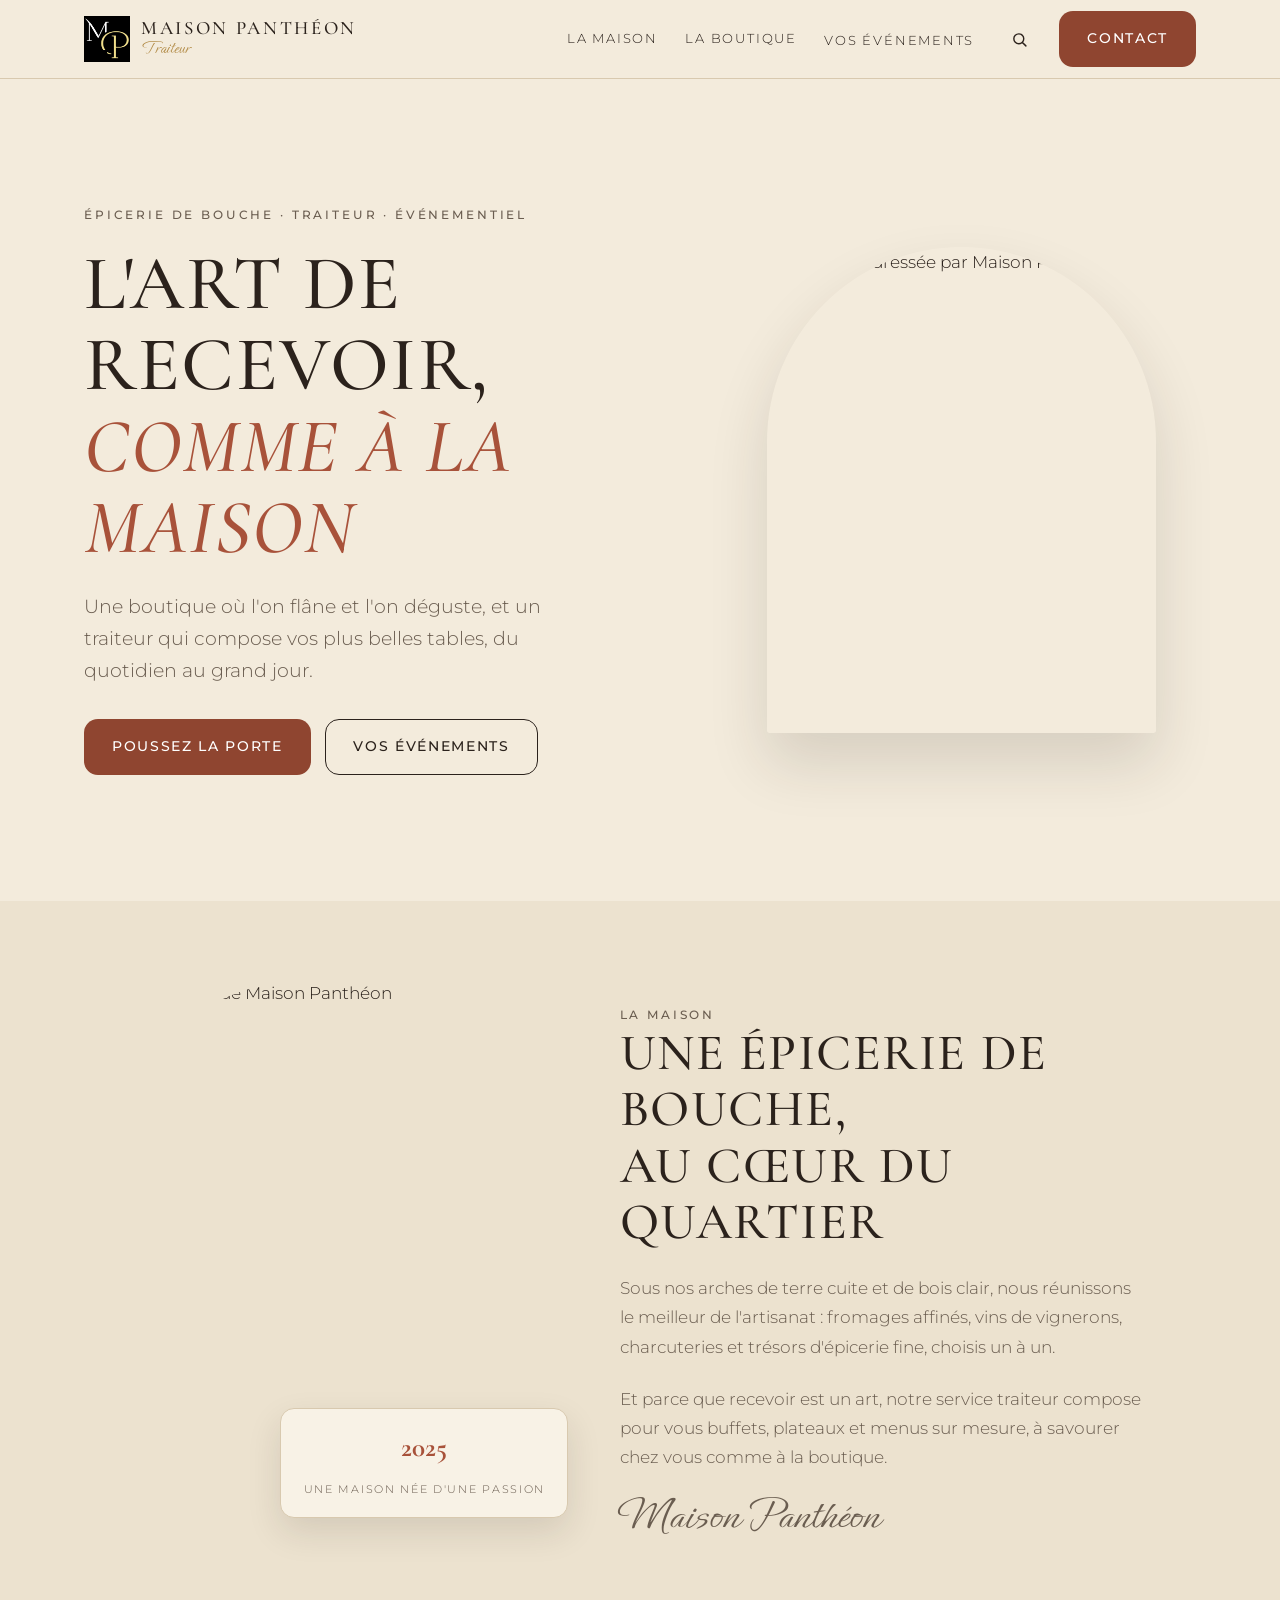
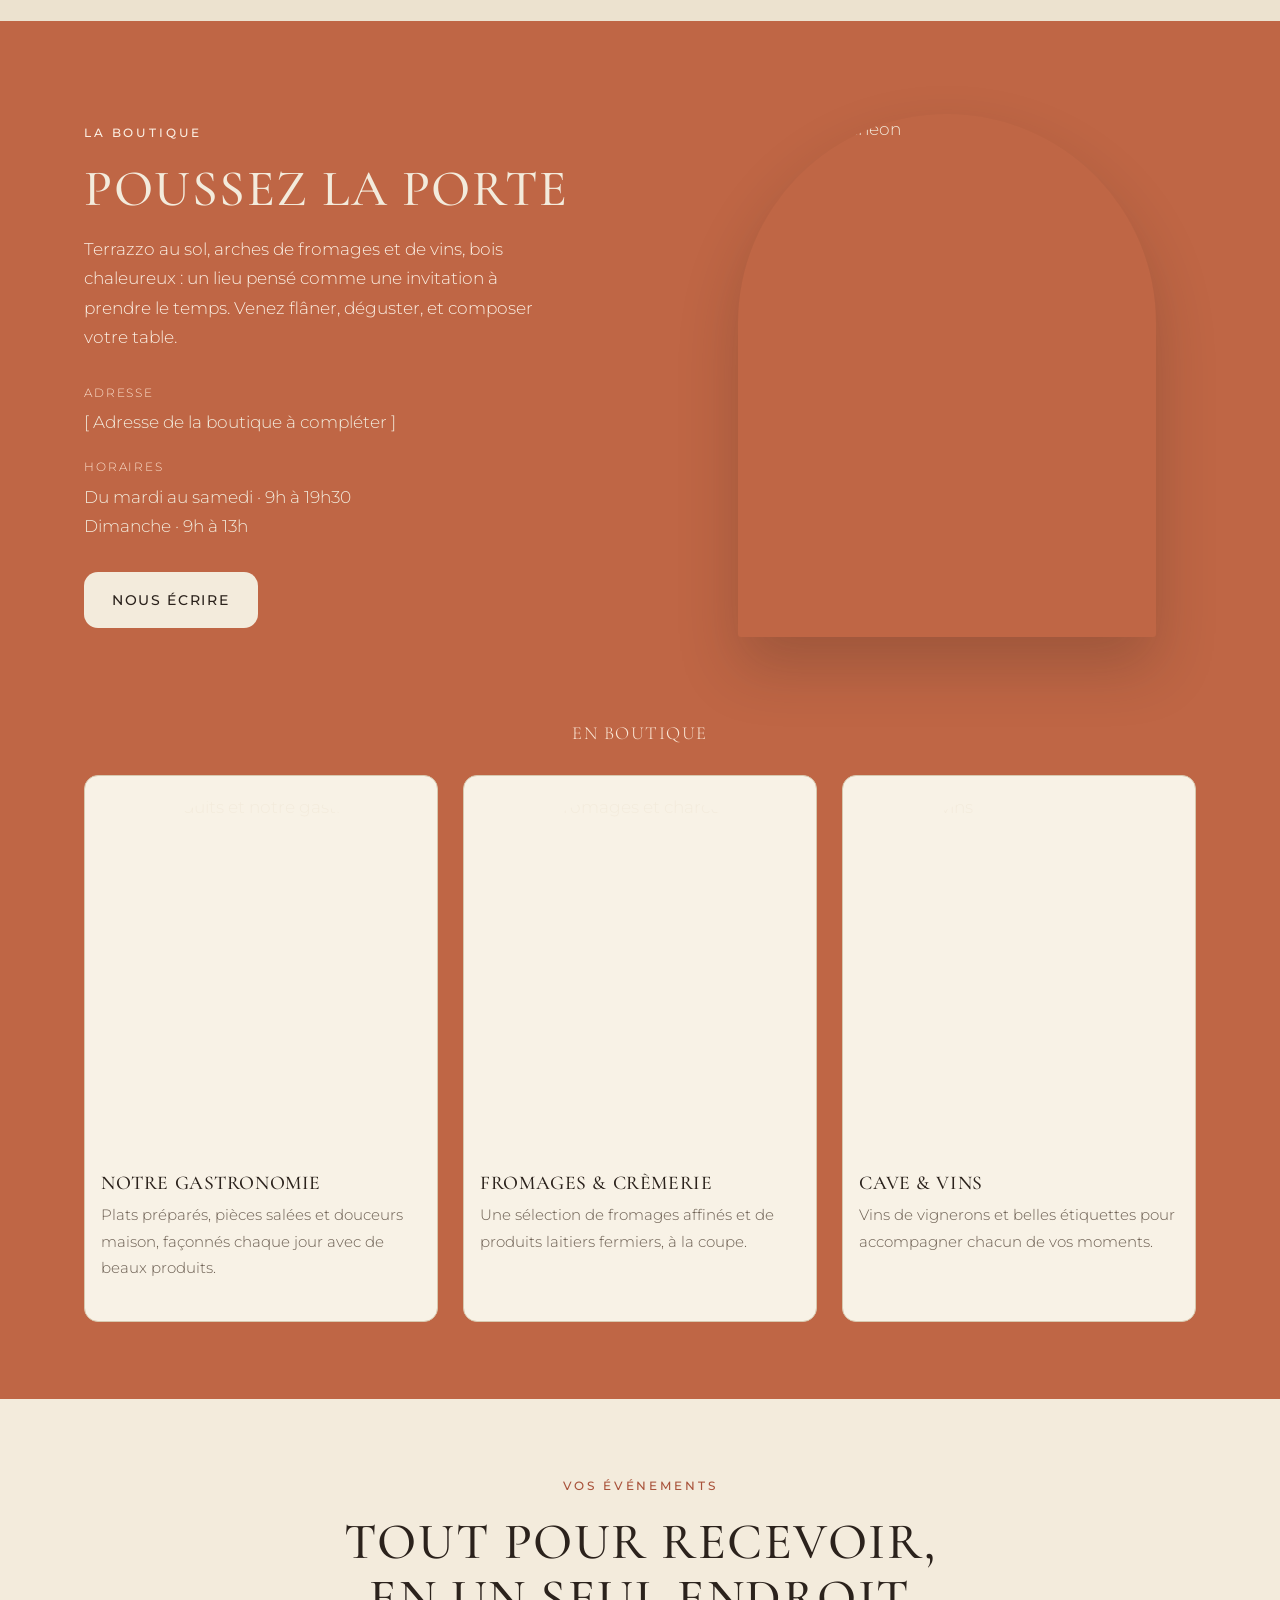
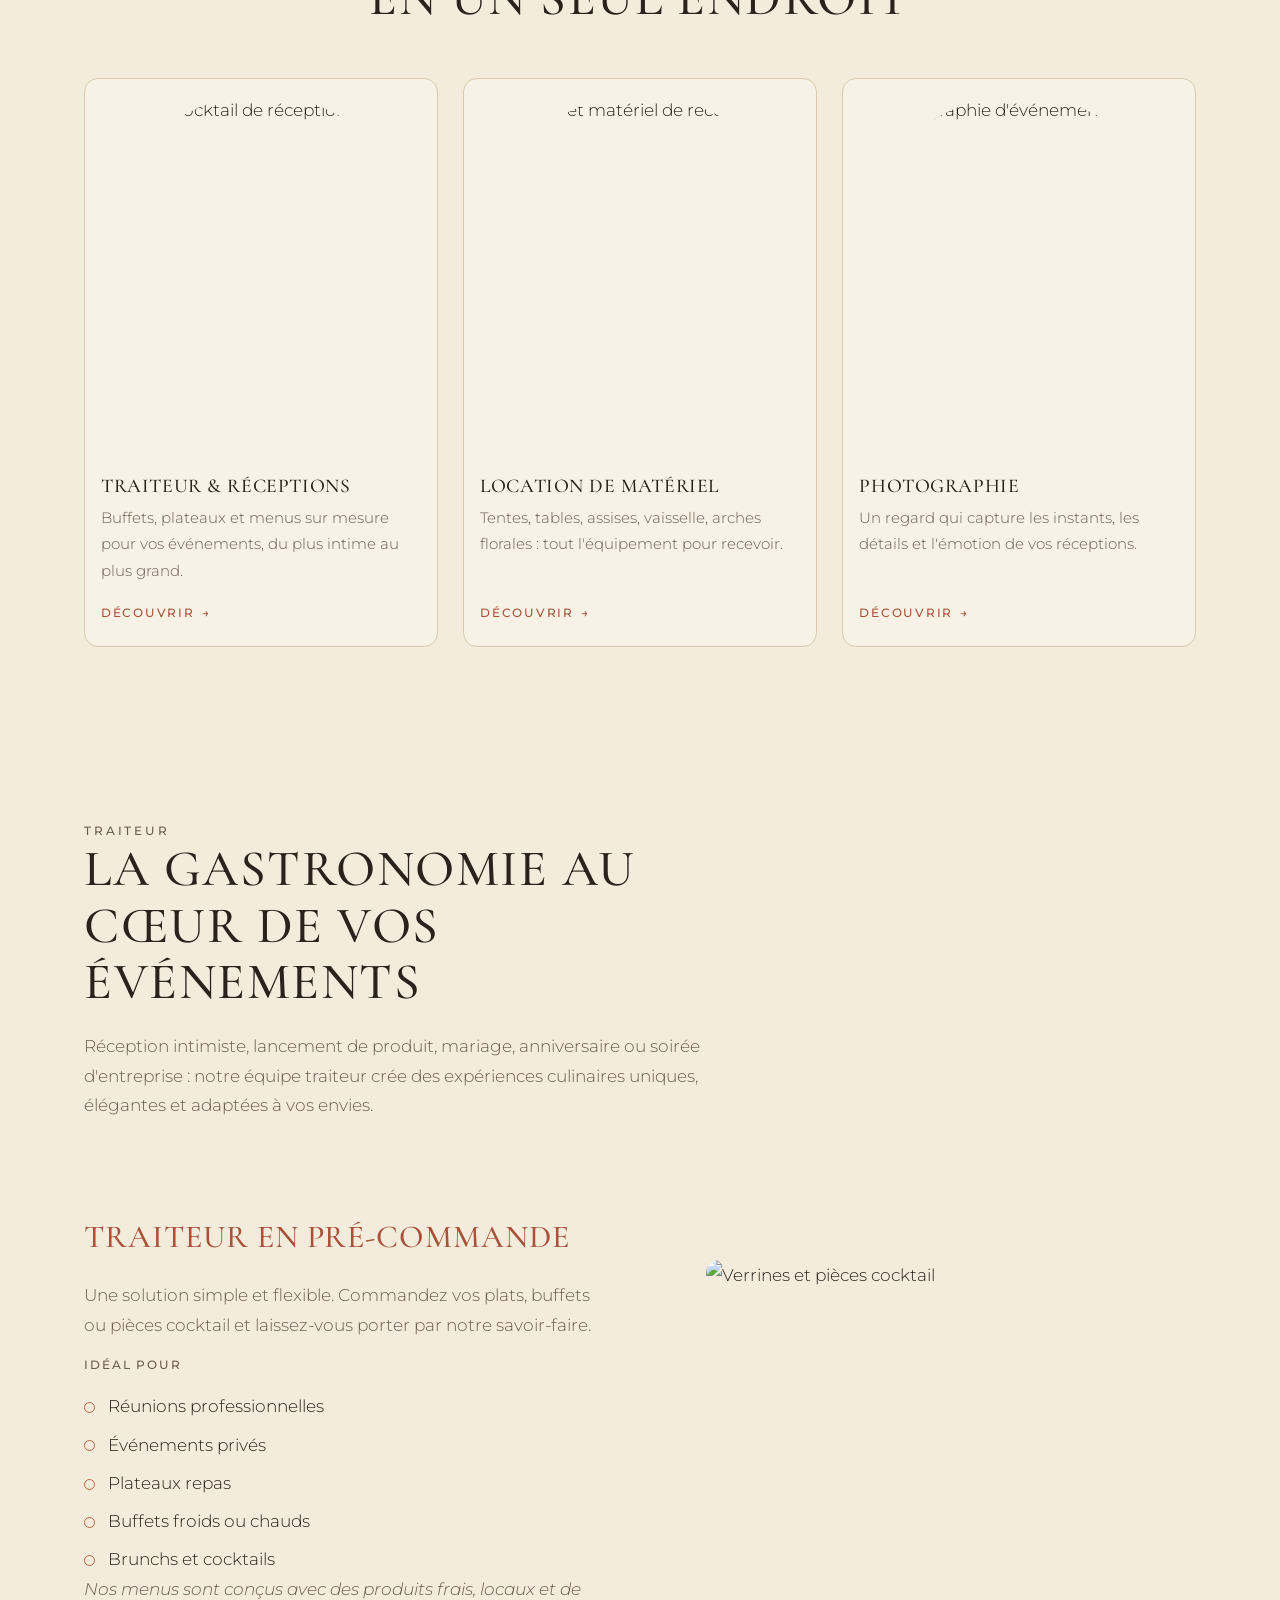
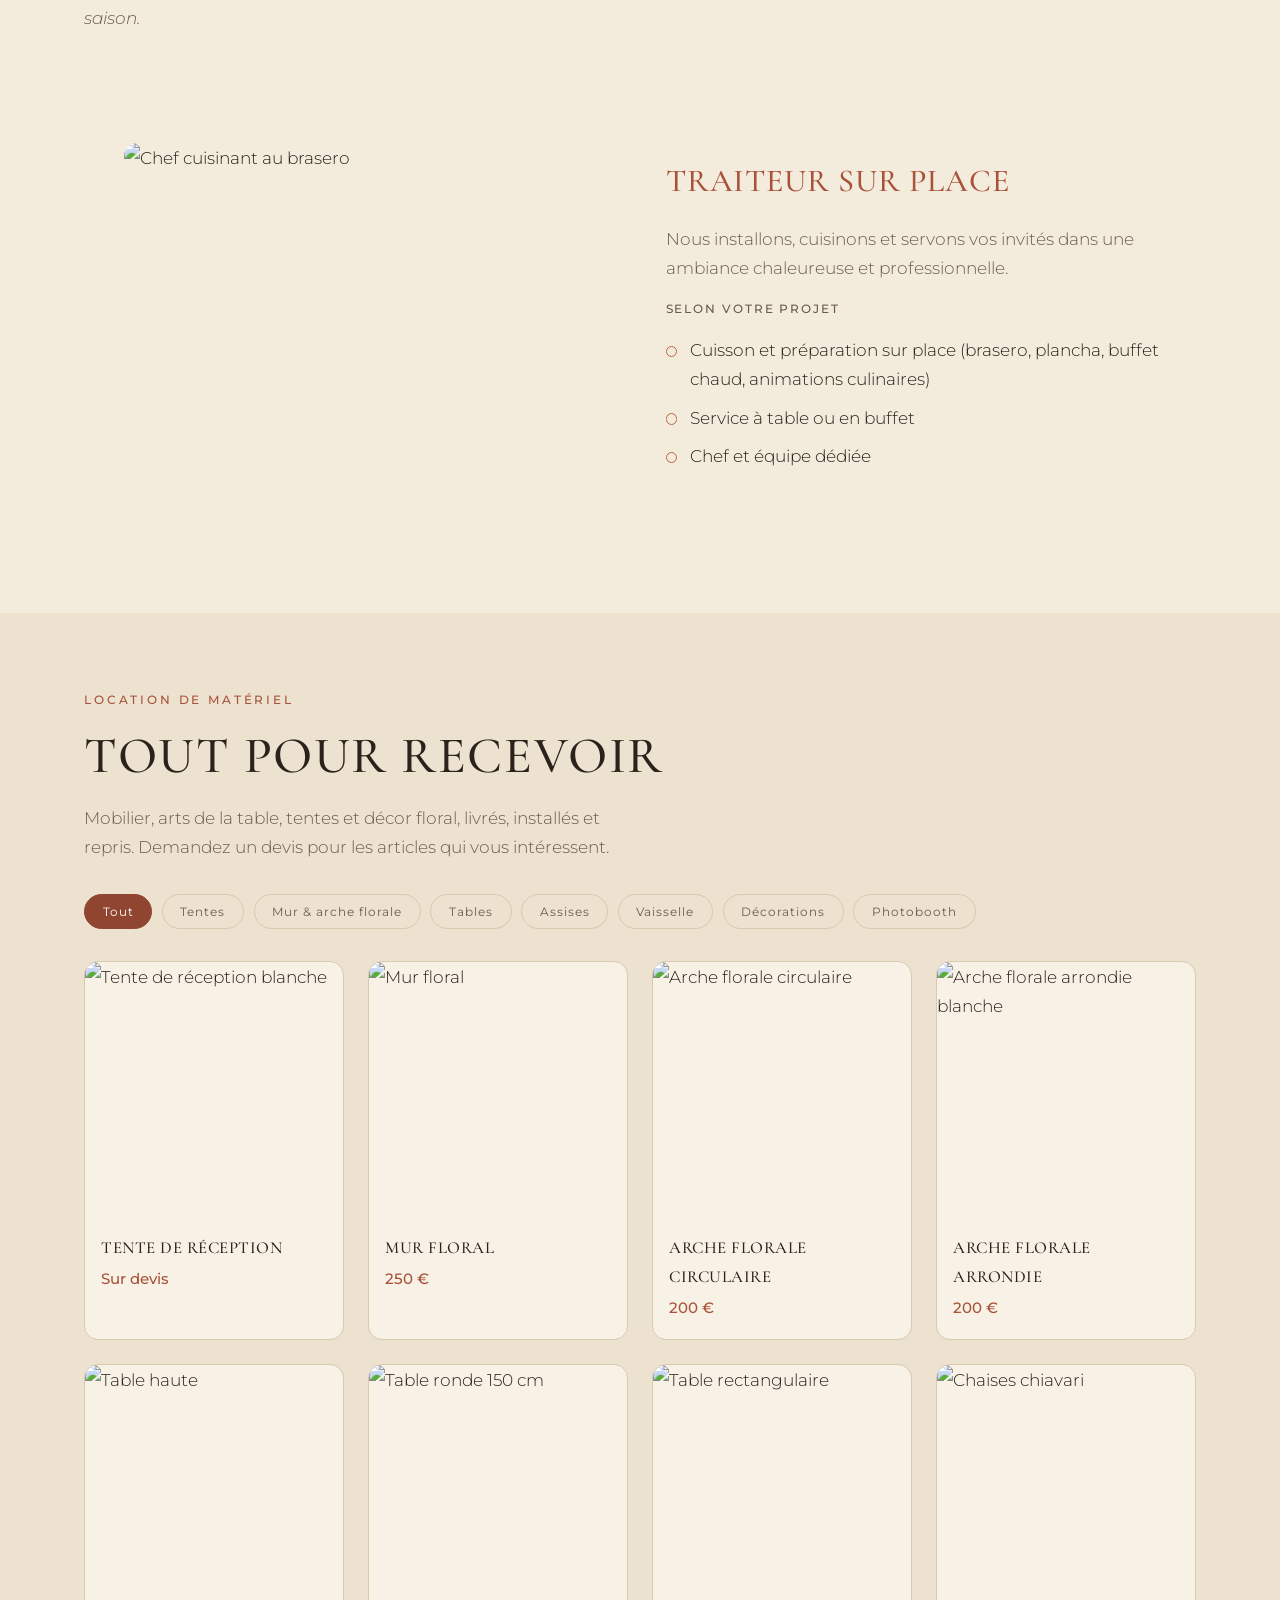
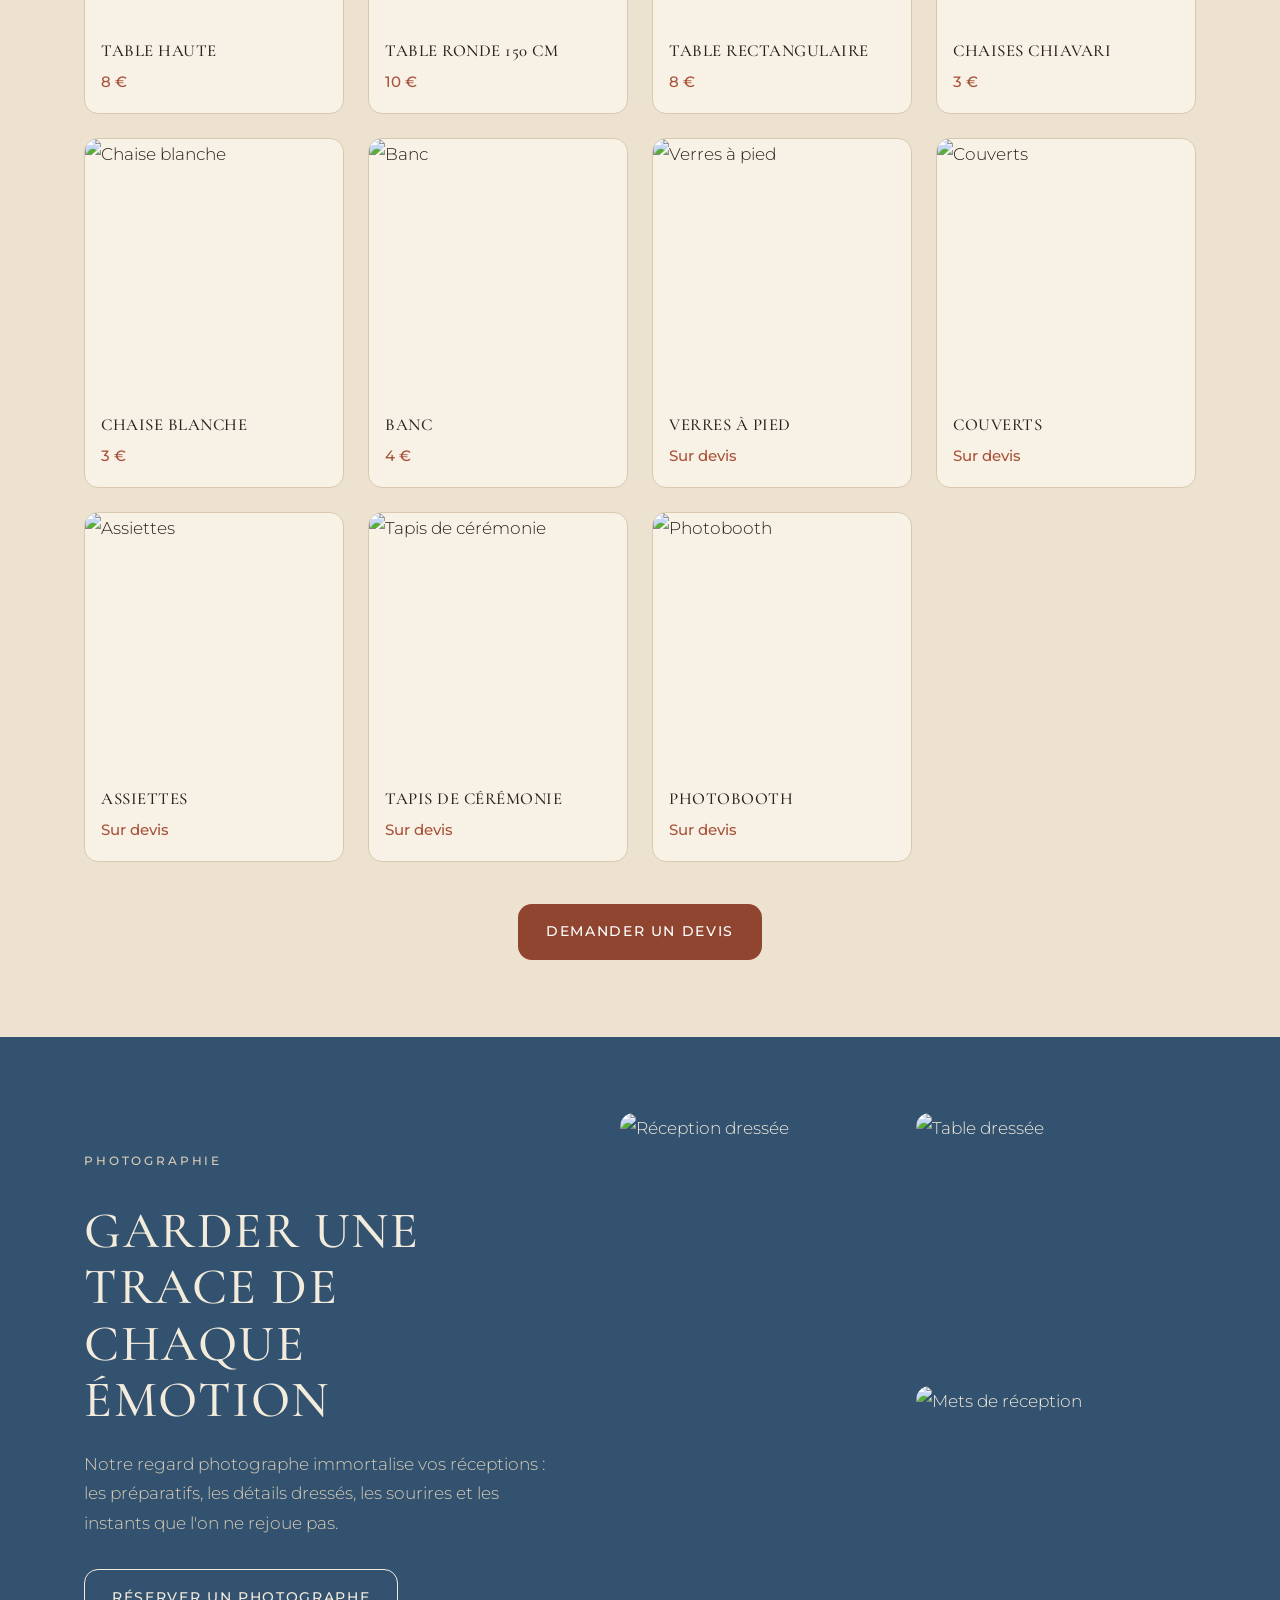
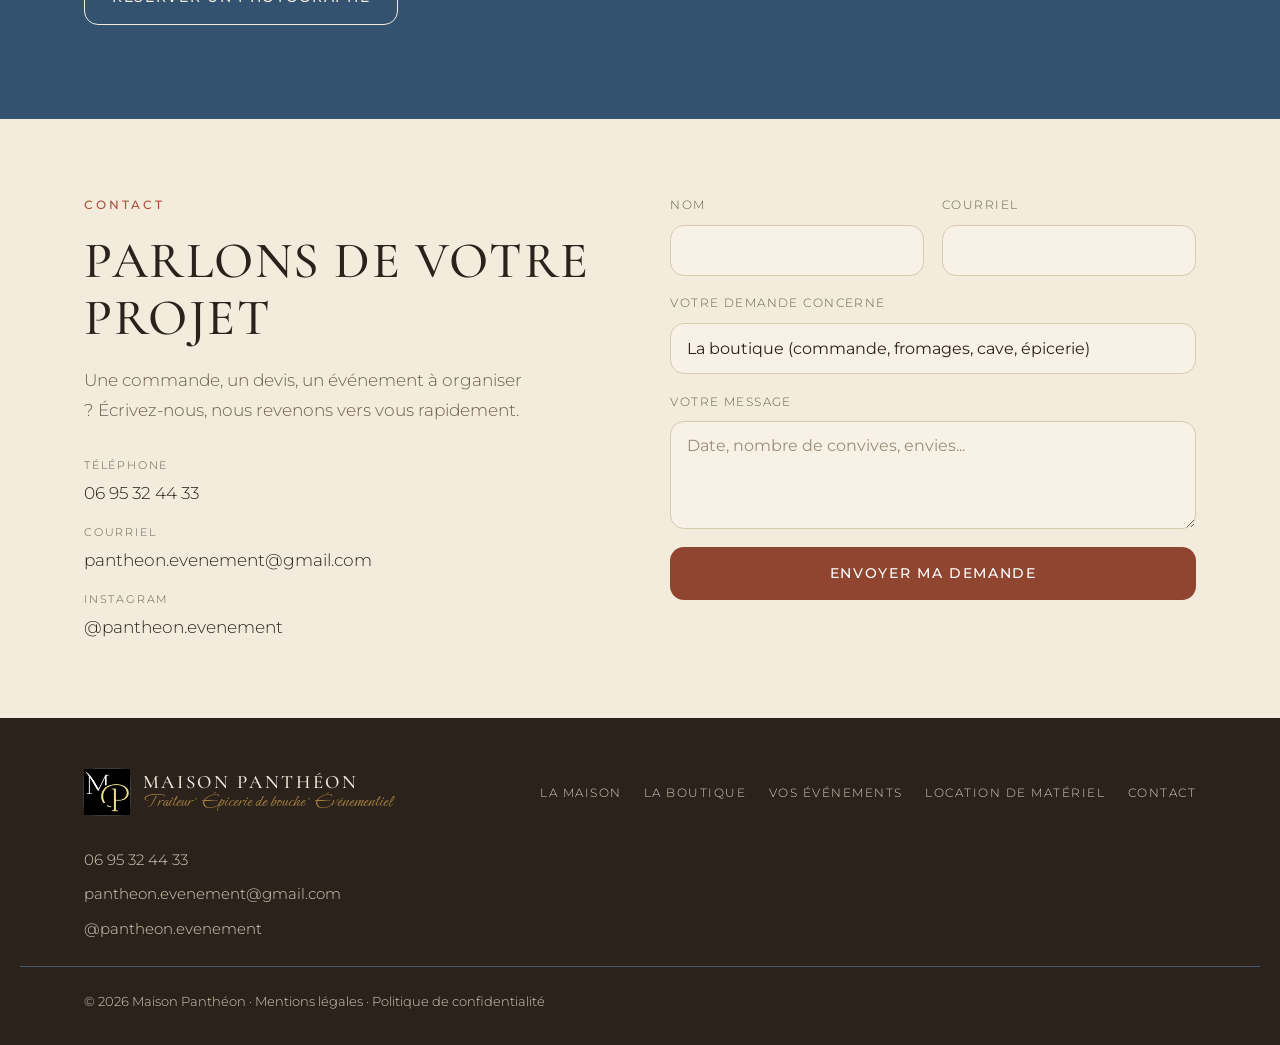
==== maison-pantheon.html @ 4550580e "Intégrer le vrai logo MP (monogramme) dans la barre et le pied de page Remplace le monogramme SVG pa" ====
<!doctype html>
<!--
  Maison Panthéon · site vitrine
  DA: terracotta + bleu + crème. Photos: liens Google Drive (dossier à
  partager en "Tout utilisateur disposant du lien"). Repli picsum si indispo.
  Cadre taste-skill: zéro em-dash, palette verrouillée, radius unique, AA.
-->
<html lang="fr">
<head>
  <meta charset="utf-8" />
  <meta name="viewport" content="width=device-width, initial-scale=1" />
  <title>Maison Panthéon · Traiteur, épicerie de bouche & événementiel</title>
  <meta name="description" content="Maison Panthéon : épicerie de bouche et traiteur. Fromages, cave et épicerie fine en boutique, traiteur de réceptions, location de matériel et photographie pour vos événements." />

  <link rel="preconnect" href="https://fonts.googleapis.com" />
  <link rel="preconnect" href="https://fonts.gstatic.com" crossorigin />
  <link href="https://fonts.googleapis.com/css2?family=Montserrat:wght@300;400;500;600&family=Cormorant+Garamond:ital,wght@0,400;0,500;0,600;1,500&family=Ephesis&display=swap" rel="stylesheet" />

  <style>
/* =========================================================================
   Maison Panthéon · feuille de style
   DA terracotta + bleu + crème, inspirée de la boutique.
   Système verrouillé : palette de marque, 1 système de radius (+ arche),
   typo Fraunces (display) + Ephesis (script) + Outfit (texte).
   ========================================================================= */

:root {
  --cream:    #f3ebdc;   /* fond principal */
  --cream-2:  #ece2cf;   /* alternance de section */
  --cream-3:  #f8f2e6;   /* cartes claires */
  --terra:    #bf6645;   /* terracotta, accent decoratif / large */
  --terra-ink:#a8523a;   /* terracotta lisible (texte, eyebrow, AA) */
  --terra-d:  #8f4530;   /* terracotta hover */
  --blue:     #33526f;   /* bleu boutique, sections sombres */
  --blue-d:   #294258;
  --ink:      #2b221c;   /* texte presque noir chaud */
  --ink-soft: #6a5d50;   /* texte secondaire (AA sur crème) */
  --on-dark:  #f3ebdc;
  --on-dark-soft:#d9cdb8;
  --sand:     #e6b48c;   /* terracotta eclairci pour fonds sombres */
  --gold:     #b08842;   /* script / signature */
  --line:     #d8c9af;
  --line-dark:#43586c;

  --radius: 14px;
  --maxw: 1240px;
  --pad: clamp(1.25rem, 5vw, 4.5rem);

  /* Titres : Coldiac / SS Bruney si les fichiers sont fournis (voir
     assets/fonts/), sinon repli sur Cormorant Garamond (serif elegant). */
  --serif:  "Coldiac", "SS Bruney", "Cormorant Garamond", Georgia, serif;
  --script: "Ephesis", cursive;
  --sans:   "Montserrat", system-ui, -apple-system, sans-serif;

  --ease: cubic-bezier(0.22, 1, 0.36, 1);
}

/* ---------- Polices de titres (fichiers à déposer dans assets/fonts/) ---------- */
@font-face {
  font-family: "Coldiac";
  src: url("assets/fonts/Coldiac.woff2") format("woff2"),
       url("assets/fonts/Coldiac.otf") format("opentype");
  font-weight: 400 600;
  font-display: swap;
}
@font-face {
  font-family: "SS Bruney";
  src: url("assets/fonts/SSBruney.woff2") format("woff2"),
       url("assets/fonts/SSBruney.otf") format("opentype");
  font-weight: 400 600;
  font-display: swap;
}

*, *::before, *::after { box-sizing: border-box; }

html { scroll-behavior: smooth; }
@media (prefers-reduced-motion: reduce) { html { scroll-behavior: auto; } }

body {
  margin: 0;
  background: var(--cream);
  color: var(--ink);
  font-family: var(--sans);
  font-weight: 300;
  font-size: clamp(1rem, 0.95rem + 0.2vw, 1.07rem);
  line-height: 1.72;
  -webkit-font-smoothing: antialiased;
  text-rendering: optimizeLegibility;
  overflow-x: clip; /* contient les fonds pleine largeur (100vw) sans casser le sticky */
}

img { display: block; max-width: 100%; height: auto; }
a { color: inherit; }

.skip-link { position: absolute; left: -999px; top: 0; z-index: 100; background: var(--ink); color: var(--cream); padding: 0.6rem 1rem; }
.skip-link:focus { left: 0.5rem; top: 0.5rem; }
:focus-visible { outline: 2px solid var(--terra-ink); outline-offset: 3px; }

/* ---------- Arches (signature visuelle de la boutique) ---------- */
.arch { border-radius: 999px 999px var(--radius) var(--radius); object-fit: cover; width: 100%; }
.arch--sm { border-radius: 999px 999px 10px 10px; }

/* ---------- Typographie partagée ---------- */
.eyebrow {
  font-family: var(--sans); font-size: 0.74rem; font-weight: 500;
  letter-spacing: 0.24em; text-transform: uppercase; color: var(--ink-soft);
  margin: 0 0 1.1rem;
}
.eyebrow--terra { color: var(--terra-ink); }
.eyebrow--sand  { color: var(--sand); }

.section-title {
  font-family: var(--serif); font-weight: 500; font-optical-sizing: auto;
  text-transform: uppercase;
  font-size: clamp(1.9rem, 1.1rem + 3.2vw, 3.2rem);
  line-height: 1.1; letter-spacing: 0.03em; margin: 0;
}
.section-title--center { text-align: center; }
.section-title--light { color: var(--on-dark); }

.signature { font-family: var(--script); color: var(--gold); font-size: clamp(2rem, 4vw, 2.8rem); line-height: 1; margin: 1.6rem 0 0; }

/* ---------- Boutons ---------- */
.btn {
  display: inline-flex; align-items: center; justify-content: center;
  font-family: var(--sans); font-weight: 500; font-size: 0.86rem;
  letter-spacing: 0.12em; text-transform: uppercase; white-space: nowrap;
  padding: 0.95rem 1.7rem; border-radius: var(--radius);
  border: 1px solid transparent; cursor: pointer; text-decoration: none;
  transition: background .35s var(--ease), color .35s var(--ease), border-color .35s var(--ease), transform .35s var(--ease);
}
.btn--solid { background: var(--terra-d); color: #fff; }
.btn--solid:hover { background: var(--ink); transform: translateY(-2px); }
.btn--ghost { border-color: var(--ink); color: var(--ink); }
.btn--ghost:hover { background: var(--ink); color: var(--cream); }
.btn--light { border-color: var(--on-dark); color: var(--on-dark); }
.btn--light:hover { background: var(--on-dark); color: var(--blue-d); }
.btn--cream { background: var(--cream); color: var(--ink); }
.btn--cream:hover { background: #fff; transform: translateY(-2px); }
.btn--block { width: 100%; }

.link-arrow {
  display: inline-flex; align-items: center; gap: 0.45rem;
  font-family: var(--sans); font-weight: 500; font-size: 0.78rem;
  letter-spacing: 0.14em; text-transform: uppercase; text-decoration: none;
  color: var(--terra-ink); width: fit-content; transition: gap .3s var(--ease);
}
.link-arrow::after { content: "\2192"; transition: transform .3s var(--ease); }
.link-arrow:hover { gap: 0.75rem; }
.link-arrow:hover::after { transform: translateX(4px); }

/* =========================================================================
   NAVIGATION
   ========================================================================= */
.nav {
  position: sticky; top: 0; z-index: 50;
  background: color-mix(in srgb, var(--cream) 88%, transparent);
  backdrop-filter: blur(10px); border-bottom: 1px solid var(--line);
}
.nav__inner { max-width: var(--maxw); margin: 0 auto; padding: 0 var(--pad); height: 78px; display: flex; align-items: center; gap: 1.25rem; }
.brand { display: flex; align-items: center; gap: 0.7rem; text-decoration: none; }
.logo { width: 48px; height: 36px; overflow: visible; flex: none; }
.logo--badge { width: 46px; height: 46px; border-radius: 12px; object-fit: cover; background: #000; display: block; }
.footer__brand .logo--badge { box-shadow: 0 0 0 1px rgba(255,255,255,0.10); }
.logo__m, .logo__p { font-family: var(--serif); font-weight: 500; }
.logo__m { fill: var(--ink); font-size: 50px; }
.logo__p { fill: var(--gold); font-size: 57px; }
.logo--light .logo__m { fill: var(--on-dark); }
.brand__word { display: flex; flex-direction: column; line-height: 1.05; }
.brand__name { font-family: var(--serif); font-weight: 500; font-size: 1.18rem; letter-spacing: 0.14em; text-transform: uppercase; }
.brand__sub { font-family: var(--script); font-size: 1.15rem; color: var(--gold); }
.nav__links { margin-left: auto; display: flex; align-items: center; gap: 1.7rem; }
.nav__links a { text-decoration: none; font-size: 0.8rem; letter-spacing: 0.14em; text-transform: uppercase; position: relative; padding: 4px 0; }
.nav__links a::after { content: ""; position: absolute; left: 0; bottom: 0; height: 1px; width: 0; background: var(--terra); transition: width .3s var(--ease); }
.nav__links a:hover::after { width: 100%; }

.nav__item--menu { position: relative; }
.nav__dropdown {
  position: absolute; top: calc(100% + 14px); left: 50%; transform: translate(-50%, -8px);
  display: flex; flex-direction: column; min-width: 14rem;
  background: var(--cream); border: 1px solid var(--line); border-radius: var(--radius);
  box-shadow: 0 18px 40px rgba(43,34,28,0.16); padding: 0.4rem; z-index: 60;
  opacity: 0; visibility: hidden; pointer-events: none;
  transition: opacity .28s var(--ease), transform .28s var(--ease), visibility .28s var(--ease);
}
.nav__dropdown::before { content: ""; position: absolute; bottom: 100%; left: 0; right: 0; height: 16px; }
.nav__item--menu:hover .nav__dropdown,
.nav__item--menu:focus-within .nav__dropdown {
  opacity: 1; visibility: visible; pointer-events: auto; transform: translate(-50%, 0);
}
.nav__dropdown a {
  text-transform: none; letter-spacing: 0.02em; font-size: 0.92rem; padding: 0.6rem 0.85rem;
  border-radius: calc(var(--radius) - 6px); opacity: 0; transform: translateY(6px);
  transition: opacity .3s var(--ease), transform .3s var(--ease), background-color .2s var(--ease);
}
.nav__dropdown a::after { display: none; }
.nav__dropdown a:hover { background: rgba(191,102,69,0.10); color: var(--terra-ink); }
.nav__item--menu:hover .nav__dropdown a,
.nav__item--menu:focus-within .nav__dropdown a { opacity: 1; transform: translateY(0); }
.nav__dropdown a:nth-child(1) { transition-delay: .04s; }
.nav__dropdown a:nth-child(2) { transition-delay: .10s; }
.nav__dropdown a:nth-child(3) { transition-delay: .16s; }

.nav__search { display: flex; align-items: center; gap: 0.3rem; border: 1px solid transparent; border-radius: 999px; padding: 0; transition: border-color .3s var(--ease), background-color .3s var(--ease), box-shadow .3s var(--ease), padding .3s var(--ease); }
.nav__search.is-open { background: var(--cream); border-color: var(--line); padding: 0.25rem 0.3rem 0.25rem 0.9rem; }
.nav__search.is-open:focus-within { border-color: var(--terra); box-shadow: 0 0 0 3px rgba(191,102,69,0.12); }
.nav__search-toggle { display: inline-flex; align-items: center; justify-content: center; width: 38px; height: 38px; flex: none; border: 0; background: none; border-radius: 999px; cursor: pointer; color: var(--ink); transition: color .2s var(--ease); }
.nav__search-toggle:hover { color: var(--terra-ink); }
.nav__search-icon { width: 17px; height: 17px; flex: none; fill: none; stroke: currentColor; stroke-width: 2; stroke-linecap: round; }
.nav__search-input { border: 0; background: none; outline: none; font: inherit; font-size: 0.82rem; color: var(--ink); width: 0; padding: 0; opacity: 0; transition: width .32s var(--ease), opacity .25s var(--ease); }
.nav__search.is-open .nav__search-input { width: 11rem; opacity: 1; }
.nav__search-input::placeholder { color: var(--ink-soft); }
.nav__search--mobile { display: flex; width: 100%; margin-bottom: 0.6rem; background: var(--cream); border-color: var(--line); padding: 0.35rem 0.4rem 0.35rem 0.9rem; }
.nav__search--mobile .nav__search-input { width: 100%; opacity: 1; }
.nav__search--mobile .nav__search-toggle { cursor: default; }
.catalogue__empty { text-align: center; color: var(--ink-soft); font-style: italic; margin: 1.5rem 0 0; }

.nav__burger { display: none; background: none; border: 0; cursor: pointer; flex-direction: column; gap: 5px; padding: 8px; margin-left: auto; }
.nav__burger span { width: 24px; height: 2px; background: var(--ink); transition: transform .3s var(--ease); }
.nav__burger[aria-expanded="true"] span:first-child { transform: translateY(3.5px) rotate(45deg); }
.nav__burger[aria-expanded="true"] span:last-child { transform: translateY(-3.5px) rotate(-45deg); }
.nav__mobile { display: none; flex-direction: column; padding: 0.5rem var(--pad) 1.2rem; border-bottom: 1px solid var(--line); background: var(--cream); }
.nav__mobile a { padding: 0.85rem 0; text-decoration: none; border-bottom: 1px solid var(--line); font-size: 0.82rem; letter-spacing: 0.14em; text-transform: uppercase; }
.nav__mobile a:last-child { color: var(--terra-ink); border-bottom: 0; }

/* =========================================================================
   HERO
   ========================================================================= */
.hero {
  max-width: var(--maxw); margin: 0 auto;
  padding: clamp(2.5rem, 5vw, 5rem) var(--pad) clamp(3rem, 5vw, 5rem);
  display: grid; grid-template-columns: 1.05fr 0.85fr; gap: clamp(2rem, 5vw, 5rem);
  align-items: center; min-height: calc(100svh - 78px);
}
.hero__title { font-family: var(--serif); font-weight: 500; text-transform: uppercase; font-size: clamp(2.4rem, 1.2rem + 5vw, 4.8rem); line-height: 1.06; letter-spacing: 0.02em; margin: 0 0 1.4rem; }
.hero__title em { font-style: italic; color: var(--terra-ink); }
.hero__lead { font-size: 1.16rem; color: var(--ink-soft); max-width: 36ch; margin: 0 0 2rem; }
.hero__actions { display: flex; flex-wrap: wrap; gap: 0.9rem; }
.hero__media img { aspect-ratio: 4 / 5; box-shadow: 0 30px 60px rgba(43,34,28,.14); }

/* =========================================================================
   LA MAISON
   ========================================================================= */
.maison {
  background: var(--cream-2);
}
.maison {
  max-width: var(--maxw); margin: 0 auto; padding: clamp(3.5rem, 6vw, 7rem) var(--pad);
  display: grid; grid-template-columns: 0.9fr 1.1fr; gap: clamp(2rem, 5vw, 5.5rem); align-items: center;
}
.maison-wrap { background: var(--cream-2); }
.maison__media { position: relative; margin: 0; }
.maison__media img { aspect-ratio: 5 / 6; }
.maison__badge {
  position: absolute; right: -0.8rem; bottom: 1.6rem; background: var(--cream-3);
  border: 1px solid var(--line); border-radius: var(--radius);
  padding: 1rem 1.4rem; text-align: center; box-shadow: 0 14px 34px rgba(43,34,28,.12);
}
.maison__badge strong { display: block; font-family: var(--serif); font-size: 1.7rem; color: var(--terra-ink); }
.maison__badge span { font-size: 0.66rem; letter-spacing: 0.16em; text-transform: uppercase; color: var(--ink-soft); }
.maison__text p { color: var(--ink-soft); max-width: 48ch; margin: 1.4rem 0 0; }

/* the alt background needs to span full width */
.maison { position: relative; }
.maison::before { content: ""; position: absolute; inset: 0; background: var(--cream-2); z-index: -1; left: 50%; transform: translateX(-50%); width: 100vw; }

/* =========================================================================
   NOS UNIVERS
   ========================================================================= */
.univers { max-width: var(--maxw); margin: 0 auto; padding: clamp(3.5rem, 6vw, 7rem) var(--pad); }
.univers__head { text-align: center; margin-bottom: clamp(2rem, 4vw, 3.5rem); }
.univers__head .eyebrow { display: block; }
.univers__group { font-family: var(--serif); text-transform: uppercase; letter-spacing: 0.08em; font-size: 1.15rem; color: var(--terra-ink); margin: 2.5rem 0 1.4rem; }
.cards { display: grid; grid-template-columns: repeat(4, 1fr); gap: clamp(1rem, 2vw, 1.6rem); }
.cards--three { grid-template-columns: repeat(3, 1fr); }
.card {
  background: var(--cream-3); border: 1px solid var(--line); border-radius: var(--radius);
  padding: 1rem 1rem 1.4rem; display: flex; flex-direction: column;
  transition: transform .4s var(--ease), box-shadow .4s var(--ease);
}
.card:hover { transform: translateY(-6px); box-shadow: 0 22px 44px rgba(43,34,28,.12); }
.card__media { margin: 0 0 1.1rem; overflow: hidden; }
.card__media img { aspect-ratio: 3 / 3.4; transition: transform .6s var(--ease); }
.card:hover .card__media img { transform: scale(1.04); }
.card__title { font-family: var(--serif); font-weight: 500; text-transform: uppercase; letter-spacing: 0.03em; font-size: 1.22rem; margin: 0 0 0.5rem; line-height: 1.15; }
.card__text { color: var(--ink-soft); font-size: 0.96rem; margin: 0 0 1.1rem; flex: 1; }

/* =========================================================================
   TRAITEUR
   ========================================================================= */
.traiteur { max-width: var(--maxw); margin: 0 auto; padding: clamp(3.5rem, 6vw, 7rem) var(--pad); }
.traiteur__intro { max-width: 56ch; margin-bottom: clamp(2rem, 4vw, 3.5rem); }
.traiteur__intro p { color: var(--ink-soft); margin: 1.3rem 0 0; }
.split { display: grid; grid-template-columns: 1fr 1fr; gap: clamp(1.5rem, 4vw, 4rem); align-items: center; padding: clamp(1.5rem, 3vw, 2.5rem) 0; }
.split--reverse .split__media { order: -1; }
.split__title { font-family: var(--serif); font-weight: 500; text-transform: uppercase; letter-spacing: 0.03em; font-size: clamp(1.5rem, 1rem + 1.4vw, 2rem); margin: 0 0 1rem; color: var(--terra-ink); }
.split__text p { color: var(--ink-soft); margin: 0 0 1rem; }
.split__label { font-size: 0.74rem; letter-spacing: 0.16em; text-transform: uppercase; color: var(--ink); font-weight: 500; margin-top: 1.4rem; }
.split__note { font-style: italic; }
.split__media img { width: 100%; aspect-ratio: 4 / 3; object-fit: cover; border-radius: var(--radius); }
.ticks { list-style: none; padding: 0; margin: 0.8rem 0 0; display: grid; gap: 0.55rem; }
.ticks li { position: relative; padding-left: 1.5rem; }
.ticks li::before { content: ""; position: absolute; left: 0; top: 0.62em; width: 0.7rem; height: 0.7rem; border: 1.5px solid var(--terra); border-radius: 50%; }

/* =========================================================================
   LOCATION
   ========================================================================= */
.location { position: relative; padding: clamp(3.5rem, 6vw, 7rem) 0; }
.location::before { content: ""; position: absolute; inset: 0; background: var(--cream-2); z-index: -1; }
.location__head, .filters, .catalogue, .location__cta { max-width: var(--maxw); margin-left: auto; margin-right: auto; padding-left: var(--pad); padding-right: var(--pad); }
.location__lead { color: var(--ink-soft); max-width: 50ch; margin: 1.2rem 0 0; }
.filters { display: flex; flex-wrap: wrap; gap: 0.6rem; margin-top: 2rem; }
.filter {
  font-family: var(--sans); font-size: 0.78rem; letter-spacing: 0.08em;
  padding: 0.55rem 1.1rem; border-radius: 999px; cursor: pointer;
  background: transparent; border: 1px solid var(--line); color: var(--ink-soft);
  transition: background .3s var(--ease), color .3s var(--ease), border-color .3s var(--ease);
}
.filter:hover { border-color: var(--terra); color: var(--terra-ink); }
.filter.is-active { background: var(--terra-d); border-color: var(--terra-d); color: #fff; }
.catalogue { margin-top: 2rem; display: grid; grid-template-columns: repeat(4, 1fr); gap: clamp(1rem, 2vw, 1.5rem); }
.produit { background: var(--cream-3); border: 1px solid var(--line); border-radius: var(--radius); overflow: hidden; transition: transform .35s var(--ease), box-shadow .35s var(--ease); }
.produit:hover { transform: translateY(-4px); box-shadow: 0 18px 36px rgba(43,34,28,.1); }
.produit figure { margin: 0; overflow: hidden; }
.produit img { width: 100%; aspect-ratio: 1 / 1; object-fit: cover; transition: transform .6s var(--ease); }
.produit:hover img { transform: scale(1.05); }
.produit h3 { font-family: var(--serif); font-weight: 500; text-transform: uppercase; letter-spacing: 0.03em; font-size: 1.05rem; margin: 0.9rem 1rem 0.2rem; }
.produit .prix { margin: 0 1rem 1.1rem; color: var(--terra-ink); font-weight: 500; font-size: 0.95rem; }
.produit[hidden] { display: none; }
.location__cta { margin-top: 2.6rem; text-align: center; }

/* =========================================================================
   PHOTOGRAPHIE (section sombre, bleu)
   ========================================================================= */
.photo { background: var(--blue); color: var(--on-dark); }
.photo {
  max-width: var(--maxw); margin: 0 auto; padding: clamp(3.5rem, 6vw, 7rem) var(--pad);
  display: grid; grid-template-columns: 0.9fr 1.1fr; gap: clamp(2rem, 5vw, 5rem); align-items: center;
}
.photo { position: relative; }
.photo::before { content: ""; position: absolute; inset: 0; background: var(--blue); z-index: -1; left: 50%; transform: translateX(-50%); width: 100vw; }
.photo__text p { color: var(--on-dark-soft); margin: 1.3rem 0 2rem; max-width: 42ch; }
.photo__grid { display: grid; grid-template-columns: 1fr 1fr; gap: 1rem; }
.photo__item { margin: 0; overflow: hidden; border-radius: var(--radius); }
.photo__item img { width: 100%; height: 100%; object-fit: cover; transition: transform .6s var(--ease); }
.photo__item:hover img { transform: scale(1.05); }
.photo__item--tall { grid-row: span 2; }

/* =========================================================================
   LA BOUTIQUE (section terracotta)
   ========================================================================= */
.boutique { background: var(--terra); color: var(--on-dark); }
.boutique {
  max-width: var(--maxw); margin: 0 auto; padding: clamp(3.5rem, 6vw, 7rem) var(--pad);
  display: flex; flex-direction: column; gap: clamp(2.5rem, 5vw, 4.5rem);
}
.boutique { position: relative; }
.boutique::before { content: ""; position: absolute; inset: 0; background: var(--terra); z-index: -1; left: 50%; transform: translateX(-50%); width: 100vw; }
.boutique__top { display: grid; grid-template-columns: 1.05fr 0.95fr; gap: clamp(2rem, 5vw, 5rem); align-items: center; }
.boutique__text p { color: #fbeee2; max-width: 42ch; }
.boutique__shop-title { color: #fbe7d6; text-align: center; margin: 0 0 1.6rem; }
.boutique .card__title { color: var(--ink); }
.infos { margin: 2rem 0; display: grid; gap: 1.3rem; }
.infos dt { font-size: 0.72rem; letter-spacing: 0.16em; text-transform: uppercase; color: #fbe0cd; margin-bottom: 0.3rem; }
.infos dd { margin: 0; font-size: 1.05rem; }
.boutique__media img { aspect-ratio: 4 / 5; box-shadow: 0 30px 60px rgba(43,34,28,.22); }

/* =========================================================================
   CONTACT
   ========================================================================= */
.contact { max-width: var(--maxw); margin: 0 auto; padding: clamp(3.5rem, 6vw, 7rem) var(--pad); display: grid; grid-template-columns: 1fr 1fr; gap: clamp(2rem, 5vw, 5rem); }
.contact__lead { color: var(--ink-soft); margin: 1.2rem 0 2rem; max-width: 40ch; }
.coords { list-style: none; padding: 0; margin: 0; display: grid; gap: 1rem; }
.coords li { font-size: 1.04rem; }
.coords span { display: block; font-size: 0.7rem; letter-spacing: 0.16em; text-transform: uppercase; color: var(--ink-soft); margin-bottom: 0.2rem; }
.form { display: grid; gap: 1.1rem; }
.form__row { display: grid; grid-template-columns: 1fr 1fr; gap: 1.1rem; }
.field { display: grid; gap: 0.45rem; }
.field > span { font-size: 0.74rem; letter-spacing: 0.12em; text-transform: uppercase; color: var(--ink-soft); }
.field input, .field select, .field textarea {
  font-family: var(--sans); font-size: 1rem; color: var(--ink);
  background: var(--cream-3); border: 1px solid var(--line); border-radius: var(--radius);
  padding: 0.85rem 1rem; transition: border-color .3s var(--ease);
}
.field input::placeholder, .field textarea::placeholder { color: #9c8c79; }
.field input:focus, .field select:focus, .field textarea:focus { border-color: var(--terra); outline: none; }
.field textarea { resize: vertical; }
.field select { appearance: none; }
.form__note { font-size: 0.92rem; color: var(--terra-ink); min-height: 1.2rem; margin: 0; }

/* =========================================================================
   FOOTER
   ========================================================================= */
.footer { background: var(--ink); color: var(--on-dark); }
.footer__inner { max-width: var(--maxw); margin: 0 auto; padding: clamp(2.5rem, 4vw, 4rem) var(--pad) 1.5rem; display: flex; flex-wrap: wrap; gap: 2rem 3rem; justify-content: space-between; }
.footer__brand { display: flex; align-items: center; gap: 0.8rem; }
.footer__brand .brand__name { color: var(--on-dark); }
.footer__brand .brand__sub { color: var(--gold); }
.footer__links { display: flex; flex-wrap: wrap; gap: 1.4rem; align-content: center; }
.footer__links a { text-decoration: none; font-size: 0.78rem; letter-spacing: 0.12em; text-transform: uppercase; color: var(--on-dark-soft); }
.footer__links a:hover { color: var(--sand); }
.footer__contact { display: grid; gap: 0.5rem; }
.footer__contact a { text-decoration: none; color: var(--on-dark-soft); font-size: 0.95rem; }
.footer__contact a:hover { color: var(--sand); }
.footer__legal { max-width: var(--maxw); margin: 0 auto; padding: 0 var(--pad) 2rem; font-size: 0.8rem; color: var(--on-dark-soft); border-top: 1px solid var(--line-dark); padding-top: 1.5rem; }

/* =========================================================================
   REVEAL
   ========================================================================= */
[data-reveal] { opacity: 0; transform: translateY(24px); transition: opacity .8s var(--ease), transform .8s var(--ease); }
[data-reveal].is-visible { opacity: 1; transform: none; }
@media (prefers-reduced-motion: reduce) {
  [data-reveal] { opacity: 1; transform: none; transition: none; }
  .card, .produit, .photo__item img, .btn, .card__media img, .produit img { transition: none; }
}

/* =========================================================================
   RESPONSIVE
   ========================================================================= */
@media (max-width: 1000px) {
  .cards, .cards--three { grid-template-columns: repeat(2, 1fr); }
  .catalogue { grid-template-columns: repeat(3, 1fr); }
}
@media (max-width: 880px) {
  .nav__links, .nav__cta, .nav__inner .nav__search { display: none; }
  .nav__burger { display: flex; }
  .nav__mobile:not([hidden]) { display: flex; }

  .hero { grid-template-columns: 1fr; min-height: auto; padding-top: 2.5rem; gap: 2.5rem; }
  .hero__media { order: -1; }
  .hero__media img { aspect-ratio: 16 / 12; }

  .maison, .photo, .boutique__top, .contact { grid-template-columns: 1fr; }
  .maison__media, .photo .photo__text { order: -1; }
  .boutique__media { order: -1; }
  .split, .split--reverse { grid-template-columns: 1fr; }
  .split--reverse .split__media, .split__media { order: -1; }
  .catalogue { grid-template-columns: repeat(2, 1fr); }
}
@media (max-width: 540px) {
  .cards, .cards--three, .catalogue { grid-template-columns: 1fr; }
  .photo__grid { grid-template-columns: 1fr; }
  .photo__item--tall { grid-row: auto; }
  .form__row { grid-template-columns: 1fr; }
  .maison__badge { right: 0.5rem; }
}

</style>
</head>
<body>
  <a class="skip-link" href="#contenu">Aller au contenu</a>

  <header class="nav" id="haut">
    <div class="nav__inner">
      <a class="brand" href="#haut" aria-label="Maison Panthéon, accueil">
        <img class="logo logo--badge" src="[data-uri]" alt="" aria-hidden="true" width="46" height="46" />
        <span class="brand__word">
          <span class="brand__name">Maison Panthéon</span>
          <span class="brand__sub">Traiteur</span>
        </span>
      </a>
      <nav class="nav__links" aria-label="Navigation principale">
        <a href="#maison">La Maison</a>
        <a href="#boutique">La Boutique</a>
        <div class="nav__item nav__item--menu">
          <a href="#evenements" class="nav__toplink" aria-haspopup="true" aria-expanded="false">Vos événements</a>
          <div class="nav__dropdown" role="menu" aria-label="Vos événements">
            <a href="#traiteur" role="menuitem">Traiteur</a>
            <a href="#location" role="menuitem">Location de matériel</a>
            <a href="#photographie" role="menuitem">Photographie</a>
          </div>
        </div>
      </nav>
      <form class="nav__search" role="search" aria-label="Rechercher un article">
        <input type="search" class="nav__search-input" placeholder="Rechercher un article…" aria-label="Rechercher un article de location" autocomplete="off" />
        <button type="button" class="nav__search-toggle" aria-label="Ouvrir la recherche" aria-expanded="false">
          <svg class="nav__search-icon" viewBox="0 0 24 24" aria-hidden="true" focusable="false"><circle cx="11" cy="11" r="7"></circle><line x1="21" y1="21" x2="16.5" y2="16.5"></line></svg>
        </button>
      </form>
      <a class="btn btn--solid nav__cta" href="#contact">Contact</a>
      <button class="nav__burger" aria-label="Ouvrir le menu" aria-expanded="false" aria-controls="menu-mobile">
        <span></span><span></span>
      </button>
    </div>
    <nav class="nav__mobile" id="menu-mobile" aria-label="Navigation mobile" hidden>
      <form class="nav__search nav__search--mobile" role="search" aria-label="Rechercher un article">
        <svg class="nav__search-icon" viewBox="0 0 24 24" aria-hidden="true" focusable="false"><circle cx="11" cy="11" r="7"></circle><line x1="21" y1="21" x2="16.5" y2="16.5"></line></svg>
        <input type="search" class="nav__search-input" placeholder="Rechercher un article…" aria-label="Rechercher un article de location" autocomplete="off" />
      </form>
      <a href="#maison">La Maison</a>
      <a href="#boutique">La Boutique</a>
      <a href="#evenements">Vos événements</a>
      <a href="#traiteur">Traiteur</a>
      <a href="#location">Location de matériel</a>
      <a href="#photographie">Photographie</a>
      <a href="#contact">Contact</a>
    </nav>
  </header>

  <main id="contenu">

    <!-- HERO -->
    <section class="hero" aria-labelledby="hero-titre">
      <div class="hero__text" data-reveal>
        <p class="eyebrow">Épicerie de bouche · Traiteur · Événementiel</p>
        <h1 id="hero-titre" class="hero__title">
          L'art de recevoir,<br /><em>comme à la maison</em>
        </h1>
        <p class="hero__lead">
          Une boutique où l'on flâne et l'on déguste, et un traiteur qui compose
          vos plus belles tables, du quotidien au grand jour.
        </p>
        <div class="hero__actions">
          <a class="btn btn--solid" href="#boutique">Poussez la porte</a>
          <a class="btn btn--ghost" href="#evenements">Vos événements</a>
        </div>
      </div>
      <figure class="hero__media" data-reveal>
        <img class="arch"
          src="https://drive.google.com/thumbnail?id=1ZrODg69fvNWUf86FeNzEMaNskasAQ-eG&sz=w1600"
          onerror="this.onerror=null;this.src='https://picsum.photos/seed/mp-hero/1000/1280'"
          alt="Réception dressée par Maison Panthéon"
          loading="eager" width="1000" height="1280" />
      </figure>
    </section>

    <!-- LA MAISON -->
    <section class="maison" id="maison" aria-labelledby="maison-titre">
      <figure class="maison__media" data-reveal>
        <img class="arch" src="https://drive.google.com/thumbnail?id=12FONlTlr3q_g7Z3Pu_zMxMmL44Ds27eT&sz=w1200"
          onerror="this.onerror=null;this.src='https://picsum.photos/seed/mp-maison/1000/1200'"
          alt="Le savoir-faire de Maison Panthéon" loading="lazy" width="1000" height="1200" />
        <figcaption class="maison__badge">
          <strong>2025</strong>
          <span>Une maison née d'une passion</span>
        </figcaption>
      </figure>
      <div class="maison__text" data-reveal>
        <p class="eyebrow eyebrow--terra">La Maison</p>
        <h2 id="maison-titre" class="section-title">
          Une épicerie de bouche,<br />au cœur du quartier
        </h2>
        <p>
          Sous nos arches de terre cuite et de bois clair, nous réunissons le
          meilleur de l'artisanat : fromages affinés, vins de vignerons,
          charcuteries et trésors d'épicerie fine, choisis un à un.
        </p>
        <p>
          Et parce que recevoir est un art, notre service traiteur compose pour
          vous buffets, plateaux et menus sur mesure, à savourer chez vous comme
          à la boutique.
        </p>
        <p class="signature">Maison Panthéon</p>
      </div>
    </section>

    <!-- LA BOUTIQUE -->
    <section class="boutique" id="boutique" aria-labelledby="boutique-titre">
      <div class="boutique__top">
        <div class="boutique__text" data-reveal>
          <p class="eyebrow eyebrow--sand">La Boutique</p>
          <h2 id="boutique-titre" class="section-title section-title--light">Poussez la porte</h2>
          <p>Terrazzo au sol, arches de fromages et de vins, bois chaleureux : un lieu pensé comme une invitation à prendre le temps. Venez flâner, déguster, et composer votre table.</p>
          <dl class="infos">
            <div><dt>Adresse</dt><dd>[ Adresse de la boutique à compléter ]</dd></div>
            <div><dt>Horaires</dt><dd>Du mardi au samedi · 9h à 19h30<br />Dimanche · 9h à 13h</dd></div>
          </dl>
          <div class="boutique__actions">
            <a class="btn btn--cream" href="#contact">Nous écrire</a>
          </div>
        </div>
        <figure class="boutique__media" data-reveal>
          <img class="arch" src="https://drive.google.com/thumbnail?id=1yXLjdvpT_72hFo4xYUglEeTzCKfb1uyV&sz=w1200" onerror="this.onerror=null;this.src='https://picsum.photos/seed/mp-boutique/1000/1240'" alt="Maison Panthéon" loading="lazy" width="1000" height="1240" />
        </figure>
      </div>

      <div class="boutique__shop" data-reveal>
        <p class="univers__group boutique__shop-title">En boutique</p>
        <div class="cards cards--three">
          <article class="card" data-reveal>
            <figure class="card__media"><img class="arch arch--sm" src="https://drive.google.com/thumbnail?id=1eXwDC26rUy_OnimlCq9aIZownrfuRkOY&sz=w1000" onerror="this.onerror=null;this.src='https://picsum.photos/seed/mp-u1/700/760'" alt="Nos produits et notre gastronomie" loading="lazy" width="700" height="760" /></figure>
            <h3 class="card__title">Notre gastronomie</h3>
            <p class="card__text">Plats préparés, pièces salées et douceurs maison, façonnés chaque jour avec de beaux produits.</p>
          </article>
          <article class="card" data-reveal>
            <figure class="card__media"><img class="arch arch--sm" src="https://drive.google.com/thumbnail?id=1sPbwM_NVAje0tL7R1nGvXUbiZ_XIu-zh&sz=w1000" onerror="this.onerror=null;this.src='https://picsum.photos/seed/mp-u2/700/760'" alt="Étal de fromages et charcuteries" loading="lazy" width="700" height="760" /></figure>
            <h3 class="card__title">Fromages & crèmerie</h3>
            <p class="card__text">Une sélection de fromages affinés et de produits laitiers fermiers, à la coupe.</p>
          </article>
          <article class="card" data-reveal>
            <figure class="card__media"><img class="arch arch--sm" src="https://drive.google.com/thumbnail?id=1iTHvtzXd3FTqCqunVqRm2b3chU5_qI1C&sz=w1000" onerror="this.onerror=null;this.src='https://picsum.photos/seed/mp-u3/700/760'" alt="Cave et vins" loading="lazy" width="700" height="760" /></figure>
            <h3 class="card__title">Cave & vins</h3>
            <p class="card__text">Vins de vignerons et belles étiquettes pour accompagner chacun de vos moments.</p>
          </article>
        </div>
      </div>
    </section>

    <!-- NOS UNIVERS -->
    <section class="univers" id="evenements" aria-labelledby="evenements-titre">
      <div class="univers__head" data-reveal>
        <p class="eyebrow eyebrow--terra">Vos événements</p>
        <h2 id="evenements-titre" class="section-title section-title--center">
          Tout pour recevoir,<br />en un seul endroit
        </h2>
      </div>

      <div class="cards cards--three">
        <article class="card" data-reveal>
          <figure class="card__media"><img class="arch arch--sm" src="https://drive.google.com/thumbnail?id=1kZu-pI8qJuGR7YW6v38kQDaNzekzmiI9&sz=w1000" onerror="this.onerror=null;this.src='https://picsum.photos/seed/mp-e1/700/760'" alt="Pièces cocktail de réception" loading="lazy" width="700" height="760" /></figure>
          <h3 class="card__title">Traiteur & réceptions</h3>
          <p class="card__text">Buffets, plateaux et menus sur mesure pour vos événements, du plus intime au plus grand.</p>
          <a class="link-arrow" href="#traiteur">Découvrir</a>
        </article>
        <article class="card" data-reveal>
          <figure class="card__media"><img class="arch arch--sm" src="https://drive.google.com/thumbnail?id=1MJdPkJDT7JIzN04PKJf2dqnFTZ4W9EkT&sz=w1000" onerror="this.onerror=null;this.src='https://picsum.photos/seed/mp-e2/700/760'" alt="Mobilier et matériel de réception" loading="lazy" width="700" height="760" /></figure>
          <h3 class="card__title">Location de matériel</h3>
          <p class="card__text">Tentes, tables, assises, vaisselle, arches florales : tout l'équipement pour recevoir.</p>
          <a class="link-arrow" href="#location">Découvrir</a>
        </article>
        <article class="card" data-reveal>
          <figure class="card__media"><img class="arch arch--sm" src="https://drive.google.com/thumbnail?id=1eKWW26-H2XBtDe_uGvWNesmqRGA_RnjE&sz=w1000" onerror="this.onerror=null;this.src='https://picsum.photos/seed/mp-e3/700/760'" alt="Photographie d'événement" loading="lazy" width="700" height="760" /></figure>
          <h3 class="card__title">Photographie</h3>
          <p class="card__text">Un regard qui capture les instants, les détails et l'émotion de vos réceptions.</p>
          <a class="link-arrow" href="#photographie">Découvrir</a>
        </article>
      </div>
    </section>

    <!-- TRAITEUR -->
    <section class="traiteur" id="traiteur" aria-labelledby="traiteur-titre">
      <div class="traiteur__intro" data-reveal>
        <p class="eyebrow eyebrow--terra">Traiteur</p>
        <h2 id="traiteur-titre" class="section-title">La gastronomie au cœur de vos événements</h2>
        <p>
          Réception intimiste, lancement de produit, mariage, anniversaire ou
          soirée d'entreprise : notre équipe traiteur crée des expériences
          culinaires uniques, élégantes et adaptées à vos envies.
        </p>
      </div>

      <article class="split" data-reveal>
        <div class="split__text">
          <h3 class="split__title">Traiteur en pré-commande</h3>
          <p>Une solution simple et flexible. Commandez vos plats, buffets ou pièces cocktail et laissez-vous porter par notre savoir-faire.</p>
          <p class="split__label">Idéal pour</p>
          <ul class="ticks">
            <li>Réunions professionnelles</li>
            <li>Événements privés</li>
            <li>Plateaux repas</li>
            <li>Buffets froids ou chauds</li>
            <li>Brunchs et cocktails</li>
          </ul>
          <p class="split__note">Nos menus sont conçus avec des produits frais, locaux et de saison.</p>
        </div>
        <figure class="split__media"><img src="https://drive.google.com/thumbnail?id=1TOynEcj_e1KugWIy-M2Wid5cbBl8mIY6&sz=w1200" onerror="this.onerror=null;this.src='https://picsum.photos/seed/mp-precommande/1000/760'" alt="Verrines et pièces cocktail" loading="lazy" width="1000" height="760" /></figure>
      </article>

      <article class="split split--reverse" data-reveal>
        <div class="split__text">
          <h3 class="split__title">Traiteur sur place</h3>
          <p>Nous installons, cuisinons et servons vos invités dans une ambiance chaleureuse et professionnelle.</p>
          <p class="split__label">Selon votre projet</p>
          <ul class="ticks">
            <li>Cuisson et préparation sur place (brasero, plancha, buffet chaud, animations culinaires)</li>
            <li>Service à table ou en buffet</li>
            <li>Chef et équipe dédiée</li>
          </ul>
        </div>
        <figure class="split__media"><img src="https://drive.google.com/thumbnail?id=1eUnExOV1TKgtNt7FcVhhz-KbcMeQuY5j&sz=w1200" onerror="this.onerror=null;this.src='https://picsum.photos/seed/mp-surplace/1000/760'" alt="Chef cuisinant au brasero" loading="lazy" width="1000" height="760" /></figure>
      </article>
    </section>

    <!-- LOCATION DE MATÉRIEL -->
    <section class="location" id="location" aria-labelledby="location-titre">
      <div class="location__head" data-reveal>
        <p class="eyebrow eyebrow--terra">Location de matériel</p>
        <h2 id="location-titre" class="section-title">Tout pour recevoir</h2>
        <p class="location__lead">Mobilier, arts de la table, tentes et décor floral, livrés, installés et repris. Demandez un devis pour les articles qui vous intéressent.</p>
      </div>

      <div class="filters" role="tablist" aria-label="Catégories de matériel" data-reveal>
        <button class="filter is-active" data-filter="all" aria-pressed="true">Tout</button>
        <button class="filter" data-filter="tentes" aria-pressed="false">Tentes</button>
        <button class="filter" data-filter="florale" aria-pressed="false">Mur & arche florale</button>
        <button class="filter" data-filter="tables" aria-pressed="false">Tables</button>
        <button class="filter" data-filter="assises" aria-pressed="false">Assises</button>
        <button class="filter" data-filter="vaisselle" aria-pressed="false">Vaisselle</button>
        <button class="filter" data-filter="deco" aria-pressed="false">Décorations</button>
        <button class="filter" data-filter="photobooth" aria-pressed="false">Photobooth</button>
      </div>

      <div class="catalogue" data-reveal>
        <article class="produit" data-cat="tentes"><figure><img src="https://drive.google.com/thumbnail?id=1-fLKpWg3gN_uRz43l6J7ncz39iu--ZGE&sz=w800" onerror="this.onerror=null;this.src='https://picsum.photos/seed/mp-tente1/600/600'" alt="Tente de réception blanche" loading="lazy" width="600" height="600" /></figure><h3>Tente de réception</h3><p class="prix">Sur devis</p></article>
        <article class="produit" data-cat="florale"><figure><img src="https://drive.google.com/thumbnail?id=1pmKlqMLDIaLaWY3Q5ZLXv7aTJNX8fCLg&sz=w800" onerror="this.onerror=null;this.src='https://picsum.photos/seed/mp-mur/600/600'" alt="Mur floral" loading="lazy" width="600" height="600" /></figure><h3>Mur floral</h3><p class="prix">250 €</p></article>
        <article class="produit" data-cat="florale"><figure><img src="https://drive.google.com/thumbnail?id=1NYi37d9ciUt4cFu5QY1bjGHCjXmhuRcV&sz=w800" onerror="this.onerror=null;this.src='https://picsum.photos/seed/mp-arche1/600/600'" alt="Arche florale circulaire" loading="lazy" width="600" height="600" /></figure><h3>Arche florale circulaire</h3><p class="prix">200 €</p></article>
        <article class="produit" data-cat="florale"><figure><img src="https://drive.google.com/thumbnail?id=1wlFJp5IJTFL1cK4DKZlWl_w4wC_Yfag4&sz=w800" onerror="this.onerror=null;this.src='https://picsum.photos/seed/mp-arche2/600/600'" alt="Arche florale arrondie blanche" loading="lazy" width="600" height="600" /></figure><h3>Arche florale arrondie</h3><p class="prix">200 €</p></article>
        <article class="produit" data-cat="tables"><figure><img src="https://drive.google.com/thumbnail?id=1xmI89XOkOUHaFHlS3JCTgBfj_D-jtS7B&sz=w800" onerror="this.onerror=null;this.src='https://picsum.photos/seed/mp-tablehaute/600/600'" alt="Table haute" loading="lazy" width="600" height="600" /></figure><h3>Table haute</h3><p class="prix">8 €</p></article>
        <article class="produit" data-cat="tables"><figure><img src="https://drive.google.com/thumbnail?id=1MXVrRjEyT7XRqGonTZYuxhANDtYLr9am&sz=w800" onerror="this.onerror=null;this.src='https://picsum.photos/seed/mp-tableronde/600/600'" alt="Table ronde 150 cm" loading="lazy" width="600" height="600" /></figure><h3>Table ronde 150 cm</h3><p class="prix">10 €</p></article>
        <article class="produit" data-cat="tables"><figure><img src="https://drive.google.com/thumbnail?id=1D4OhCcfi6xSnUWsQ6383J8yLQ2CSDoMs&sz=w800" onerror="this.onerror=null;this.src='https://picsum.photos/seed/mp-tablerect/600/600'" alt="Table rectangulaire" loading="lazy" width="600" height="600" /></figure><h3>Table rectangulaire</h3><p class="prix">8 €</p></article>
        <article class="produit" data-cat="assises"><figure><img src="https://drive.google.com/thumbnail?id=1AwqaAuKylZmMWgbm3-HEHoxyc27DHKUw&sz=w800" onerror="this.onerror=null;this.src='https://picsum.photos/seed/mp-chaise/600/600'" alt="Chaises chiavari" loading="lazy" width="600" height="600" /></figure><h3>Chaises chiavari</h3><p class="prix">3 €</p></article>
        <article class="produit" data-cat="assises"><figure><img src="https://drive.google.com/thumbnail?id=1HzddkHLa6KIPTkqseC0EnwPJde78MQMB&sz=w800" onerror="this.onerror=null;this.src='https://picsum.photos/seed/mp-chaiseb/600/600'" alt="Chaise blanche" loading="lazy" width="600" height="600" /></figure><h3>Chaise blanche</h3><p class="prix">3 €</p></article>
        <article class="produit" data-cat="assises"><figure><img src="https://drive.google.com/thumbnail?id=1JhBH9YP6UUC09IUHVP0a049XqNzzgeHC&sz=w800" onerror="this.onerror=null;this.src='https://picsum.photos/seed/mp-banc/600/600'" alt="Banc" loading="lazy" width="600" height="600" /></figure><h3>Banc</h3><p class="prix">4 €</p></article>
        <article class="produit" data-cat="vaisselle"><figure><img src="https://drive.google.com/thumbnail?id=1LxBe0rys_F_Ndl8nc2FhusOw1RdJGNAj&sz=w800" onerror="this.onerror=null;this.src='https://picsum.photos/seed/mp-verres/600/600'" alt="Verres à pied" loading="lazy" width="600" height="600" /></figure><h3>Verres à pied</h3><p class="prix">Sur devis</p></article>
        <article class="produit" data-cat="vaisselle"><figure><img src="https://drive.google.com/thumbnail?id=1UZmjyVNez9DQ7qvgb29BuB253BC7zUAW&sz=w800" onerror="this.onerror=null;this.src='https://picsum.photos/seed/mp-couverts/600/600'" alt="Couverts" loading="lazy" width="600" height="600" /></figure><h3>Couverts</h3><p class="prix">Sur devis</p></article>
        <article class="produit" data-cat="vaisselle"><figure><img src="https://drive.google.com/thumbnail?id=15Pvijq0ljgnfxo3VOQkcC6jeozp1oLbc&sz=w800" onerror="this.onerror=null;this.src='https://picsum.photos/seed/mp-assiettes/600/600'" alt="Assiettes" loading="lazy" width="600" height="600" /></figure><h3>Assiettes</h3><p class="prix">Sur devis</p></article>
        <article class="produit" data-cat="deco"><figure><img src="https://drive.google.com/thumbnail?id=1AAZqRB6ZiXTduD43wL50np9dvAv2l5gg&sz=w800" onerror="this.onerror=null;this.src='https://picsum.photos/seed/mp-tapis/600/600'" alt="Tapis de cérémonie" loading="lazy" width="600" height="600" /></figure><h3>Tapis de cérémonie</h3><p class="prix">Sur devis</p></article>
        <article class="produit" data-cat="photobooth"><figure><img src="https://drive.google.com/thumbnail?id=19i9SNQ4ruxMg4P2dZmdwZrUlaIqsLMCV&sz=w800" onerror="this.onerror=null;this.src='https://picsum.photos/seed/mp-photobooth/600/600'" alt="Photobooth" loading="lazy" width="600" height="600" /></figure><h3>Photobooth</h3><p class="prix">Sur devis</p></article>
      </div>

      <p class="catalogue__empty" hidden>Aucun article ne correspond à votre recherche.</p>

      <div class="location__cta" data-reveal>
        <a class="btn btn--solid" href="#contact">Demander un devis</a>
      </div>
    </section>

    <!-- PHOTOGRAPHIE -->
    <section class="photo" id="photographie" aria-labelledby="photo-titre">
      <div class="photo__text" data-reveal>
        <p class="eyebrow eyebrow--sand">Photographie</p>
        <h2 id="photo-titre" class="section-title section-title--light">Garder une trace de chaque émotion</h2>
        <p>Notre regard photographe immortalise vos réceptions : les préparatifs, les détails dressés, les sourires et les instants que l'on ne rejoue pas.</p>
        <a class="btn btn--ghost btn--light" href="#contact">Réserver un photographe</a>
      </div>
      <div class="photo__grid" data-reveal>
        <figure class="photo__item photo__item--tall"><img src="https://drive.google.com/thumbnail?id=1tl8UEuYs6rNGeRbArELz0d-RSPLoI0sS&sz=w1000" onerror="this.onerror=null;this.src='https://picsum.photos/seed/mp-ph1/700/980'" alt="Réception dressée" loading="lazy" width="700" height="980" /></figure>
        <figure class="photo__item"><img src="https://drive.google.com/thumbnail?id=1ETj3EQTNlS7pTJ2YkCHZlNY8Ridio-a2&sz=w1000" onerror="this.onerror=null;this.src='https://picsum.photos/seed/mp-ph2/700/640'" alt="Table dressée" loading="lazy" width="700" height="640" /></figure>
        <figure class="photo__item"><img src="https://drive.google.com/thumbnail?id=1ZxAnNyY0mWPpc7I3zyX1m31m_Tukkh3n&sz=w1000" onerror="this.onerror=null;this.src='https://picsum.photos/seed/mp-ph3/700/640'" alt="Mets de réception" loading="lazy" width="700" height="640" /></figure>
      </div>
    </section>

    <!-- CONTACT -->
    <section class="contact" id="contact" aria-labelledby="contact-titre">
      <div class="contact__intro" data-reveal>
        <p class="eyebrow eyebrow--terra">Contact</p>
        <h2 id="contact-titre" class="section-title">Parlons de votre projet</h2>
        <p class="contact__lead">Une commande, un devis, un événement à organiser ? Écrivez-nous, nous revenons vers vous rapidement.</p>
        <ul class="coords">
          <li><span>Téléphone</span> 06 95 32 44 33</li>
          <li><span>Courriel</span> pantheon.evenement@gmail.com</li>
          <li><span>Instagram</span> @pantheon.evenement</li>
        </ul>
      </div>
      <form class="form" data-reveal novalidate>
        <div class="form__row">
          <label class="field"><span>Nom</span><input type="text" name="nom" autocomplete="name" required /></label>
          <label class="field"><span>Courriel</span><input type="email" name="email" autocomplete="email" required /></label>
        </div>
        <label class="field"><span>Votre demande concerne</span>
          <select name="sujet">
            <option>La boutique (commande, fromages, cave, épicerie)</option>
            <option>Traiteur & réceptions</option>
            <option>Location de matériel</option>
            <option>Photographie</option>
            <option>Autre</option>
          </select>
        </label>
        <label class="field"><span>Votre message</span><textarea name="message" rows="4" placeholder="Date, nombre de convives, envies..."></textarea></label>
        <button class="btn btn--solid btn--block" type="submit">Envoyer ma demande</button>
        <p class="form__note" role="status" aria-live="polite"></p>
      </form>
    </section>

  </main>

  <footer class="footer">
    <div class="footer__inner">
      <div class="footer__brand">
        <img class="logo logo--badge" src="[data-uri]" alt="" aria-hidden="true" width="46" height="46" />
        <span class="brand__word">
          <span class="brand__name">Maison Panthéon</span>
          <span class="brand__sub">Traiteur · Épicerie de bouche · Événementiel</span>
        </span>
      </div>
      <nav class="footer__links" aria-label="Pied de page">
        <a href="#maison">La Maison</a>
        <a href="#boutique">La Boutique</a>
        <a href="#evenements">Vos événements</a>
        <a href="#location">Location de matériel</a>
        <a href="#contact">Contact</a>
      </nav>
      <div class="footer__contact">
        <a href="tel:+33695324433">06 95 32 44 33</a>
        <a href="mailto:pantheon.evenement@gmail.com">pantheon.evenement@gmail.com</a>
        <a href="https://instagram.com/pantheon.evenement" target="_blank" rel="noopener">@pantheon.evenement</a>
      </div>
    </div>
    <p class="footer__legal">© 2026 Maison Panthéon · Mentions légales · Politique de confidentialité</p>
  </footer>

  <script>
// Maison Panthéon · interactions
// Motion motivée : reveal au scroll (IntersectionObserver), menu mobile,
// filtre du catalogue de location, accusé d'envoi du formulaire.

(function () {
  "use strict";

  var reduced = window.matchMedia("(prefers-reduced-motion: reduce)").matches;

  /* ---- Reveal au scroll ---- */
  var revealables = document.querySelectorAll("[data-reveal]");
  if (reduced || !("IntersectionObserver" in window)) {
    revealables.forEach(function (el) { el.classList.add("is-visible"); });
  } else {
    var io = new IntersectionObserver(function (entries) {
      entries.forEach(function (entry) {
        if (entry.isIntersecting) {
          entry.target.classList.add("is-visible");
          io.unobserve(entry.target);
        }
      });
    }, { threshold: 0.12, rootMargin: "0px 0px -8% 0px" });
    revealables.forEach(function (el) { io.observe(el); });
  }

  /* ---- Menu mobile ---- */
  var burger = document.querySelector(".nav__burger");
  var menu = document.getElementById("menu-mobile");
  if (burger && menu) {
    burger.addEventListener("click", function () {
      var open = burger.getAttribute("aria-expanded") === "true";
      burger.setAttribute("aria-expanded", String(!open));
      burger.setAttribute("aria-label", open ? "Ouvrir le menu" : "Fermer le menu");
      menu.hidden = open;
    });
    menu.querySelectorAll("a").forEach(function (a) {
      a.addEventListener("click", function () {
        burger.setAttribute("aria-expanded", "false");
        menu.hidden = true;
      });
    });
  }

  /* ---- Menu déroulant "Nos Univers" ---- */
  var dropItem = document.querySelector(".nav__item--menu");
  if (dropItem) {
    var topLink = dropItem.querySelector(".nav__toplink");
    var setExpanded = function (state) {
      if (topLink) topLink.setAttribute("aria-expanded", String(state));
    };
    dropItem.addEventListener("mouseenter", function () { setExpanded(true); });
    dropItem.addEventListener("mouseleave", function () { setExpanded(false); });
    dropItem.addEventListener("focusin", function () { setExpanded(true); });
    dropItem.addEventListener("focusout", function (e) {
      if (!dropItem.contains(e.relatedTarget)) setExpanded(false);
    });
  }

  /* ---- Filtre du catalogue de location ---- */
  var filters = document.querySelectorAll(".filter");
  var produits = document.querySelectorAll(".produit");
  if (filters.length && produits.length) {
    filters.forEach(function (btn) {
      btn.addEventListener("click", function () {
        var cat = btn.getAttribute("data-filter");
        filters.forEach(function (b) {
          var active = b === btn;
          b.classList.toggle("is-active", active);
          b.setAttribute("aria-pressed", String(active));
        });
        produits.forEach(function (p) {
          p.hidden = !(cat === "all" || p.getAttribute("data-cat") === cat);
        });
      });
    });
  }

  /* ---- Recherche d'articles ---- */
  var searchInputs = document.querySelectorAll(".nav__search-input");
  var emptyMsg = document.querySelector(".catalogue__empty");
  var location = document.getElementById("location");
  function normalize(s) {
    return (s || "").toLowerCase().normalize("NFD").replace(/[\u0300-\u036f]/g, "");
  }
  function applySearch(term) {
    var q = normalize(term).trim();
    if (!q) {
      // recherche vide : on rend la main au filtre par catégorie actif
      var active = document.querySelector(".filter.is-active");
      var cat = active ? active.getAttribute("data-filter") : "all";
      produits.forEach(function (p) {
        p.hidden = !(cat === "all" || p.getAttribute("data-cat") === cat);
      });
      if (emptyMsg) emptyMsg.hidden = true;
      return;
    }
    var visible = 0;
    produits.forEach(function (p) {
      var title = p.querySelector("h3");
      var match = normalize(title ? title.textContent : "").indexOf(q) !== -1;
      p.hidden = !match;
      if (match) visible++;
    });
    if (emptyMsg) emptyMsg.hidden = visible !== 0;
  }
  /* loupe repliable (barre du haut) */
  var searchToggle = document.querySelector(".nav__inner .nav__search-toggle");
  if (searchToggle) {
    var searchForm = searchToggle.closest(".nav__search");
    var searchField = searchForm.querySelector(".nav__search-input");
    var openSearch = function () {
      searchForm.classList.add("is-open");
      searchToggle.setAttribute("aria-expanded", "true");
      searchToggle.setAttribute("aria-label", "Fermer la recherche");
      searchField.focus();
    };
    var closeSearch = function () {
      searchForm.classList.remove("is-open");
      searchToggle.setAttribute("aria-expanded", "false");
      searchToggle.setAttribute("aria-label", "Ouvrir la recherche");
    };
    searchToggle.addEventListener("click", function () {
      if (searchForm.classList.contains("is-open")) {
        if (searchField.value.trim()) { searchField.value = ""; searchField.dispatchEvent(new Event("input")); }
        closeSearch();
      } else {
        openSearch();
      }
    });
    searchField.addEventListener("keydown", function (e) {
      if (e.key === "Escape") { searchField.value = ""; searchField.dispatchEvent(new Event("input")); closeSearch(); searchToggle.focus(); }
    });
    document.addEventListener("click", function (e) {
      if (searchForm.classList.contains("is-open") && !searchForm.contains(e.target) && !searchField.value.trim()) {
        closeSearch();
      }
    });
  }

  if (searchInputs.length && produits.length) {
    searchInputs.forEach(function (input) {
      var hadTerm = false;
      input.addEventListener("input", function () {
        var term = input.value;
        // synchronise les autres champs de recherche
        searchInputs.forEach(function (other) {
          if (other !== input) other.value = term;
        });
        applySearch(term);
        // amène le catalogue à l'écran au premier caractère saisi
        var hasTerm = term.trim().length > 0;
        if (hasTerm && !hadTerm && location) {
          location.scrollIntoView({ behavior: reduced ? "auto" : "smooth", block: "start" });
        }
        hadTerm = hasTerm;
      });
      input.closest("form").addEventListener("submit", function (e) {
        e.preventDefault();
        if (location) location.scrollIntoView({ behavior: reduced ? "auto" : "smooth", block: "start" });
      });
    });
  }

  /* ---- Formulaire (démo front, sans backend) ---- */
  var form = document.querySelector(".form");
  if (form) {
    var note = form.querySelector(".form__note");
    form.addEventListener("submit", function (e) {
      e.preventDefault();
      var nom = form.querySelector('[name="nom"]');
      var email = form.querySelector('[name="email"]');
      if (!nom.value.trim() || !email.value.trim()) {
        note.textContent = "Merci de renseigner votre nom et votre courriel.";
        return;
      }
      note.textContent = "Merci ! Votre demande est bien reçue, nous revenons vers vous rapidement.";
      form.reset();
    });
  }
})();

</script>
</body>
</html>
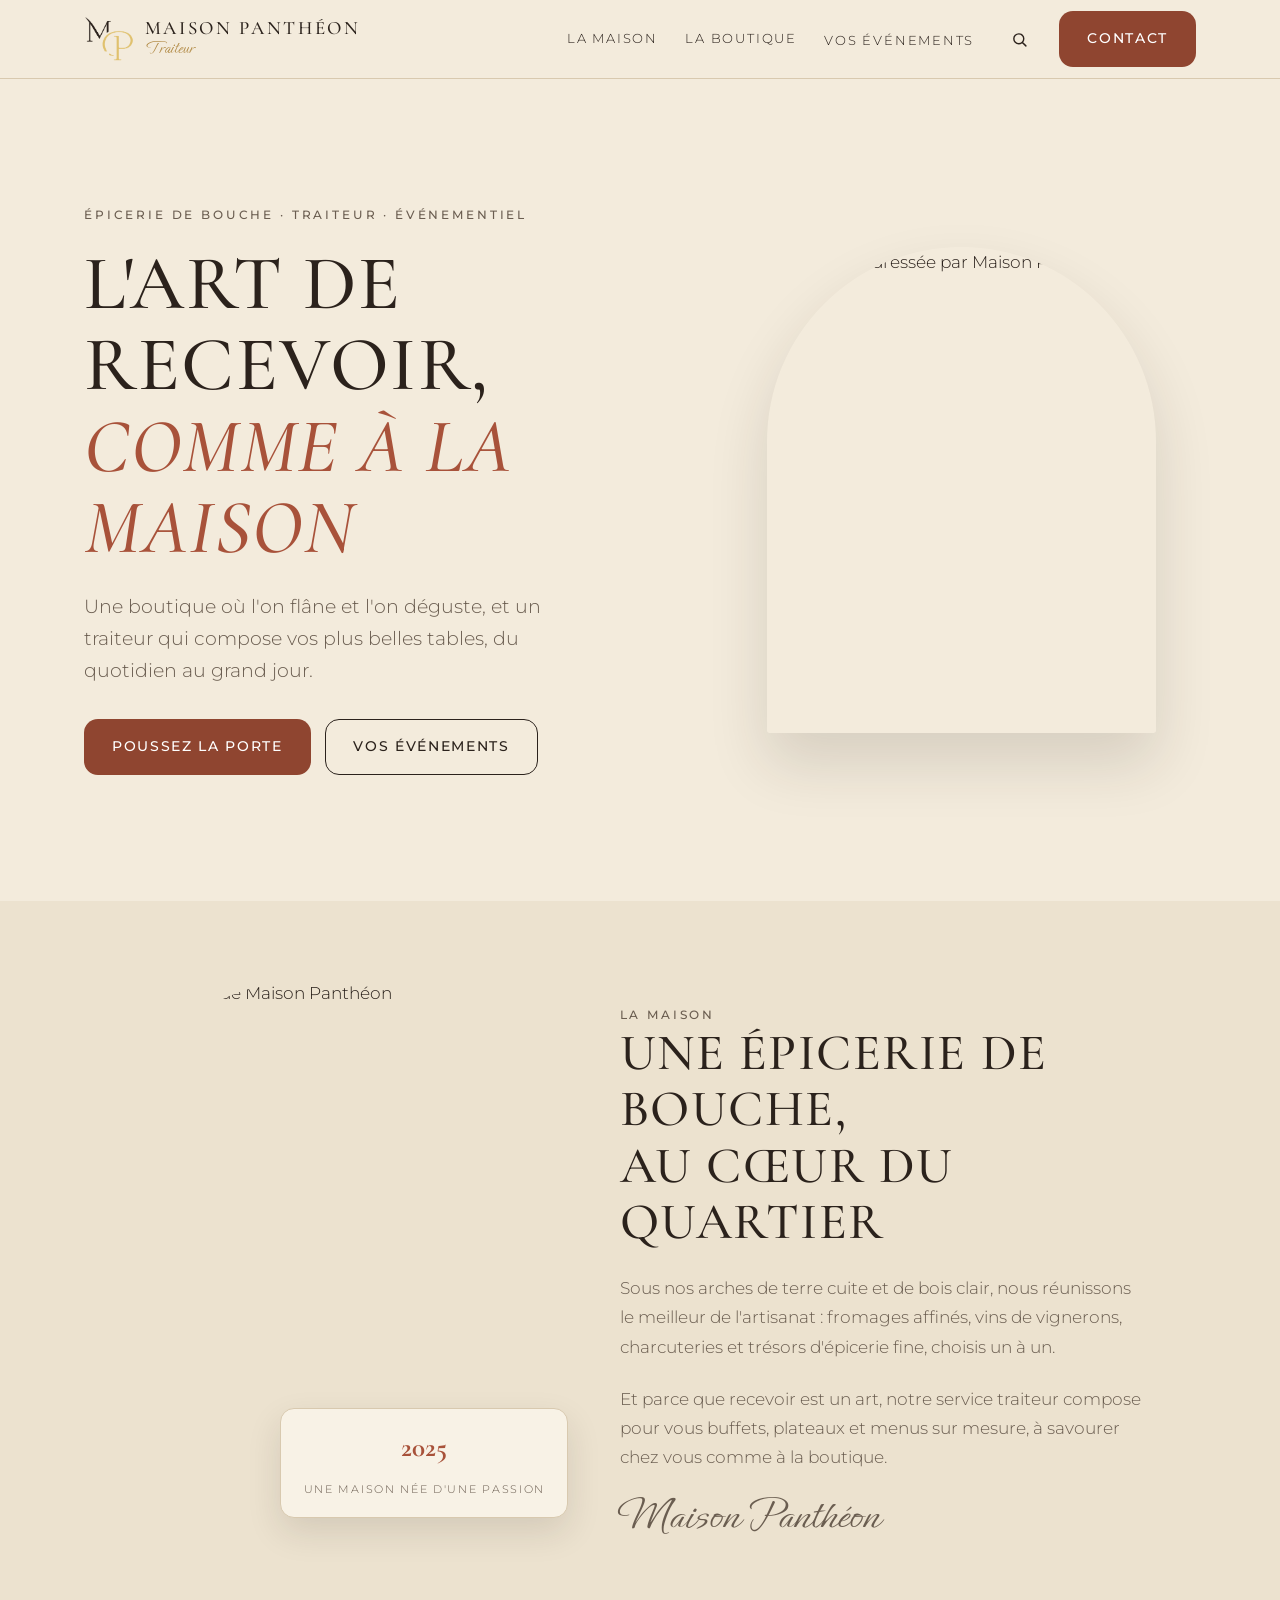
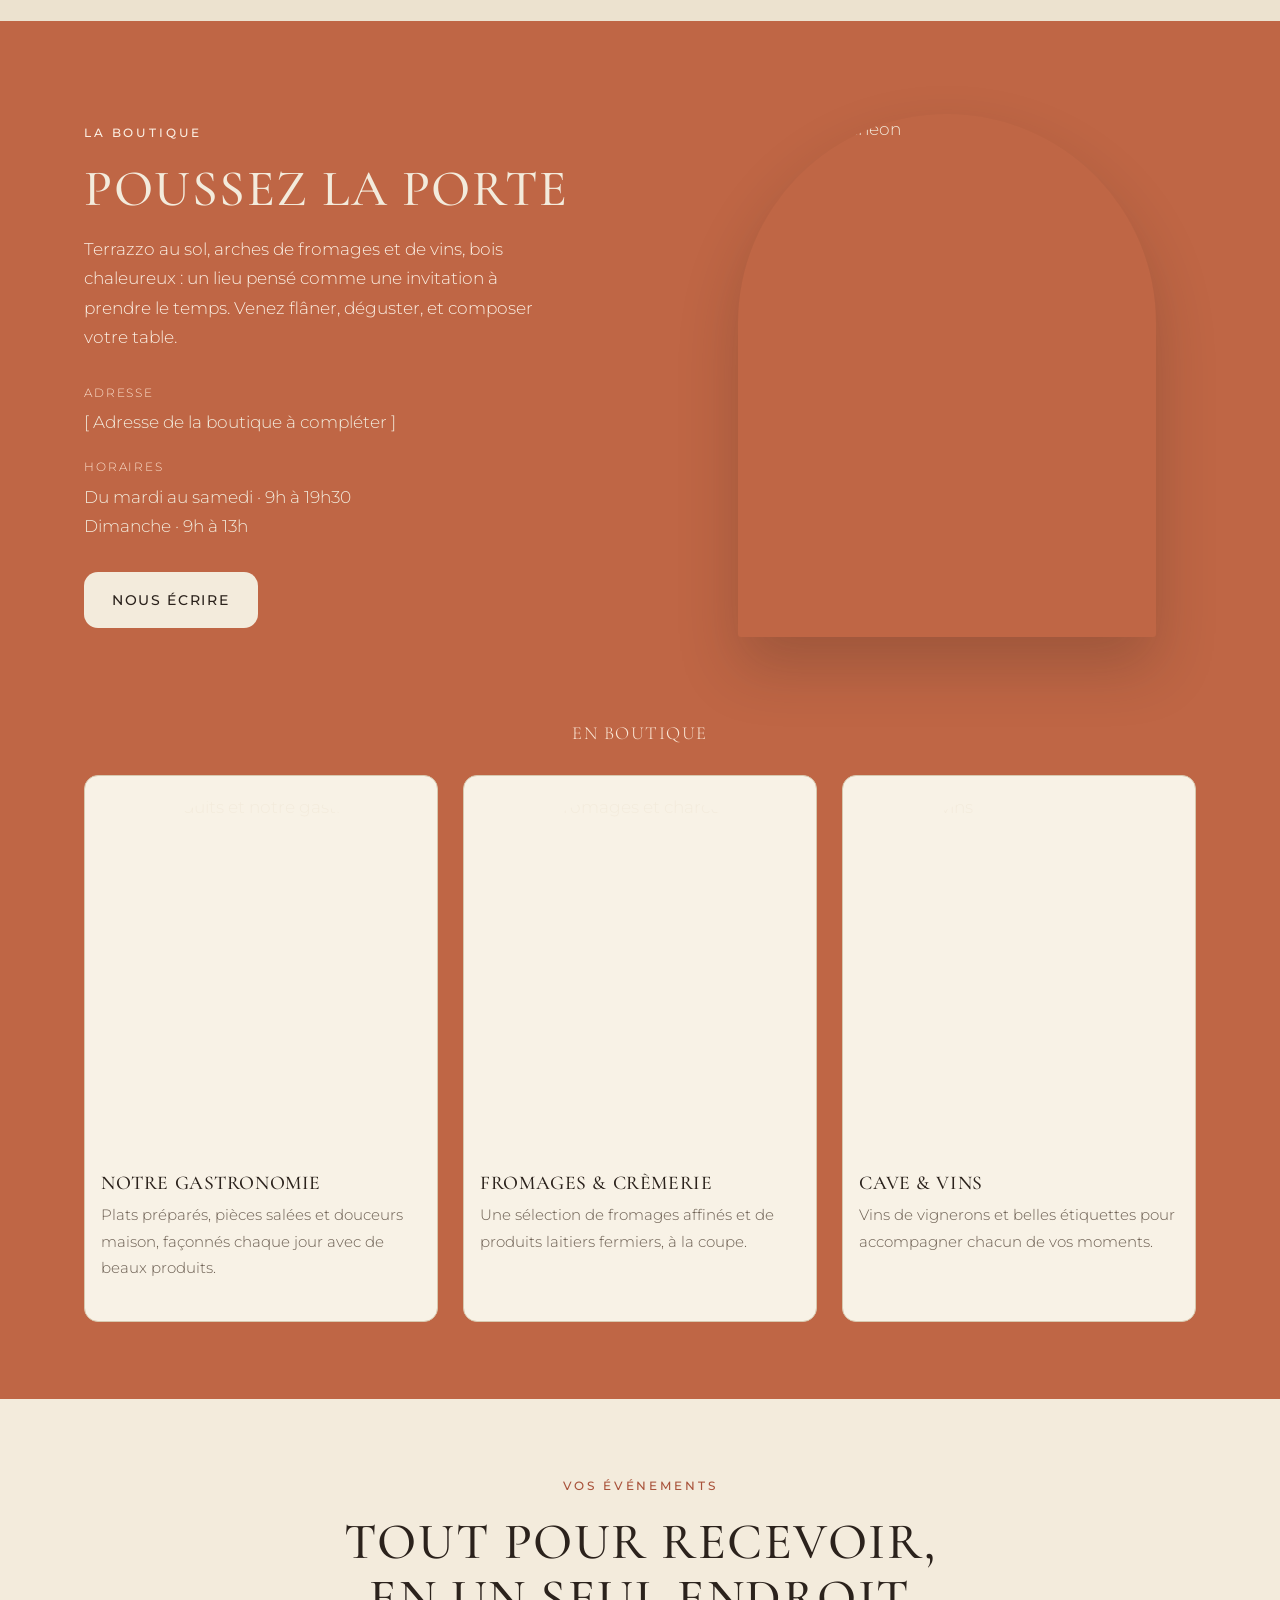
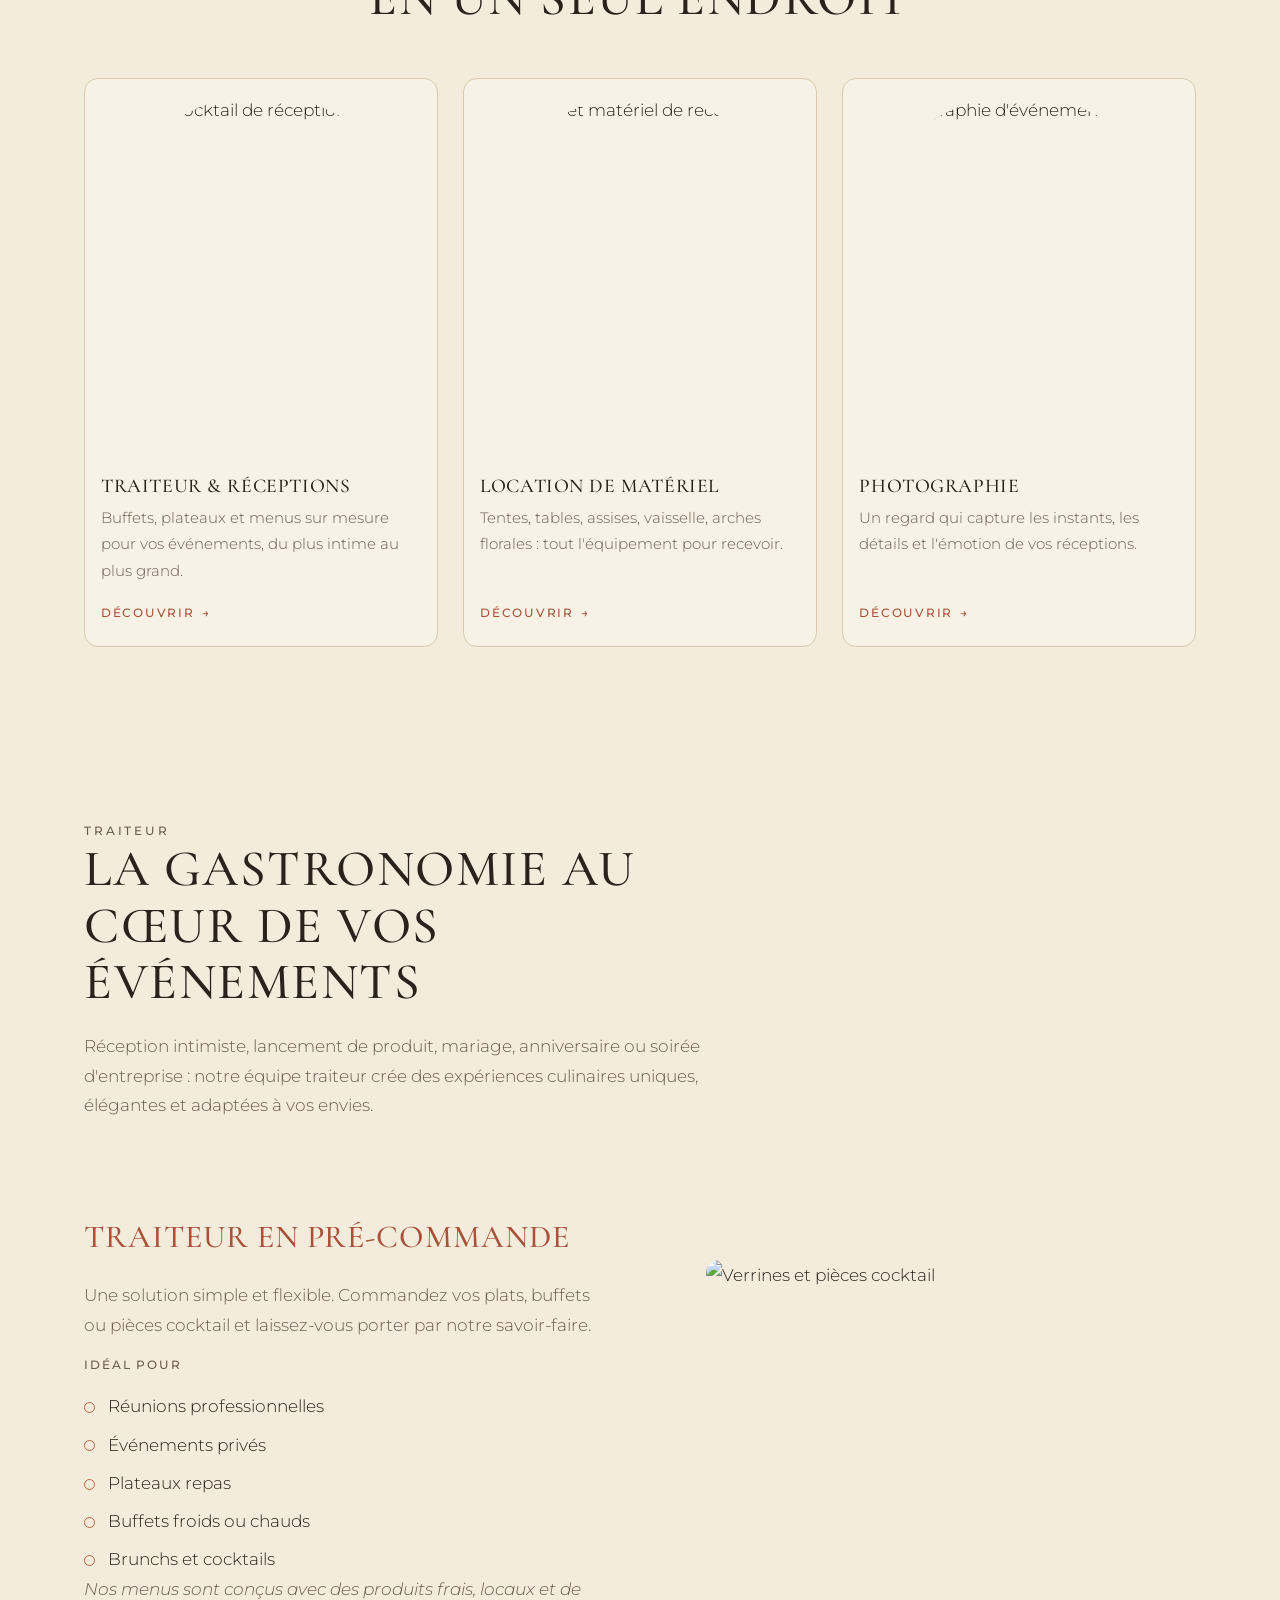
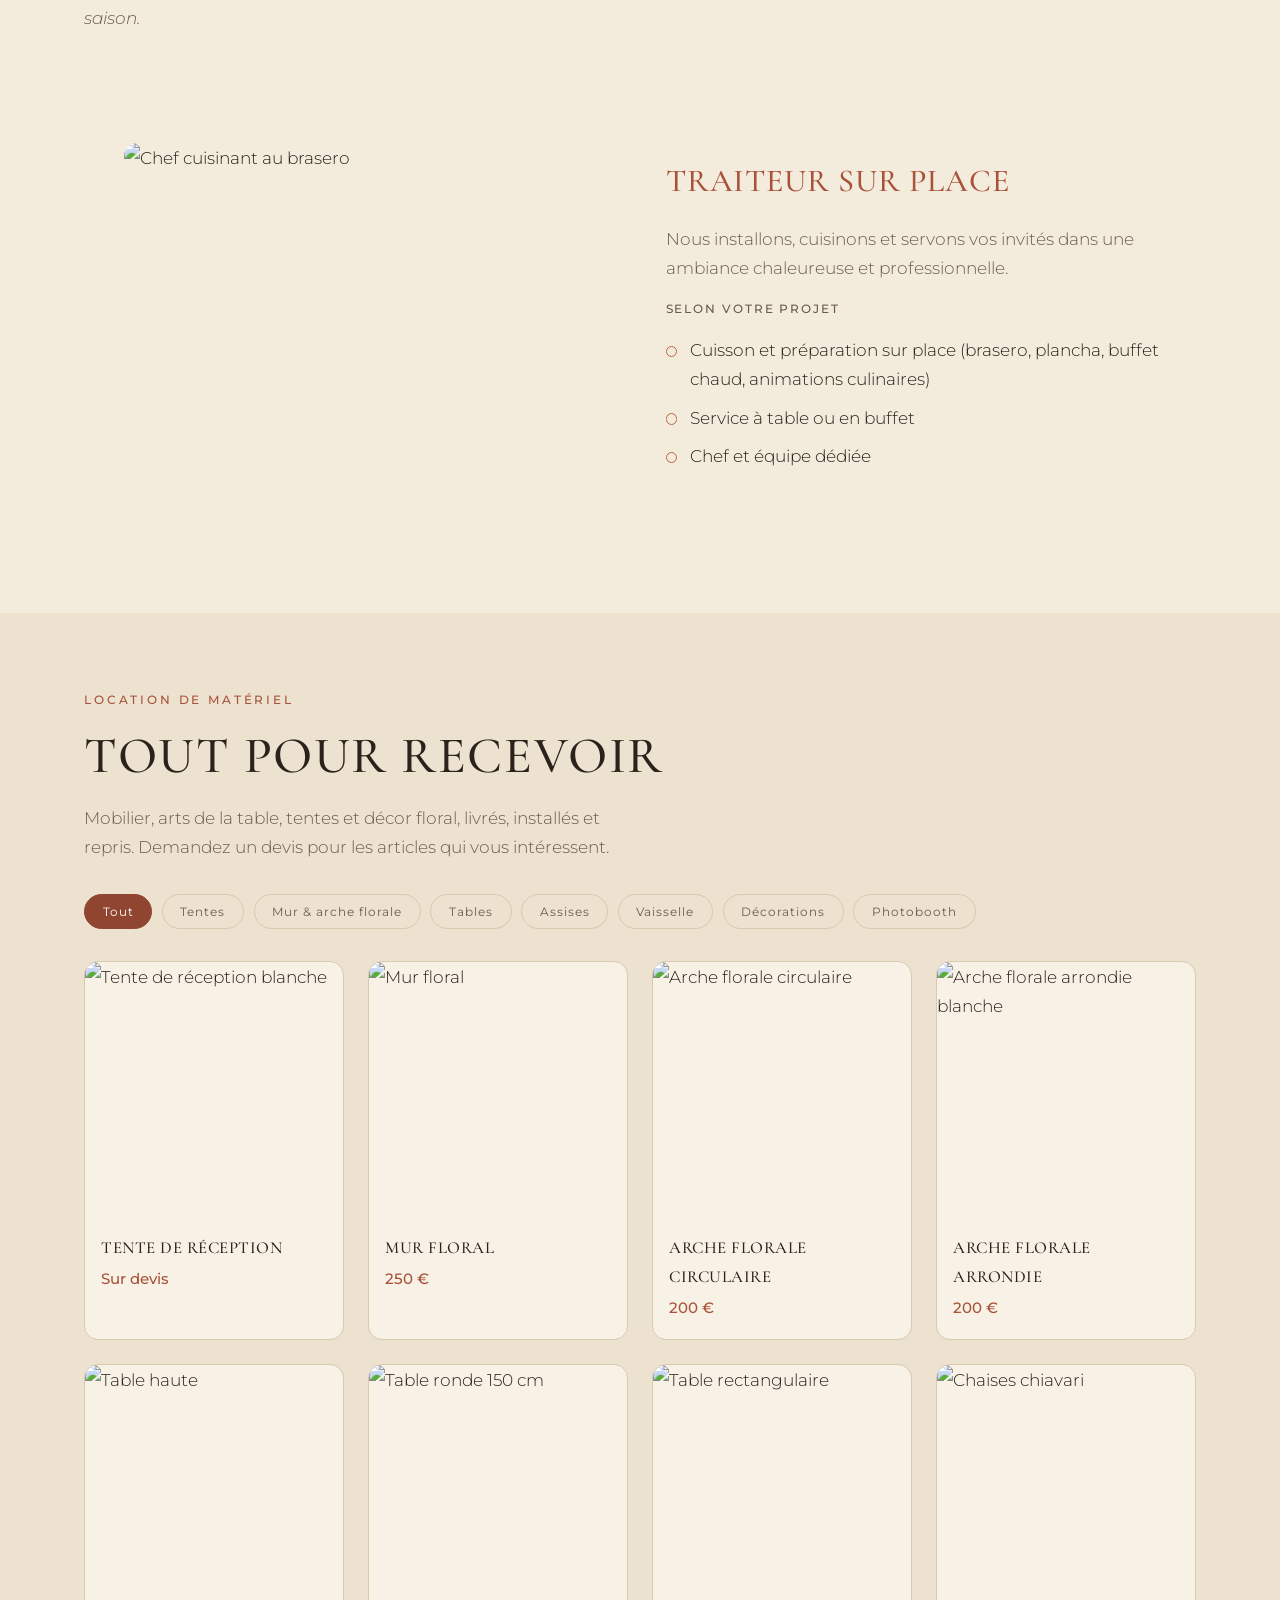
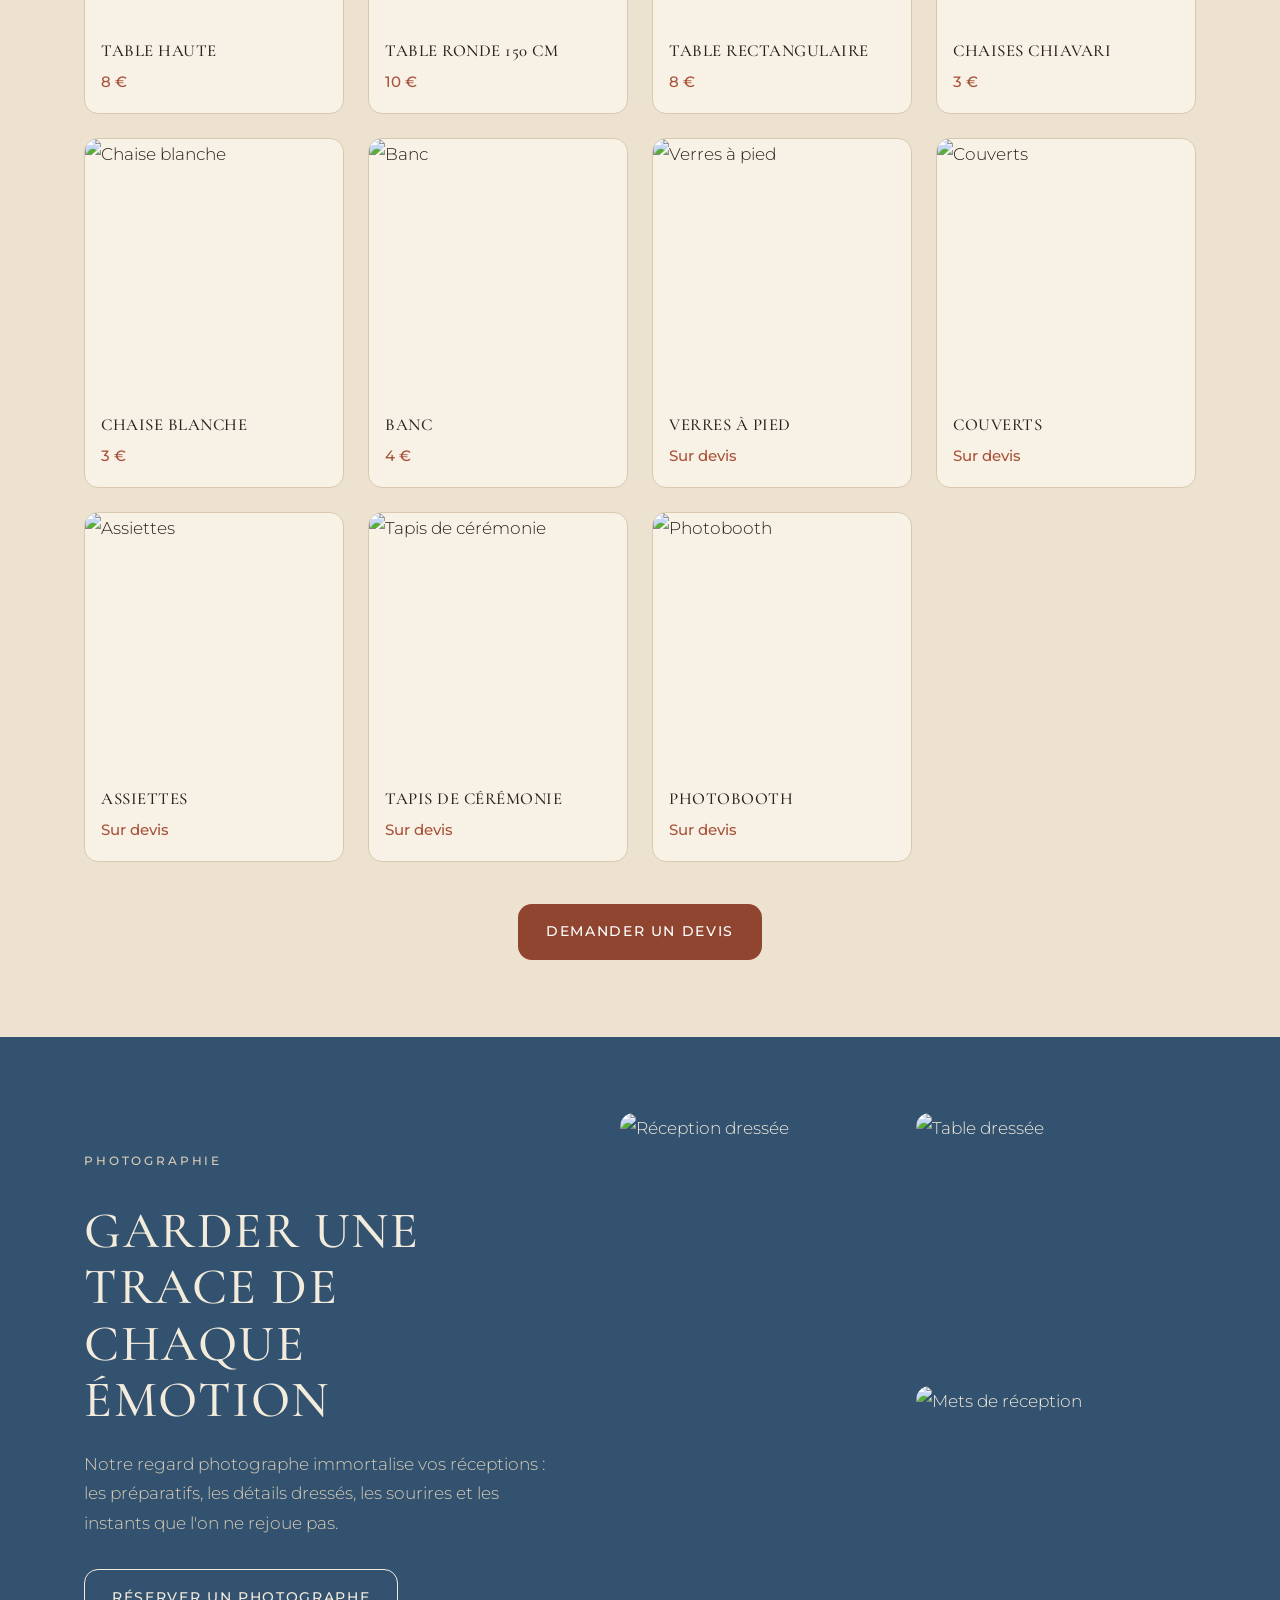
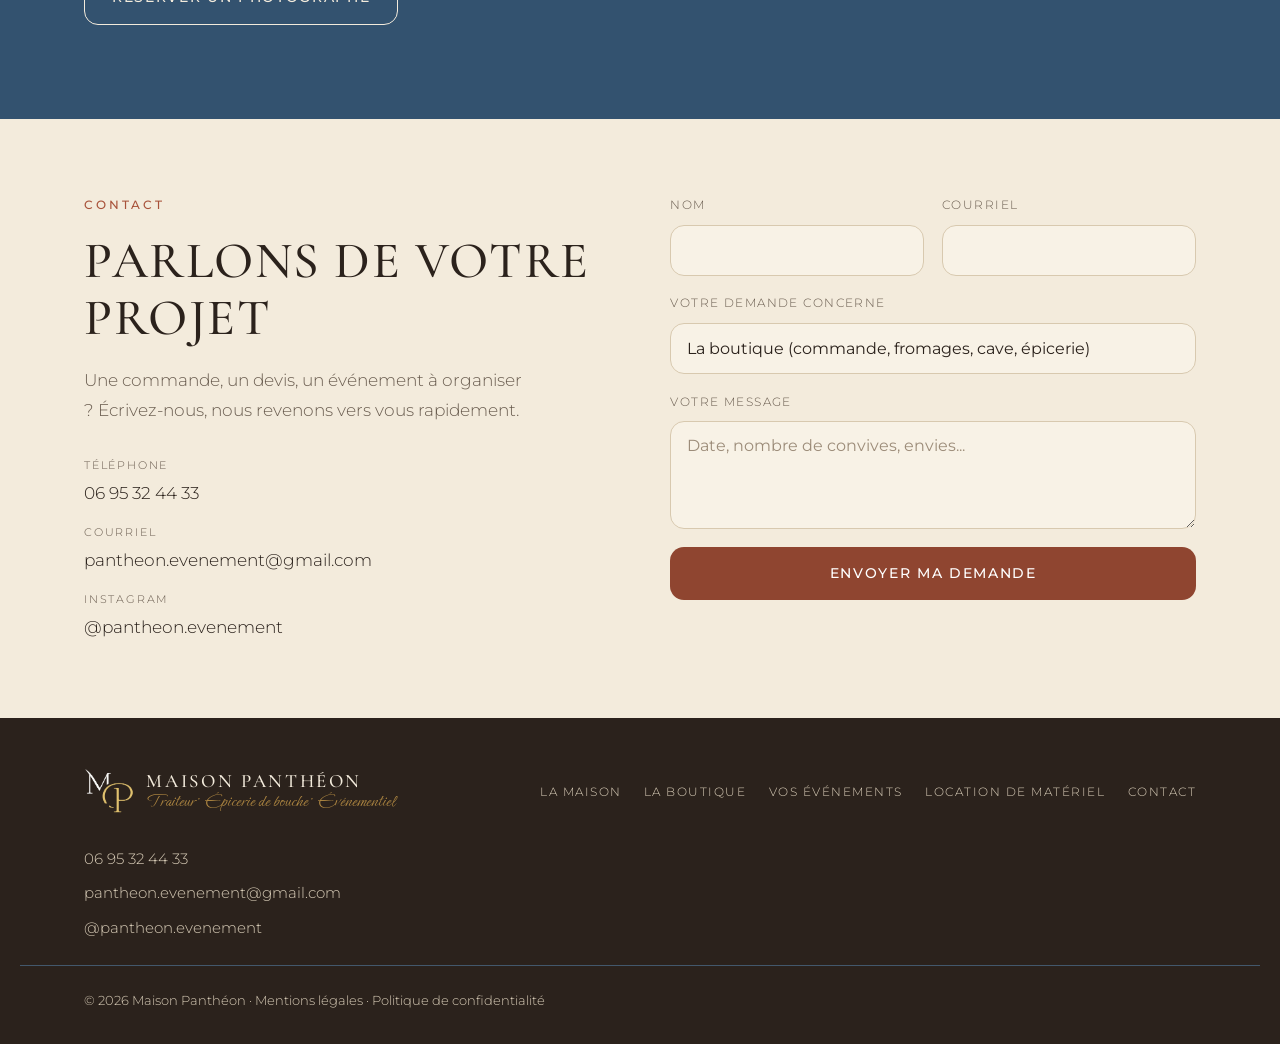
==== commit 5edc69a5: "Logo MP sur fond transparent (sans pastille noire) Détoure le monogramme : fond noir rendu transpare" ====
--- a/maison-pantheon.html
+++ b/maison-pantheon.html
@@ -160,8 +160,7 @@
 .nav__inner { max-width: var(--maxw); margin: 0 auto; padding: 0 var(--pad); height: 78px; display: flex; align-items: center; gap: 1.25rem; }
 .brand { display: flex; align-items: center; gap: 0.7rem; text-decoration: none; }
 .logo { width: 48px; height: 36px; overflow: visible; flex: none; }
-.logo--badge { width: 46px; height: 46px; border-radius: 12px; object-fit: cover; background: #000; display: block; }
-.footer__brand .logo--badge { box-shadow: 0 0 0 1px rgba(255,255,255,0.10); }
+.logo--mark { width: auto; height: 45px; display: block; background: none; }
 .logo__m, .logo__p { font-family: var(--serif); font-weight: 500; }
 .logo__m { fill: var(--ink); font-size: 50px; }
 .logo__p { fill: var(--gold); font-size: 57px; }
@@ -453,7 +452,7 @@
   <header class="nav" id="haut">
     <div class="nav__inner">
       <a class="brand" href="#haut" aria-label="Maison Panthéon, accueil">
-        <img class="logo logo--badge" src="[data-uri]" alt="" aria-hidden="true" width="46" height="46" />
+        <img class="logo logo--mark" src="[data-uri]" alt="" aria-hidden="true" width="50" height="45" />
         <span class="brand__word">
           <span class="brand__name">Maison Panthéon</span>
           <span class="brand__sub">Traiteur</span>
@@ -767,7 +766,7 @@
   <footer class="footer">
     <div class="footer__inner">
       <div class="footer__brand">
-        <img class="logo logo--badge" src="[data-uri]" alt="" aria-hidden="true" width="46" height="46" />
+        <img class="logo logo--mark logo--light" src="[data-uri]" alt="" aria-hidden="true" width="50" height="45" />
         <span class="brand__word">
           <span class="brand__name">Maison Panthéon</span>
           <span class="brand__sub">Traiteur · Épicerie de bouche · Événementiel</span>
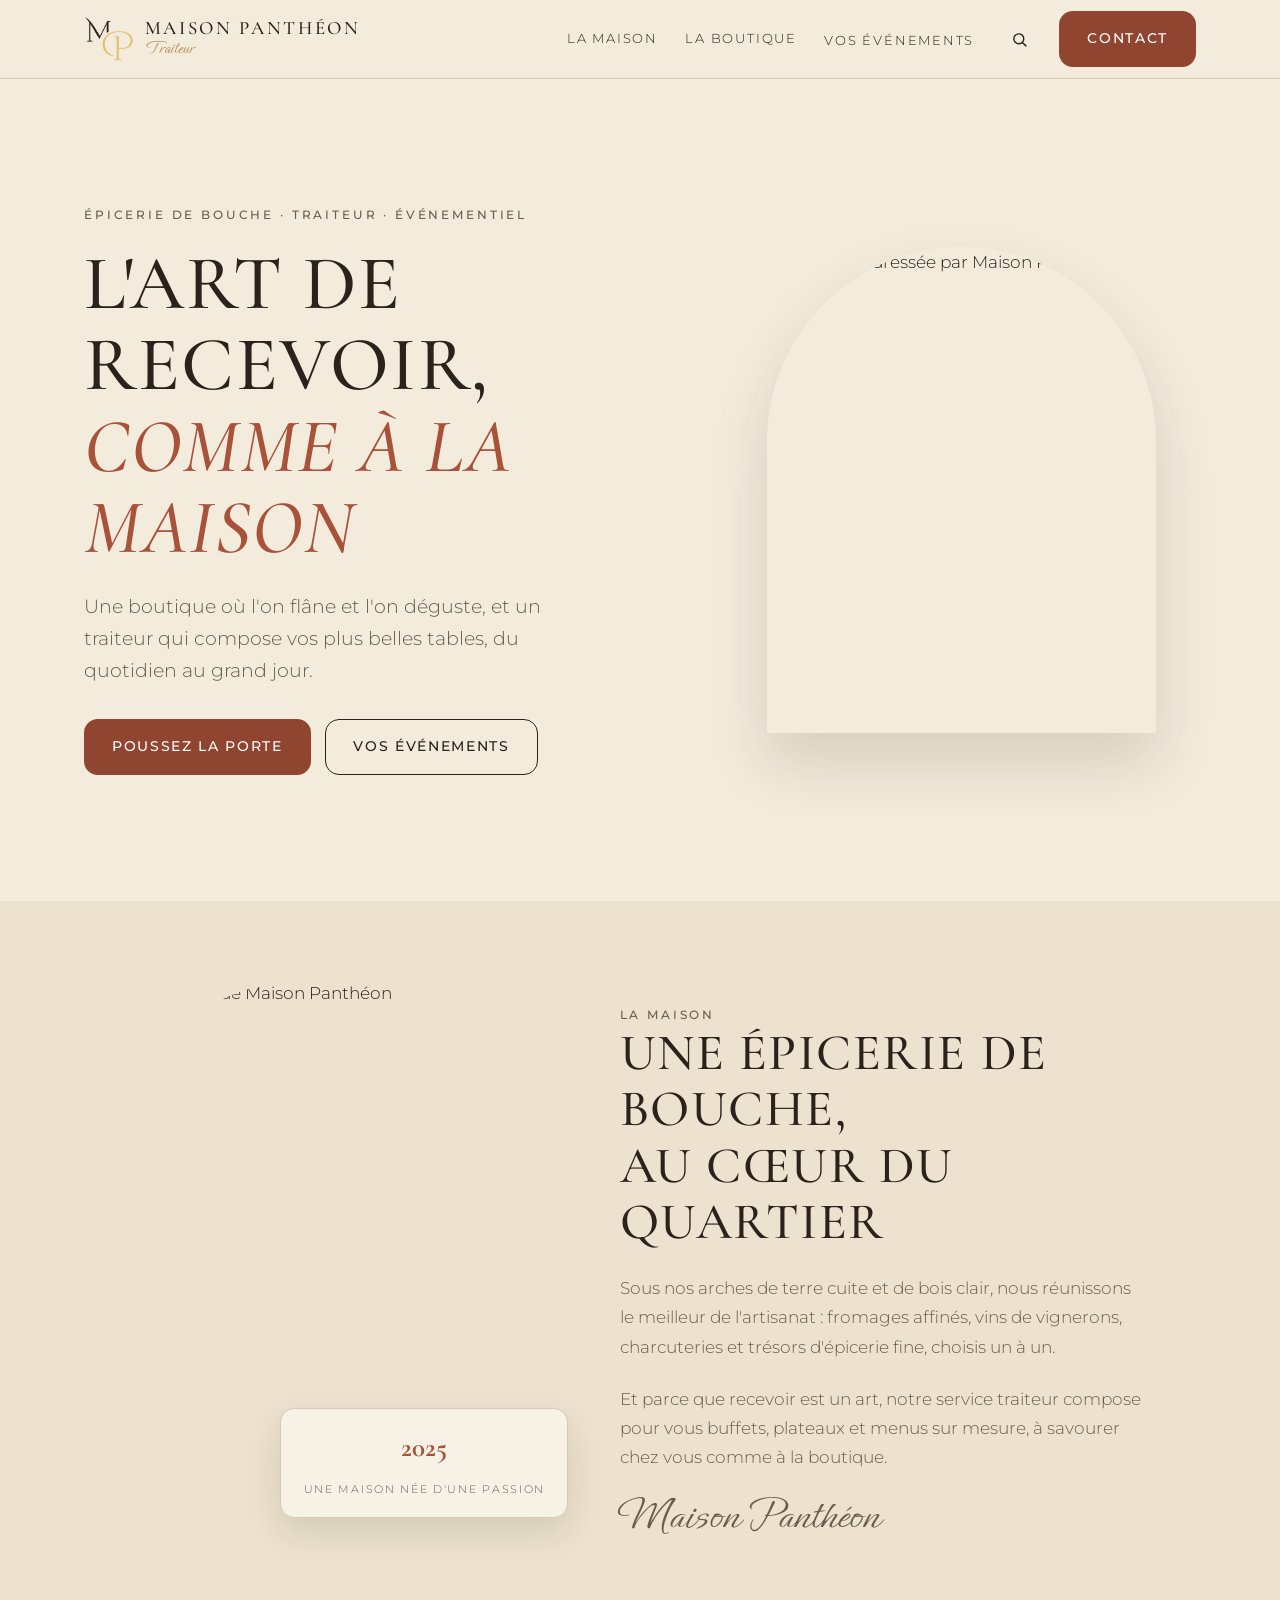
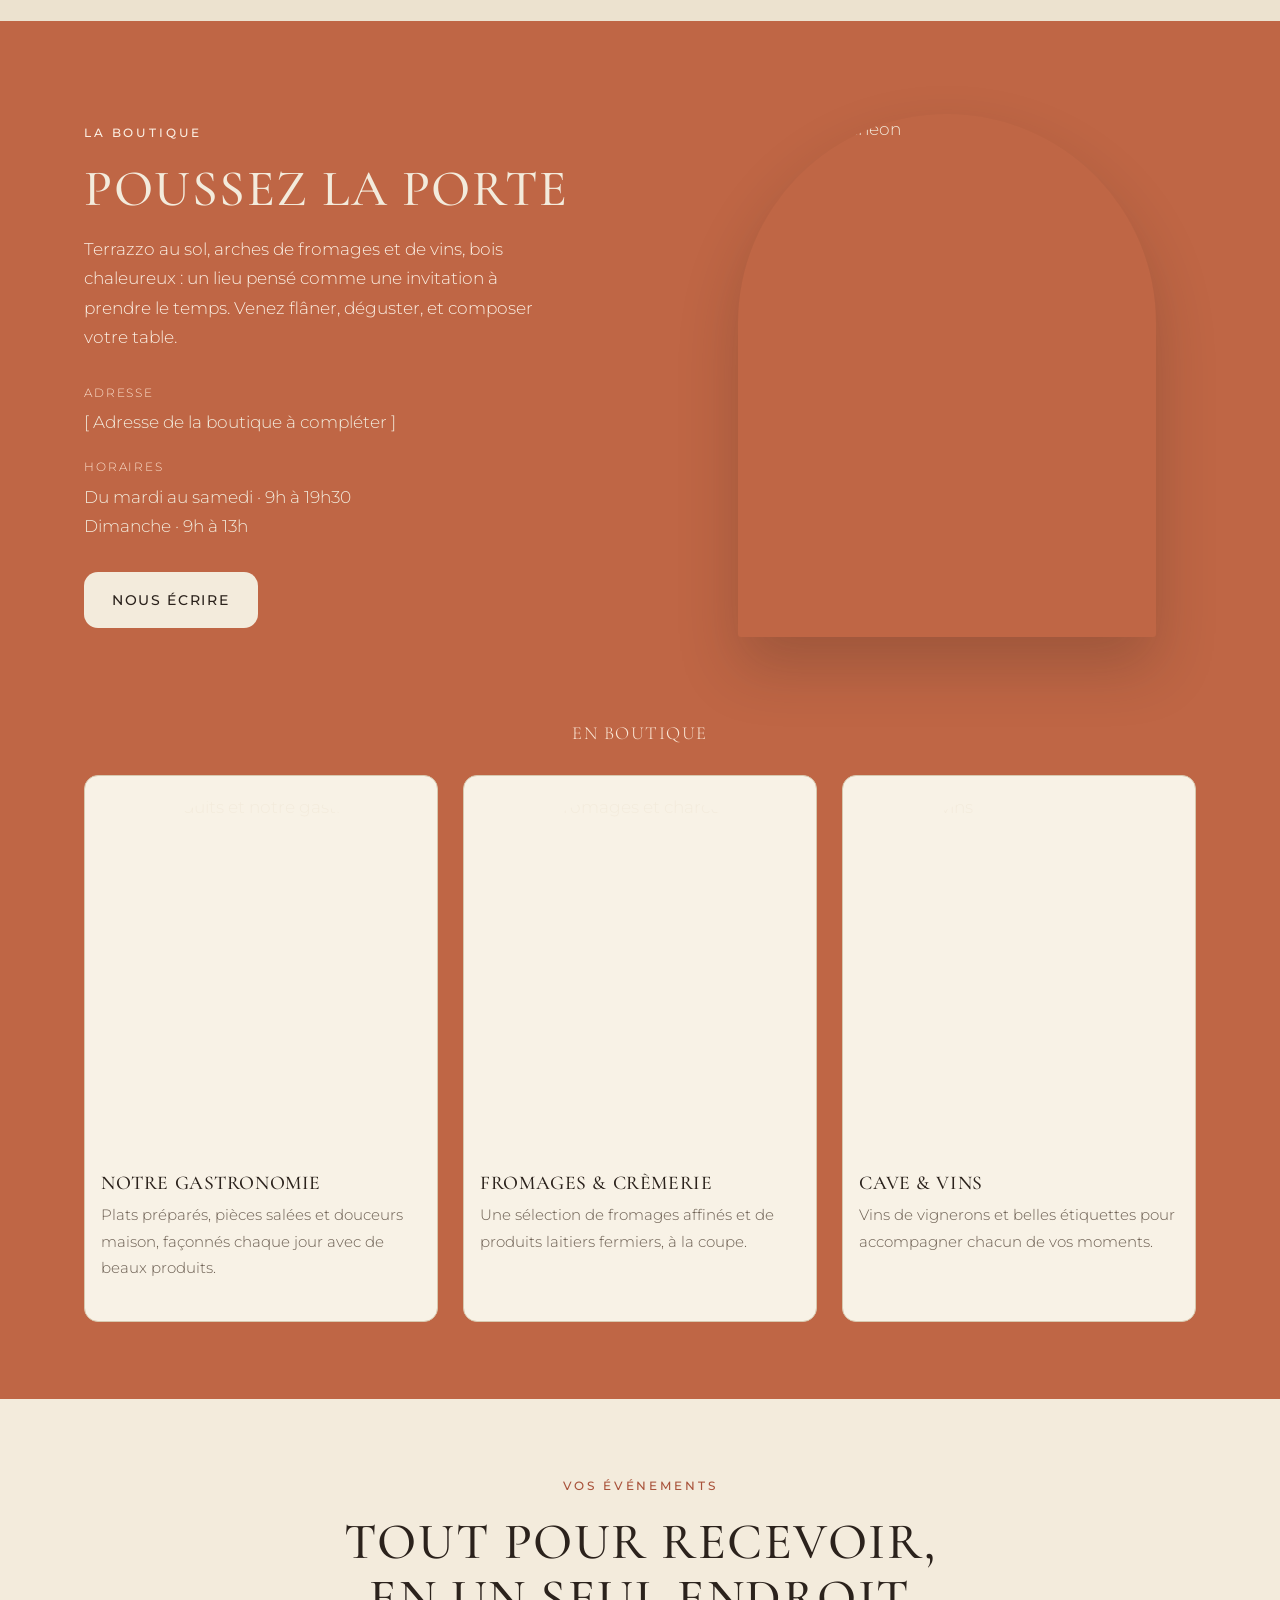
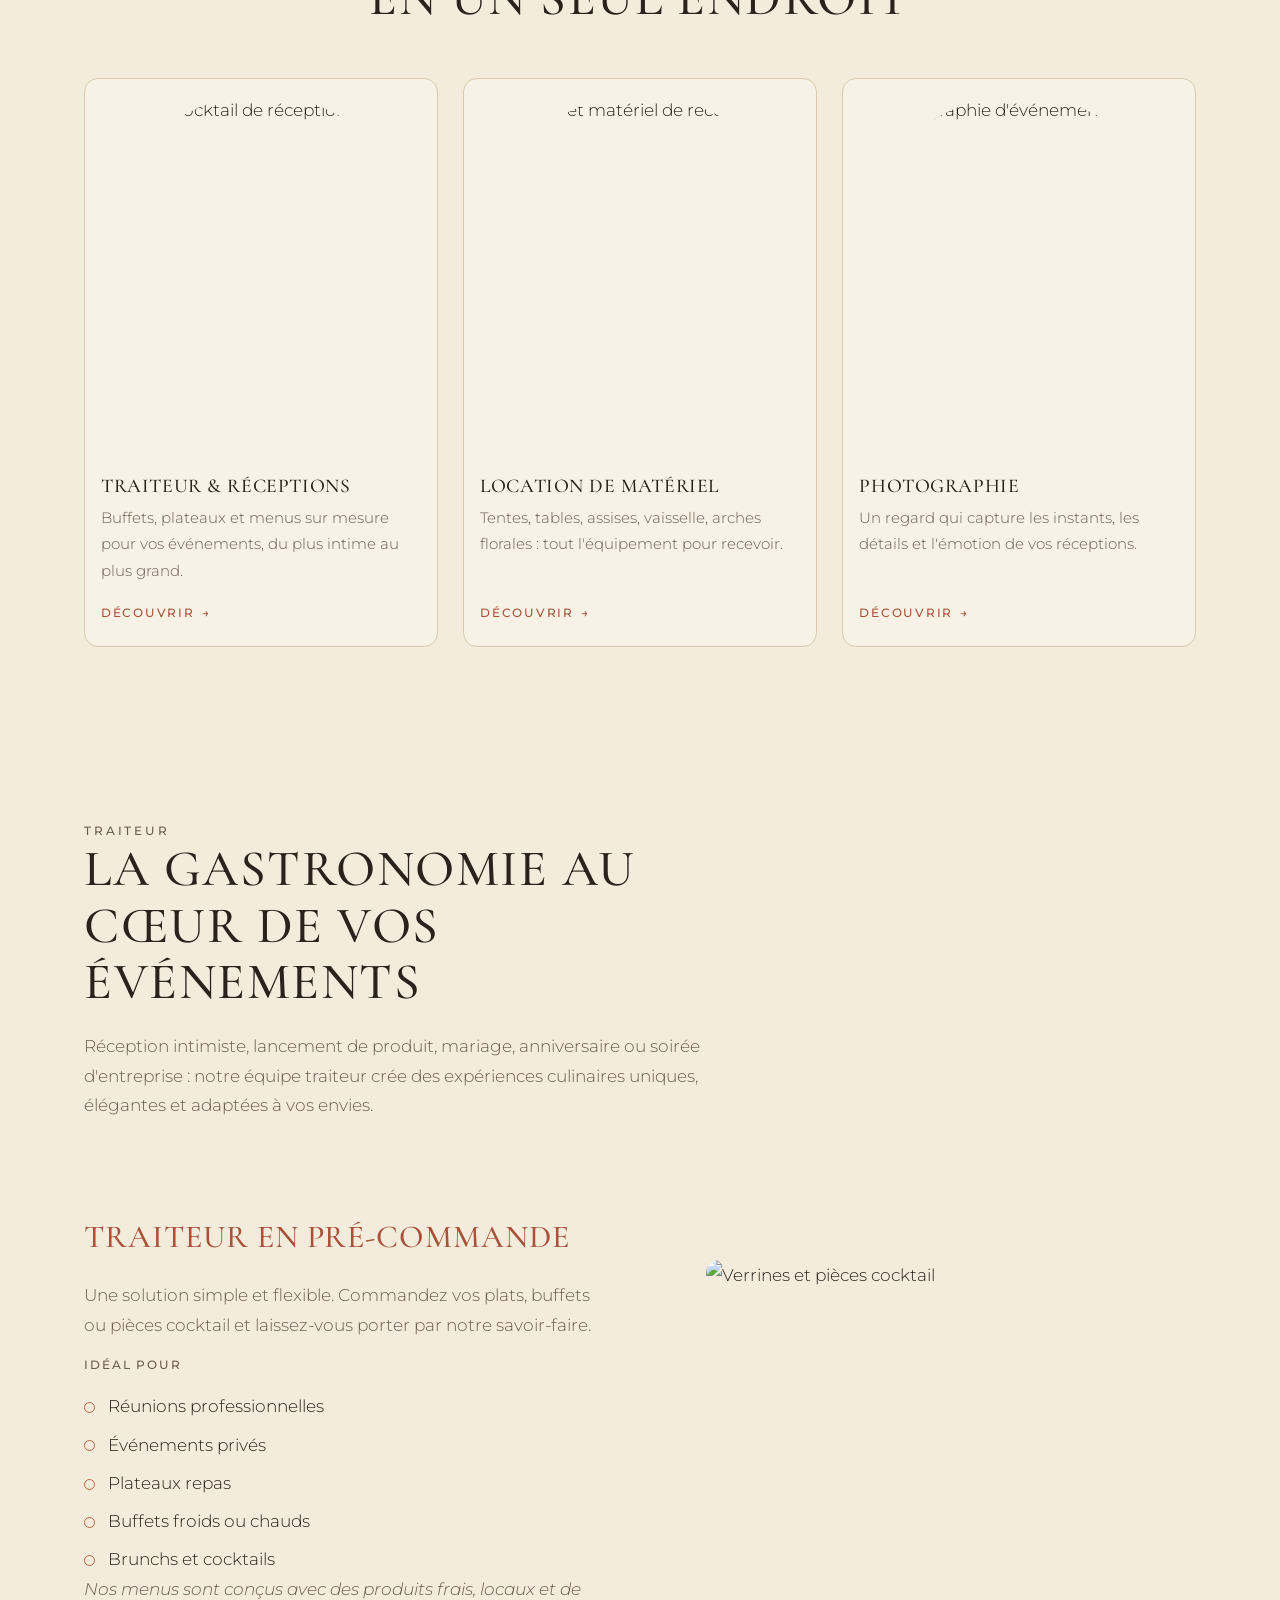
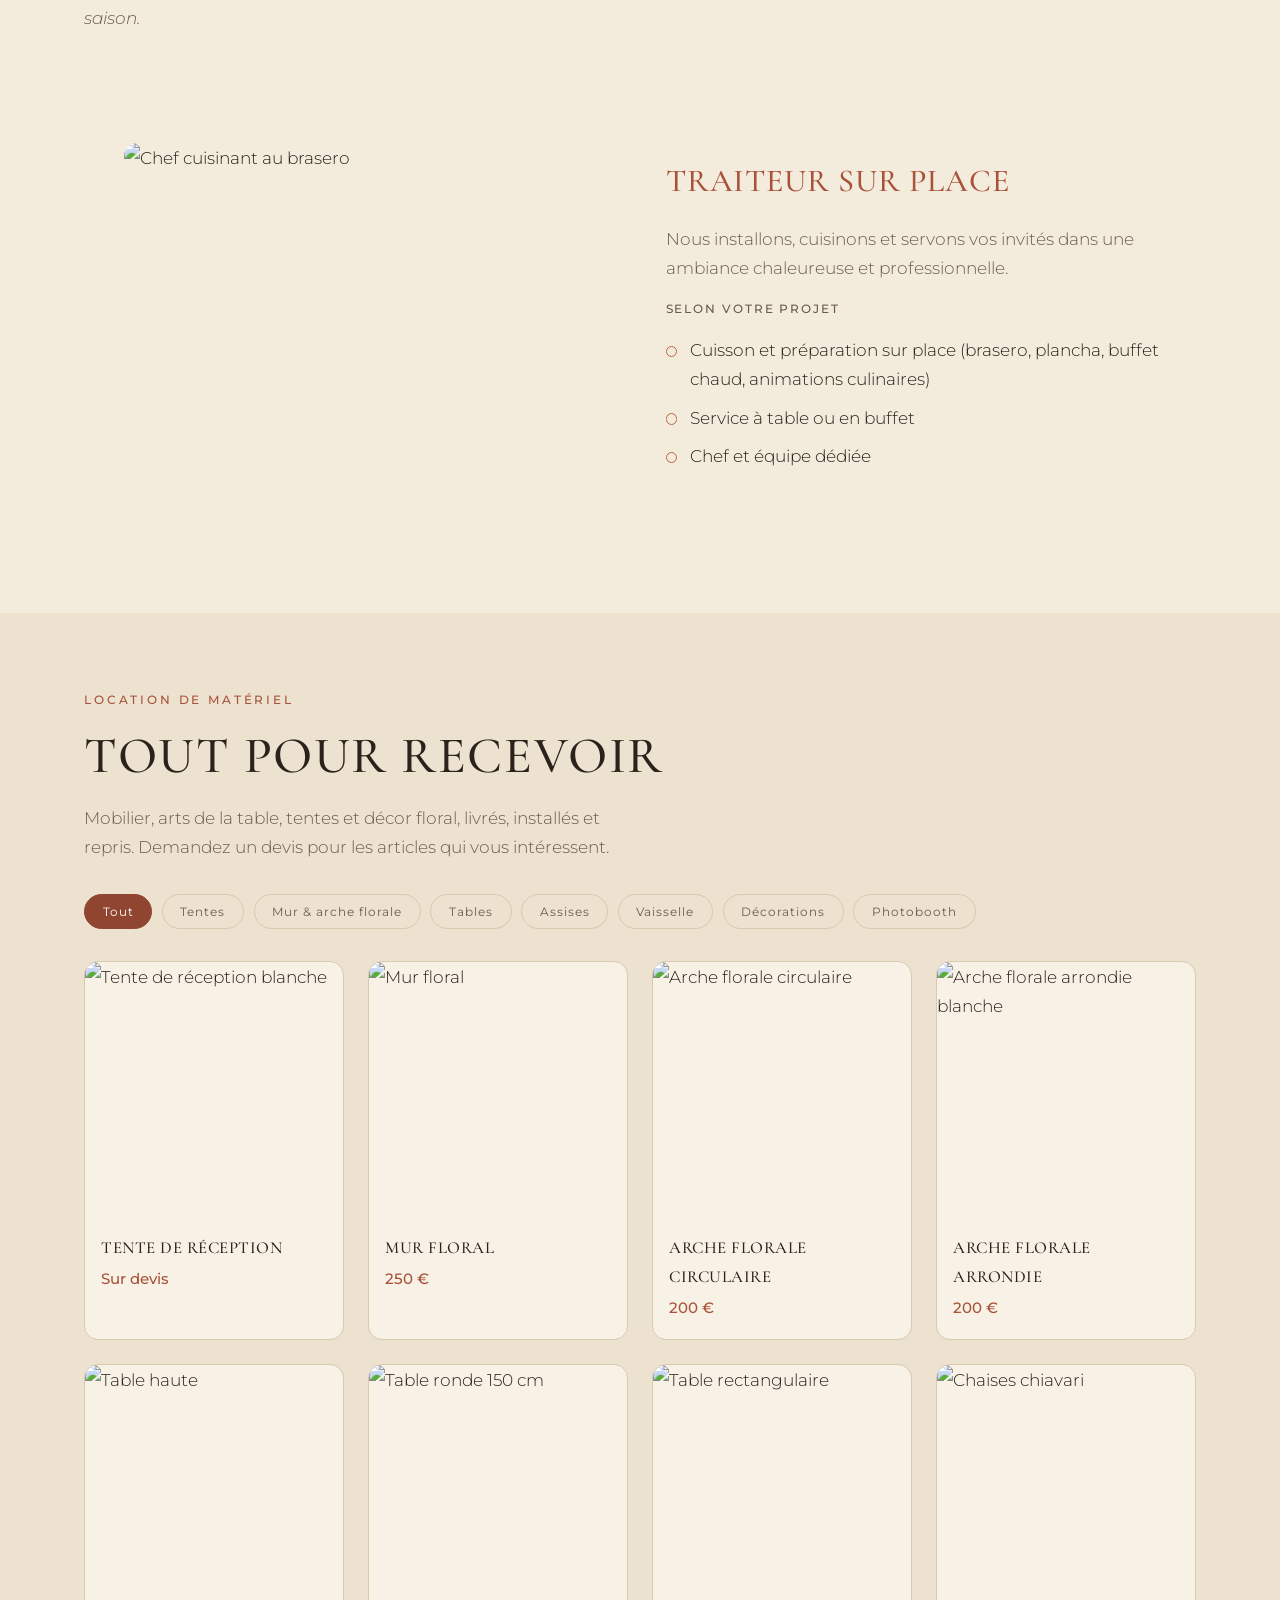
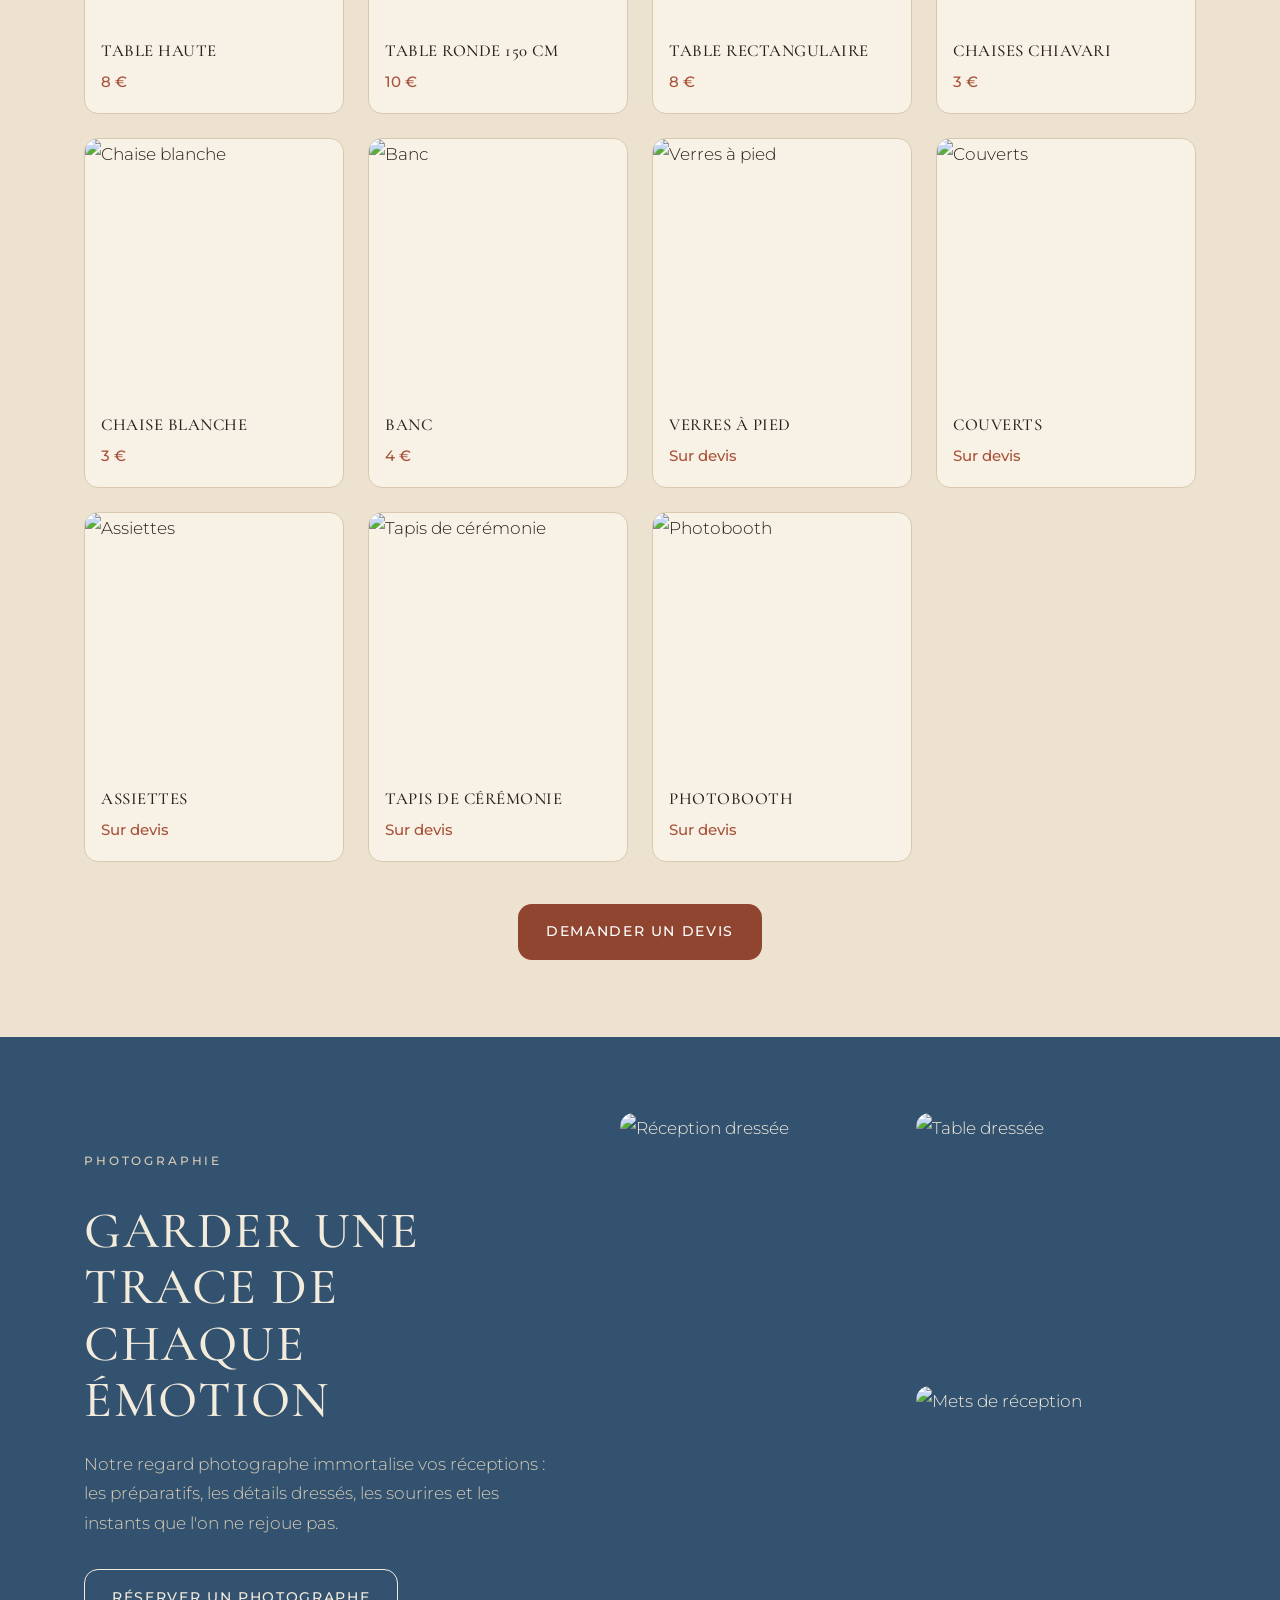
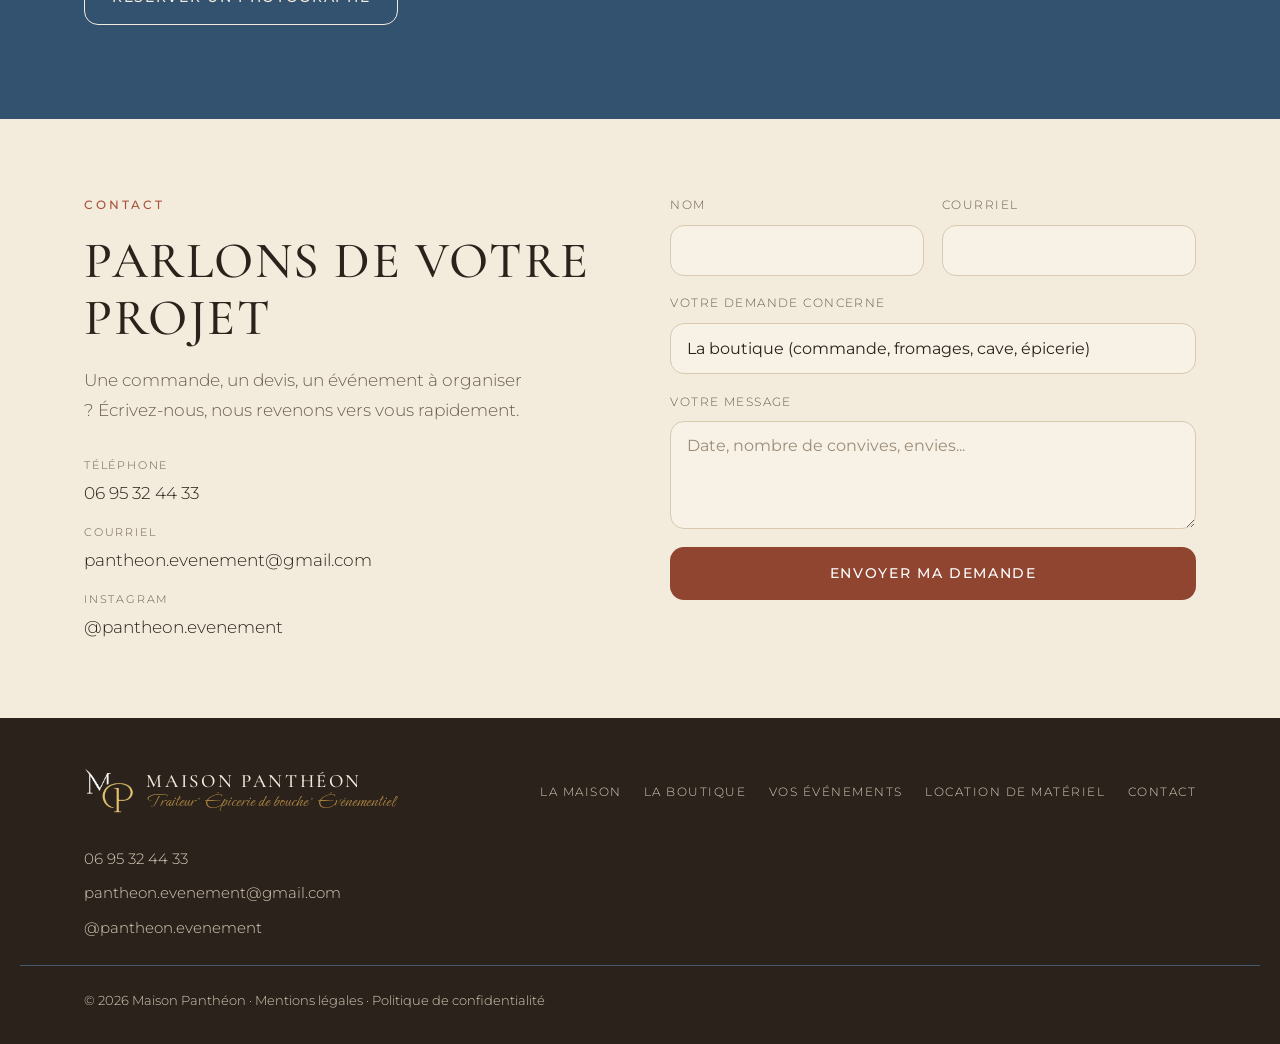
==== commit ce6ce0c5: "Corriger le détourage du logo : P doré complet Le texte blanc est désormais retiré pixel par pixel (" ====
--- a/maison-pantheon.html
+++ b/maison-pantheon.html
@@ -452,7 +452,7 @@
   <header class="nav" id="haut">
     <div class="nav__inner">
       <a class="brand" href="#haut" aria-label="Maison Panthéon, accueil">
-        <img class="logo logo--mark" src="[data-uri]" alt="" aria-hidden="true" width="50" height="45" />
+        <img class="logo logo--mark" src="[data-uri]" alt="" aria-hidden="true" width="50" height="45" />
         <span class="brand__word">
           <span class="brand__name">Maison Panthéon</span>
           <span class="brand__sub">Traiteur</span>
@@ -766,7 +766,7 @@
   <footer class="footer">
     <div class="footer__inner">
       <div class="footer__brand">
-        <img class="logo logo--mark logo--light" src="[data-uri]" alt="" aria-hidden="true" width="50" height="45" />
+        <img class="logo logo--mark logo--light" src="[data-uri]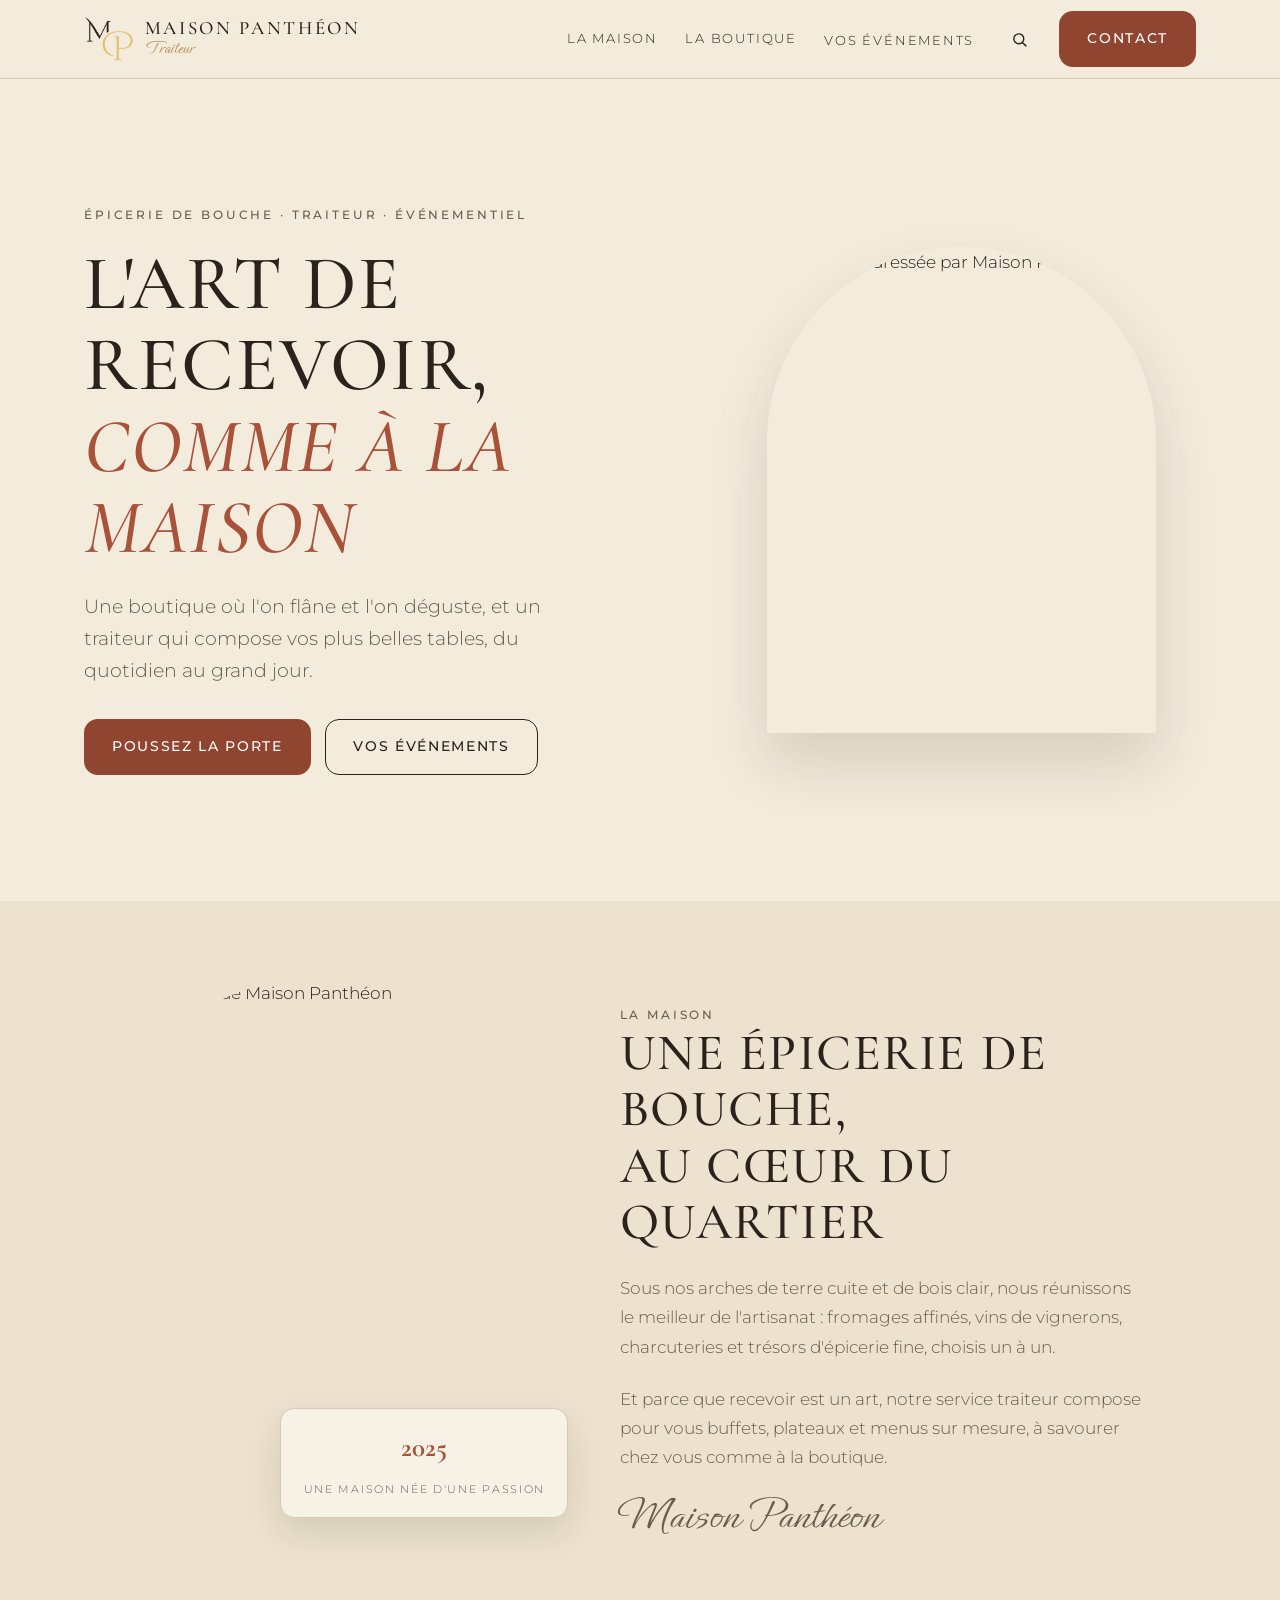
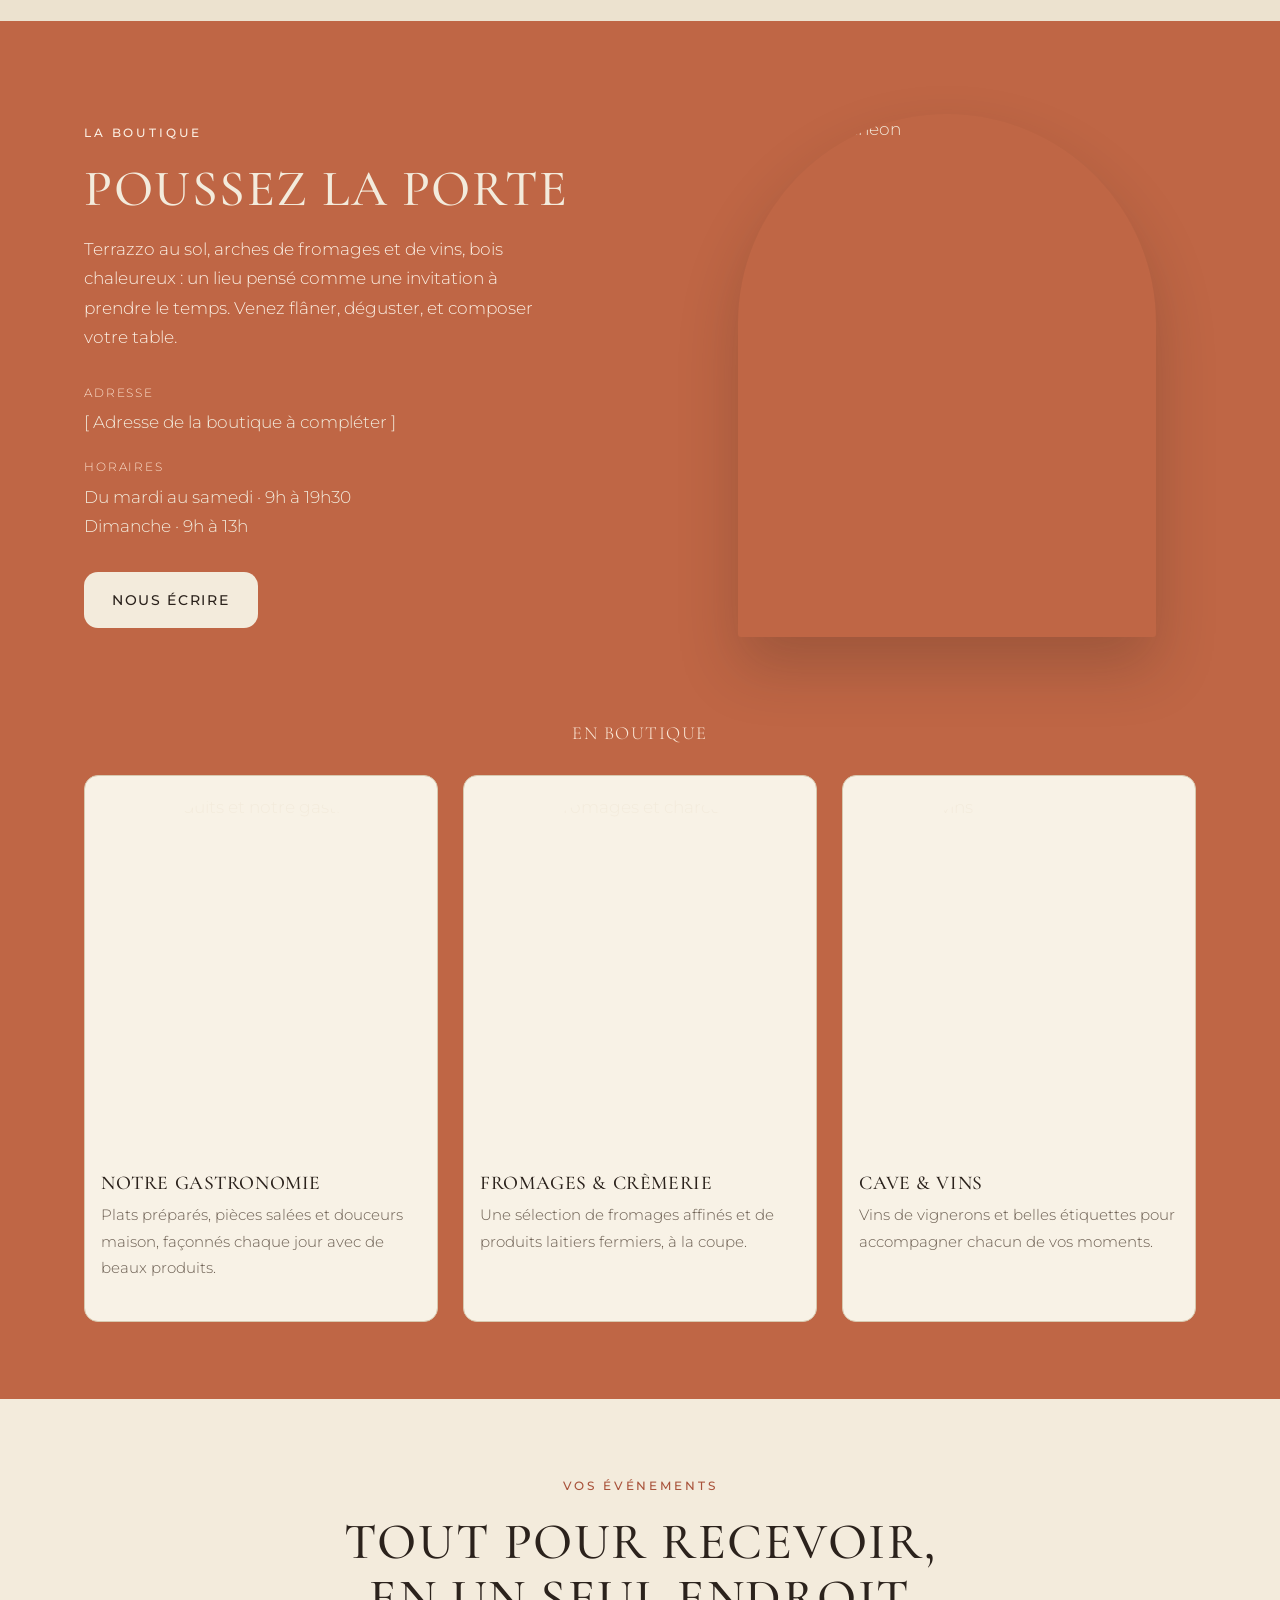
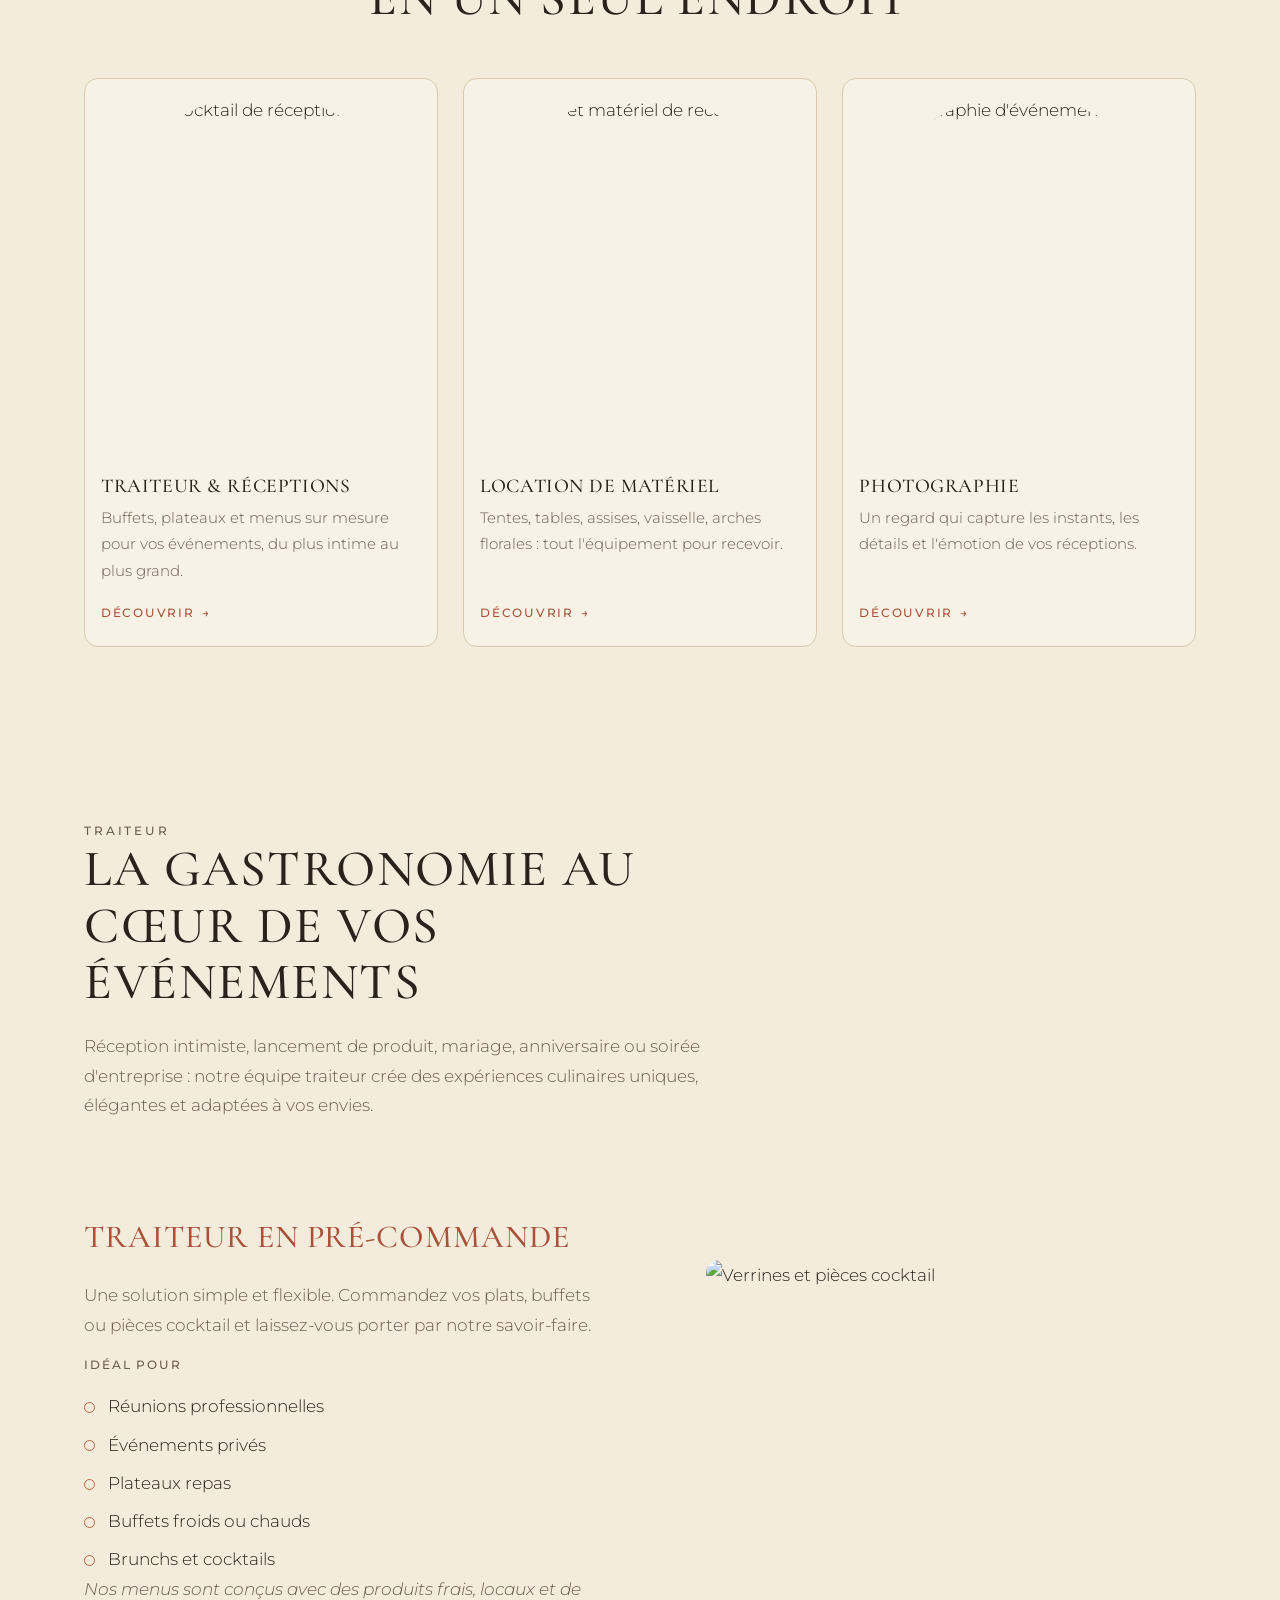
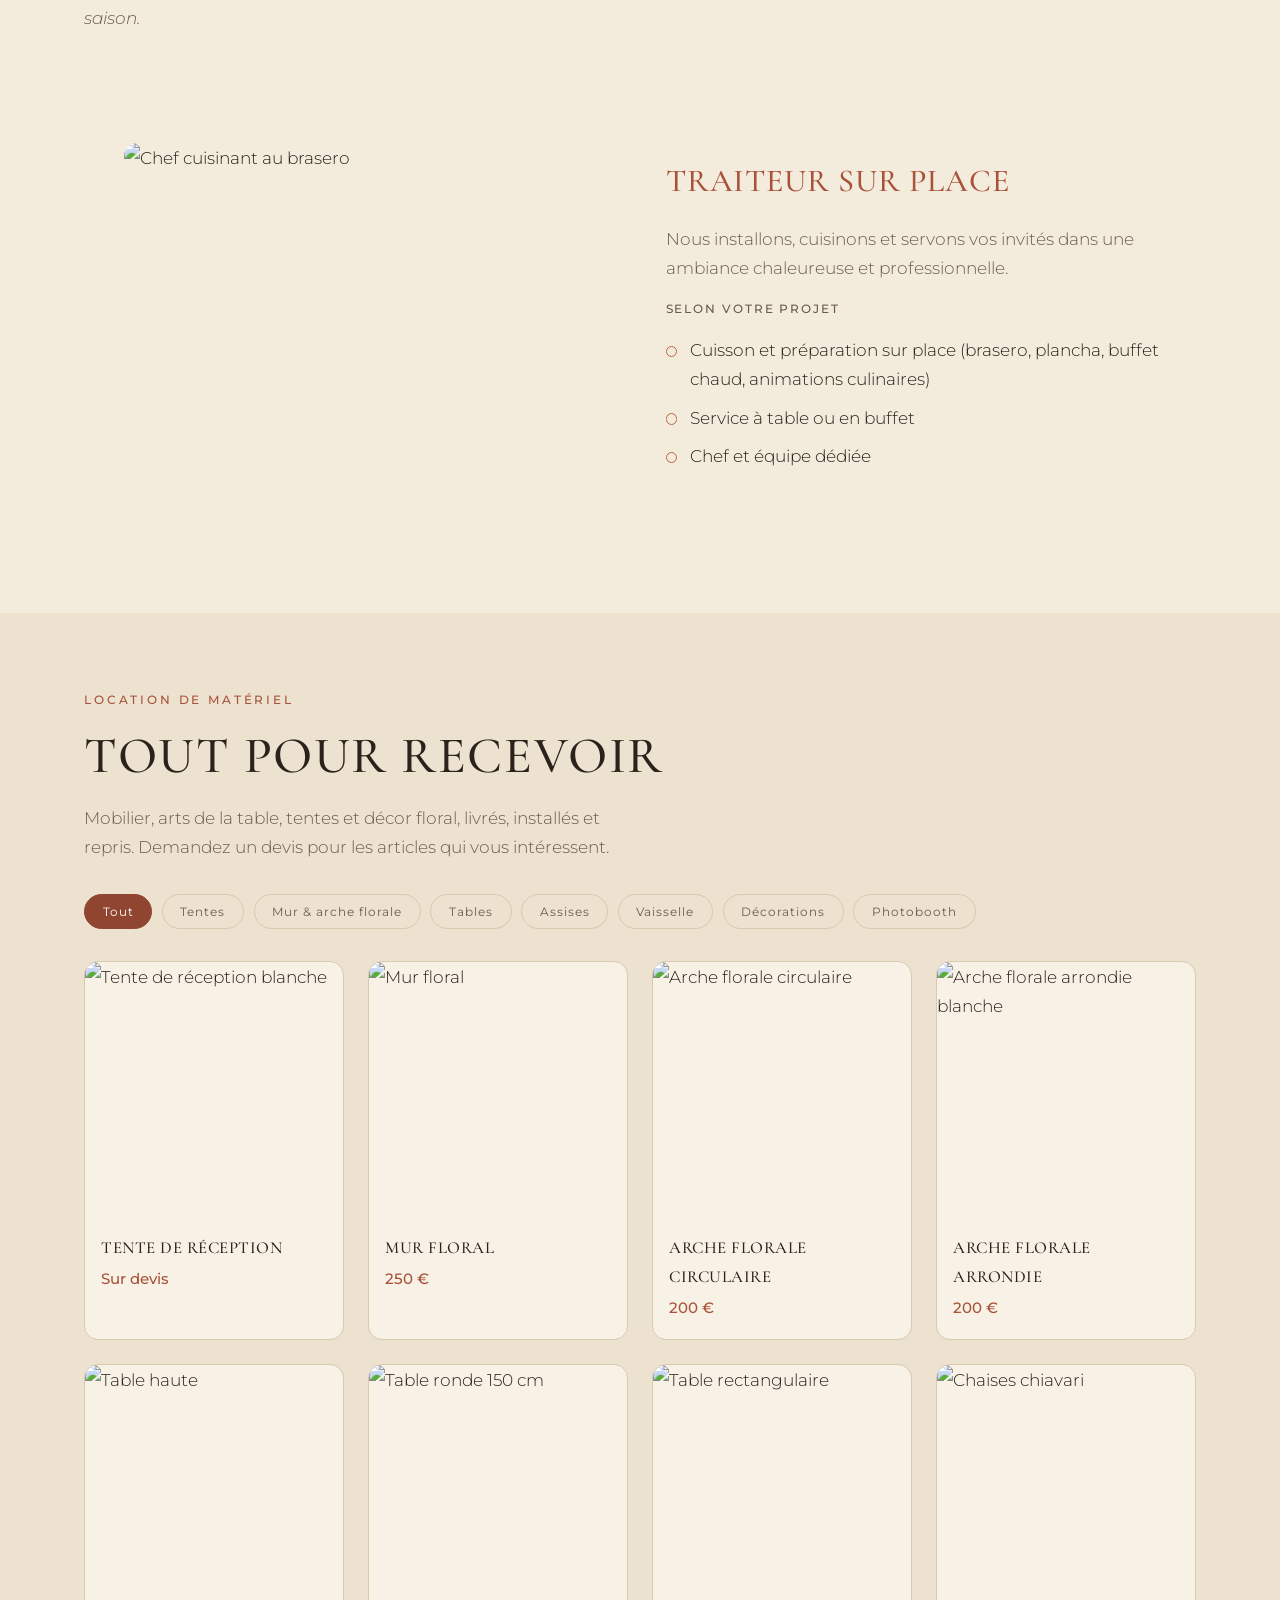
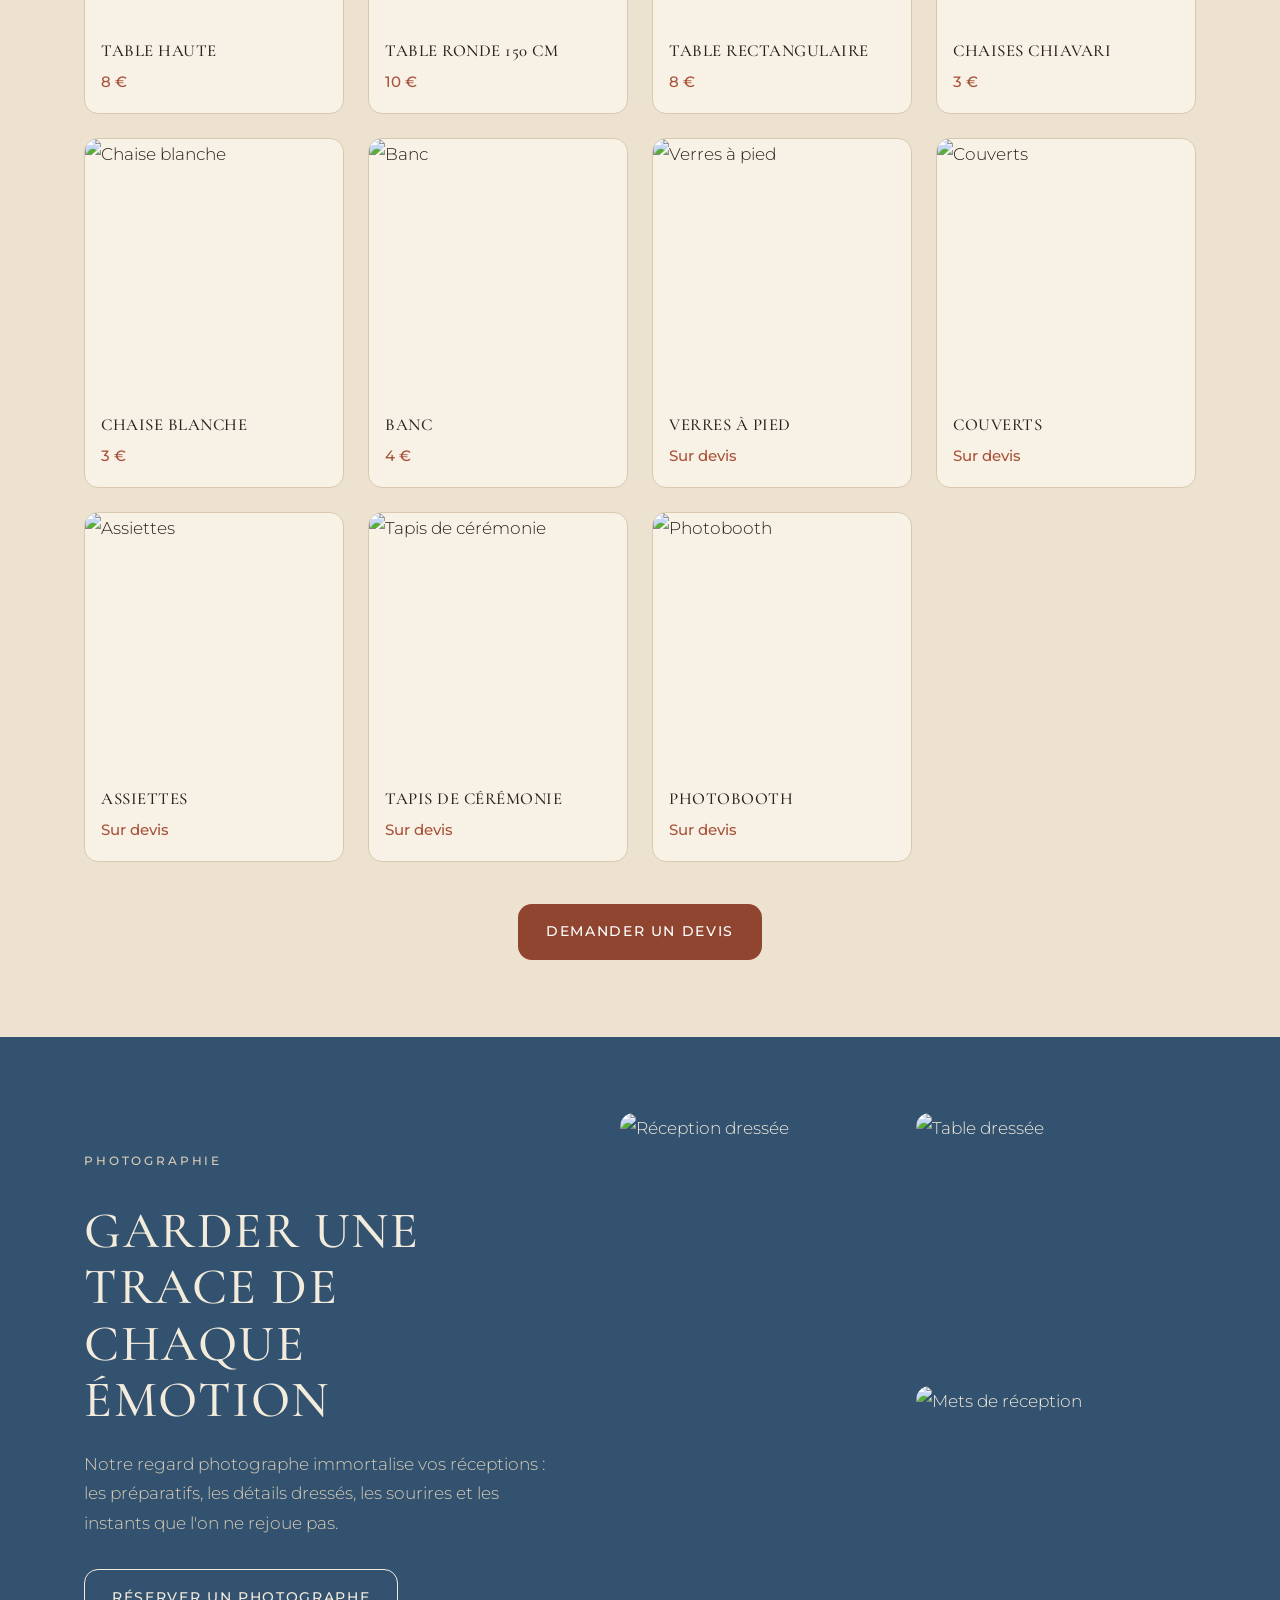
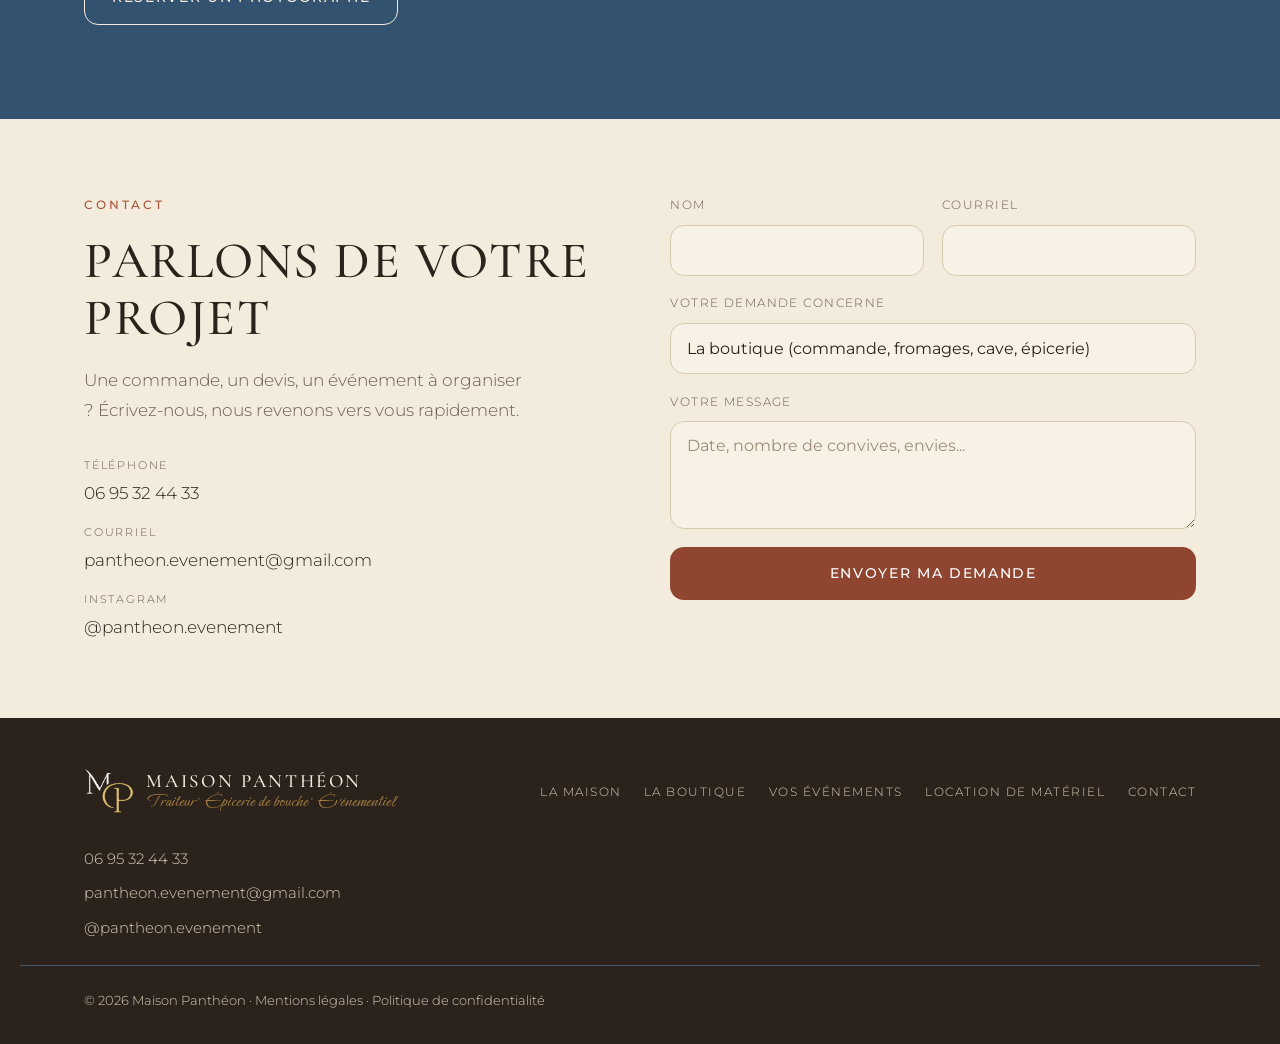
==== commit b118a0ec: "Ajouter une intro animée : ouverture de portes au chargement Deux panneaux sombres avec poignées dor" ====
--- a/maison-pantheon.html
+++ b/maison-pantheon.html
@@ -444,10 +444,72 @@
   .maison__badge { right: 0.5rem; }
 }
 
+/* =========================================================================
+   Intro : ouverture de portes
+   ========================================================================= */
+.door-intro { position: fixed; inset: 0; z-index: 1000; overflow: hidden; perspective: 1700px; pointer-events: none; }
+.door-intro.is-done { display: none; }
+html.is-door-closed { overflow: hidden; }
+
+.door-intro__panel {
+  position: absolute; top: 0; height: 100%; width: 51%;
+  background: #100d0b; backface-visibility: hidden; will-change: transform;
+}
+.door-intro__panel--left {
+  left: 0; transform-origin: left center;
+  background-image: linear-gradient(90deg, #0a0807 0%, #16110d 88%, #2a1f12 100%);
+  box-shadow: inset -32px 0 55px -22px rgba(0,0,0,.65);
+  border-right: 1px solid rgba(212,175,90,.45);
+  animation: doorOpenL 2.3s cubic-bezier(.76,0,.2,1) .4s forwards;
+}
+.door-intro__panel--right {
+  right: 0; transform-origin: right center;
+  background-image: linear-gradient(-90deg, #0a0807 0%, #16110d 88%, #2a1f12 100%);
+  box-shadow: inset 32px 0 55px -22px rgba(0,0,0,.65);
+  border-left: 1px solid rgba(212,175,90,.45);
+  animation: doorOpenR 2.3s cubic-bezier(.76,0,.2,1) .4s forwards;
+}
+/* poignées dorées près de la jointure */
+.door-intro__panel::after {
+  content: ""; position: absolute; top: 50%; margin-top: -30px;
+  width: 6px; height: 60px; border-radius: 6px;
+  background: linear-gradient(#efd793, #b8923f);
+  box-shadow: 0 0 14px rgba(212,175,90,.5);
+}
+.door-intro__panel--left::after { right: 16px; }
+.door-intro__panel--right::after { left: 16px; }
+
+.door-intro__seal {
+  position: absolute; inset: 0; display: grid; place-items: center;
+  animation: doorSeal 1.4s ease forwards;
+}
+.door-intro__seal .logo--mark { height: clamp(80px, 14vw, 150px); width: auto; filter: drop-shadow(0 8px 26px rgba(0,0,0,.5)); }
+
+@keyframes doorOpenL { 0% { transform: rotateY(0); } 100% { transform: rotateY(-115deg); } }
+@keyframes doorOpenR { 0% { transform: rotateY(0); } 100% { transform: rotateY(115deg); } }
+@keyframes doorSeal {
+  0% { opacity: 0; transform: scale(.84); }
+  14% { opacity: 1; transform: scale(1); }
+  32% { opacity: 1; transform: scale(1); }
+  52% { opacity: 0; transform: scale(1.16); }
+  100% { opacity: 0; }
+}
+
+@media (prefers-reduced-motion: reduce) {
+  .door-intro { display: none; }
+  html.is-door-closed { overflow: auto; }
+}
+
 </style>
 </head>
 <body>
   <a class="skip-link" href="#contenu">Aller au contenu</a>
+
+  <div class="door-intro" id="door-intro" aria-hidden="true">
+    <div class="door-intro__panel door-intro__panel--left"></div>
+    <div class="door-intro__panel door-intro__panel--right"></div>
+    <div class="door-intro__seal"></div>
+  </div>
 
   <header class="nav" id="haut">
     <div class="nav__inner">
@@ -797,6 +859,33 @@
   "use strict";
 
   var reduced = window.matchMedia("(prefers-reduced-motion: reduce)").matches;
+
+  /* ---- Intro : ouverture de portes ---- */
+  var intro = document.getElementById("door-intro");
+  if (intro) {
+    if (reduced) {
+      intro.remove();
+    } else {
+      var seal = intro.querySelector(".door-intro__seal");
+      var mark = document.querySelector(".footer__brand .logo--mark") || document.querySelector(".logo--mark");
+      if (seal && mark) {
+        var clone = mark.cloneNode(true);
+        clone.removeAttribute("width");
+        clone.removeAttribute("height");
+        clone.classList.add("logo--light");
+        seal.appendChild(clone);
+      }
+      var root = document.documentElement;
+      root.classList.add("is-door-closed");
+      var finish = function () {
+        intro.classList.add("is-done");
+        root.classList.remove("is-door-closed");
+      };
+      var rightPanel = intro.querySelector(".door-intro__panel--right");
+      if (rightPanel) rightPanel.addEventListener("animationend", finish);
+      window.setTimeout(finish, 3200);
+    }
+  }
 
   /* ---- Reveal au scroll ---- */
   var revealables = document.querySelectorAll("[data-reveal]");
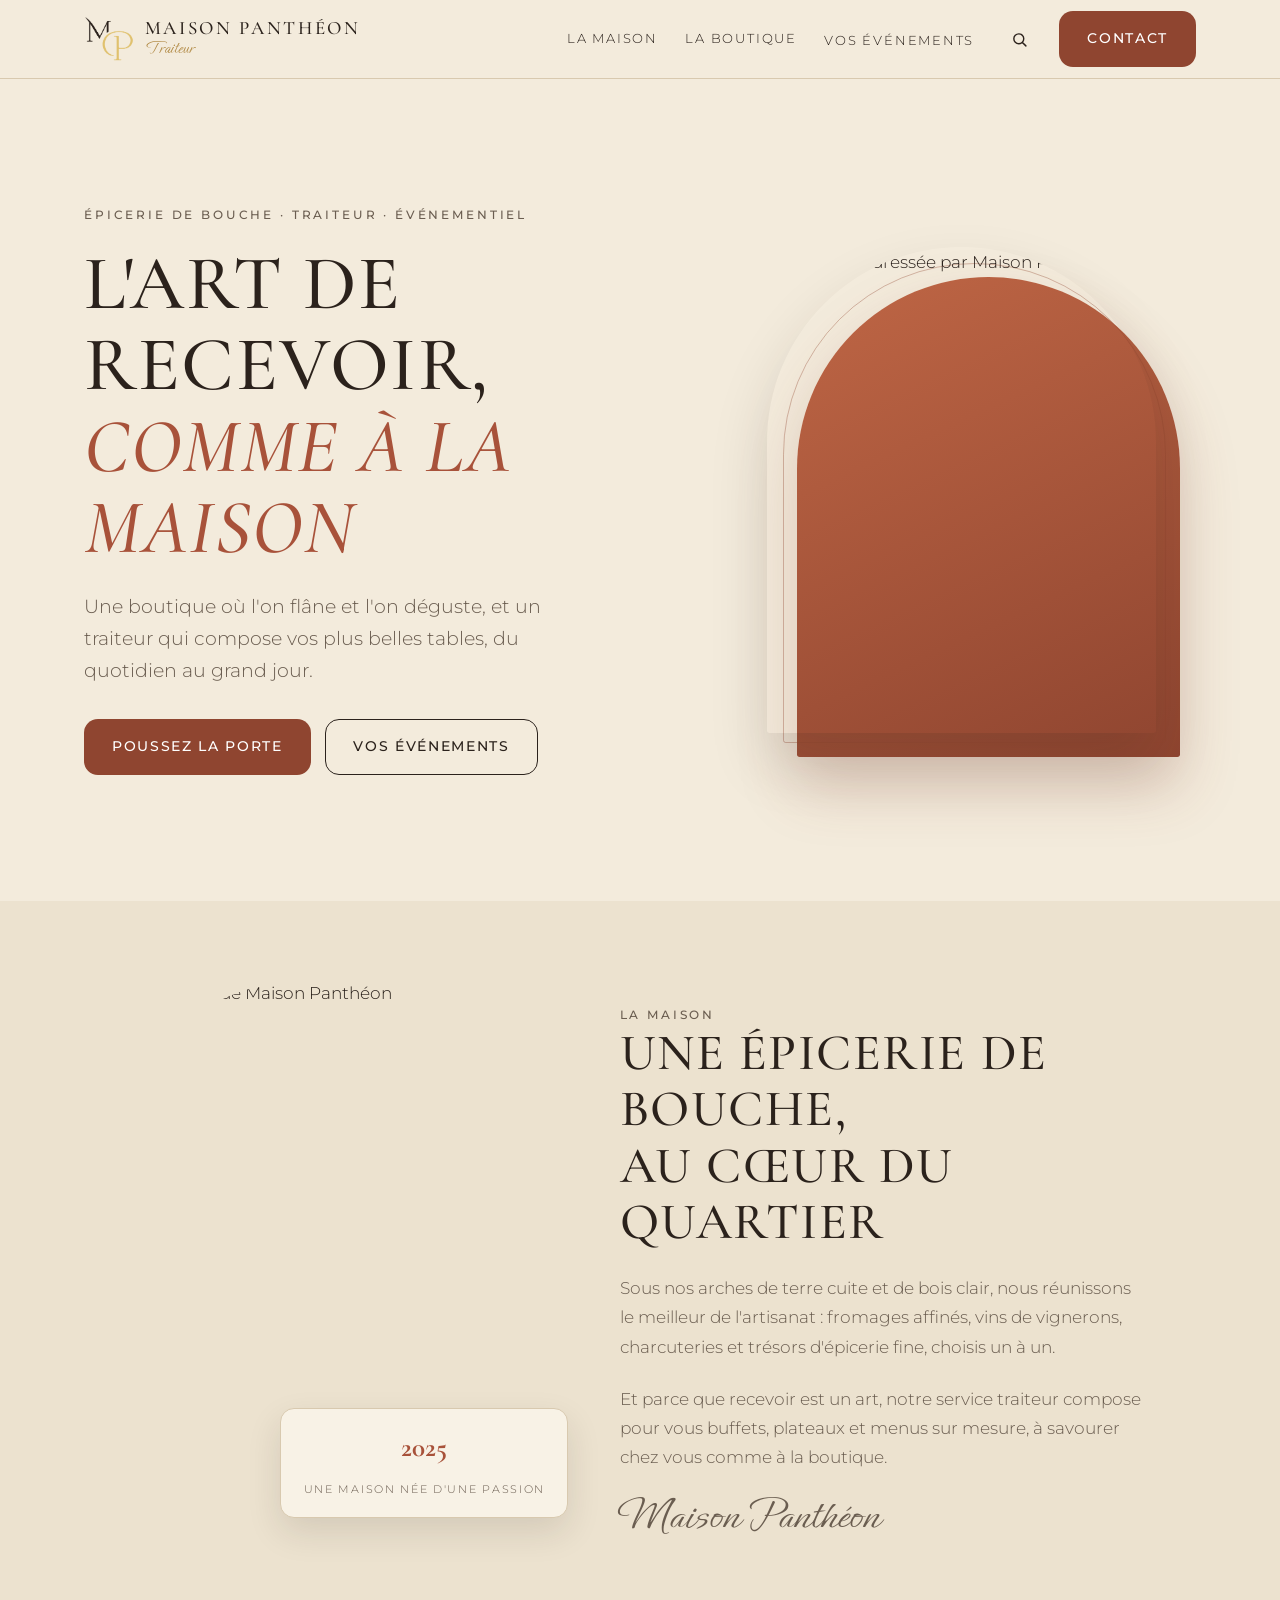
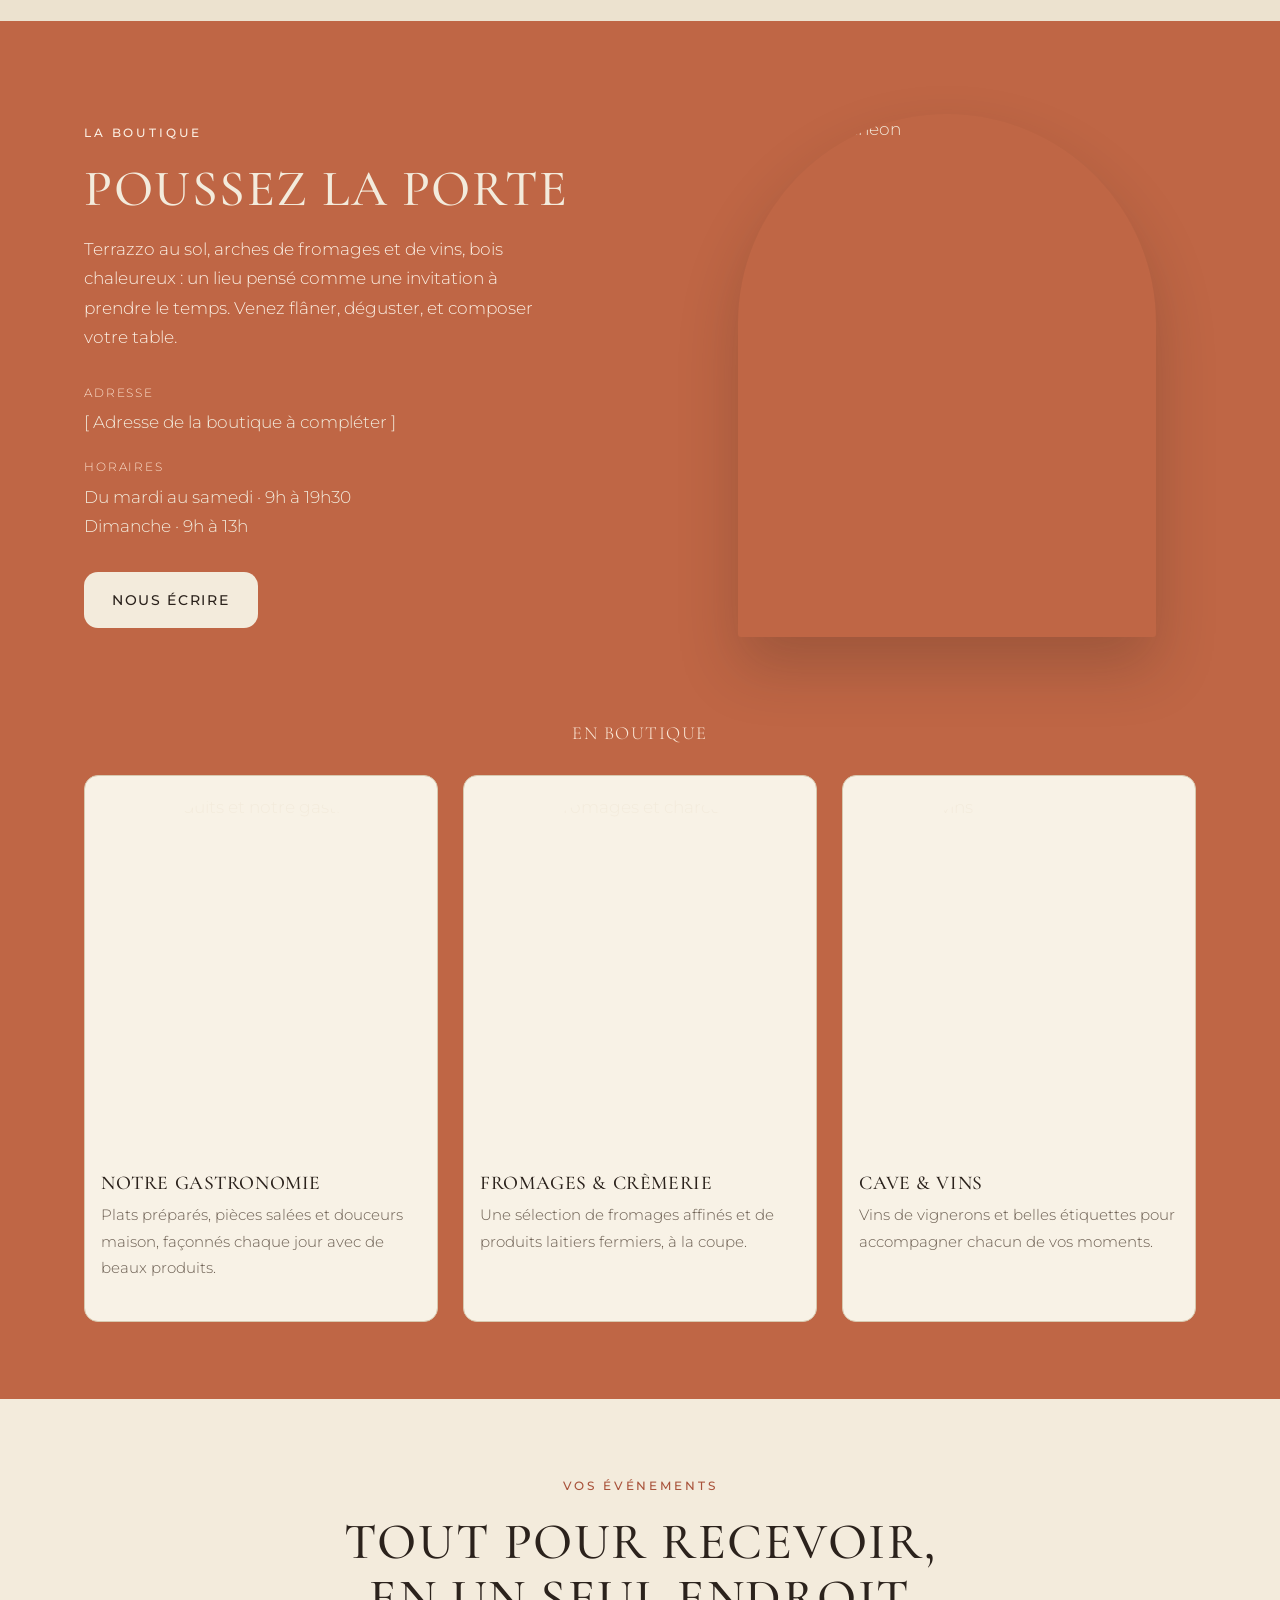
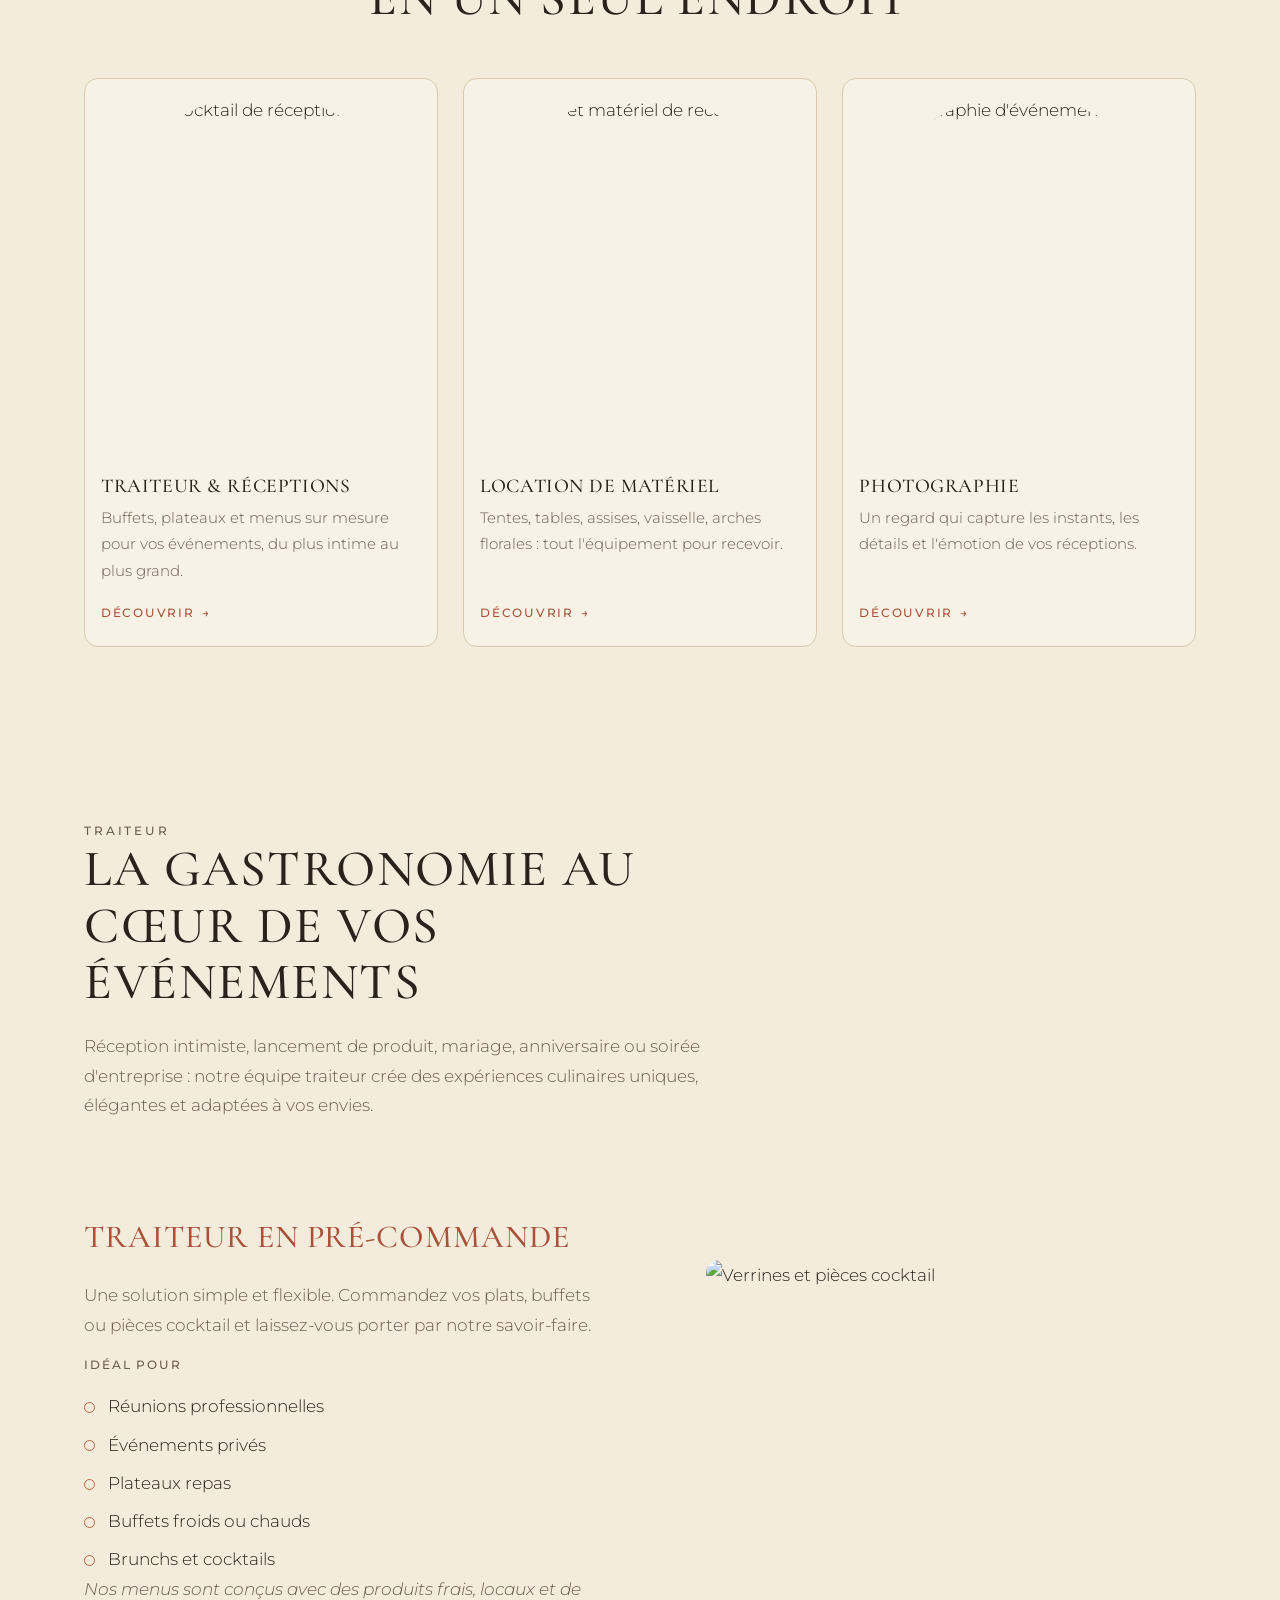
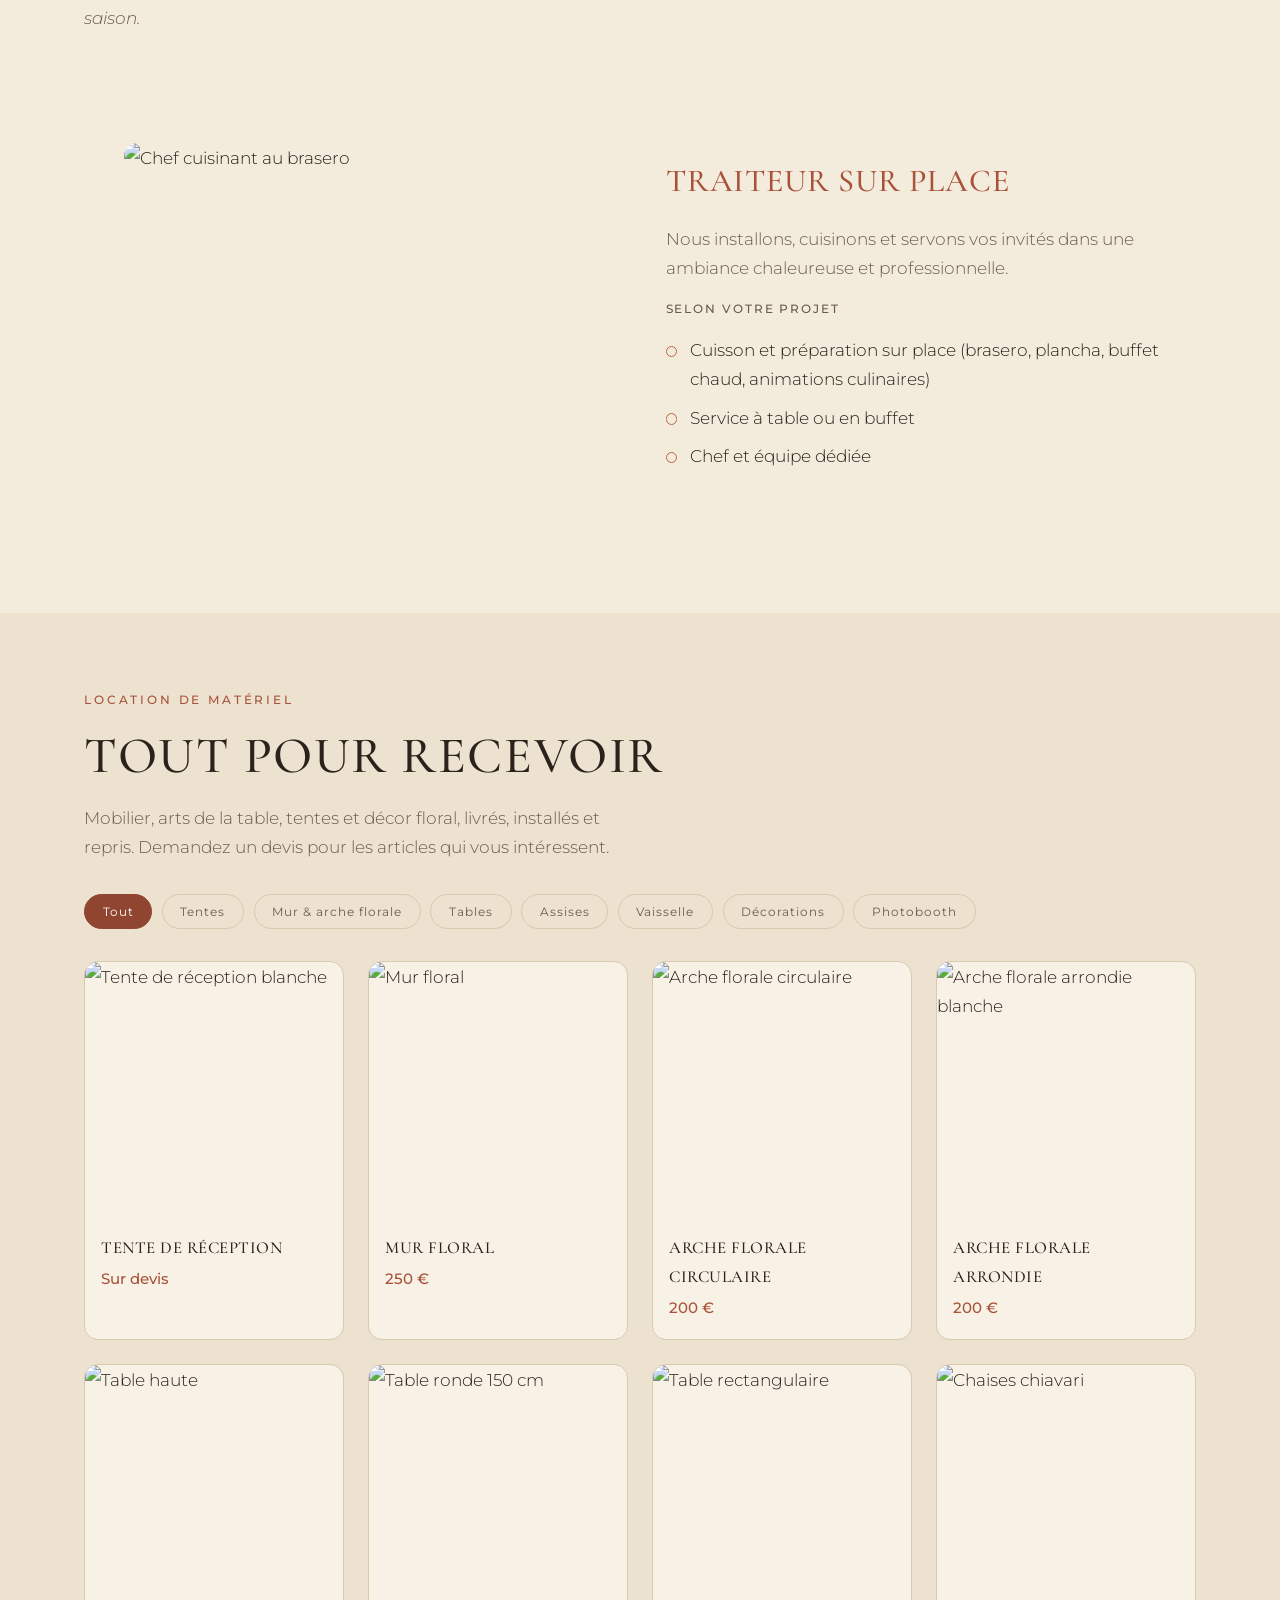
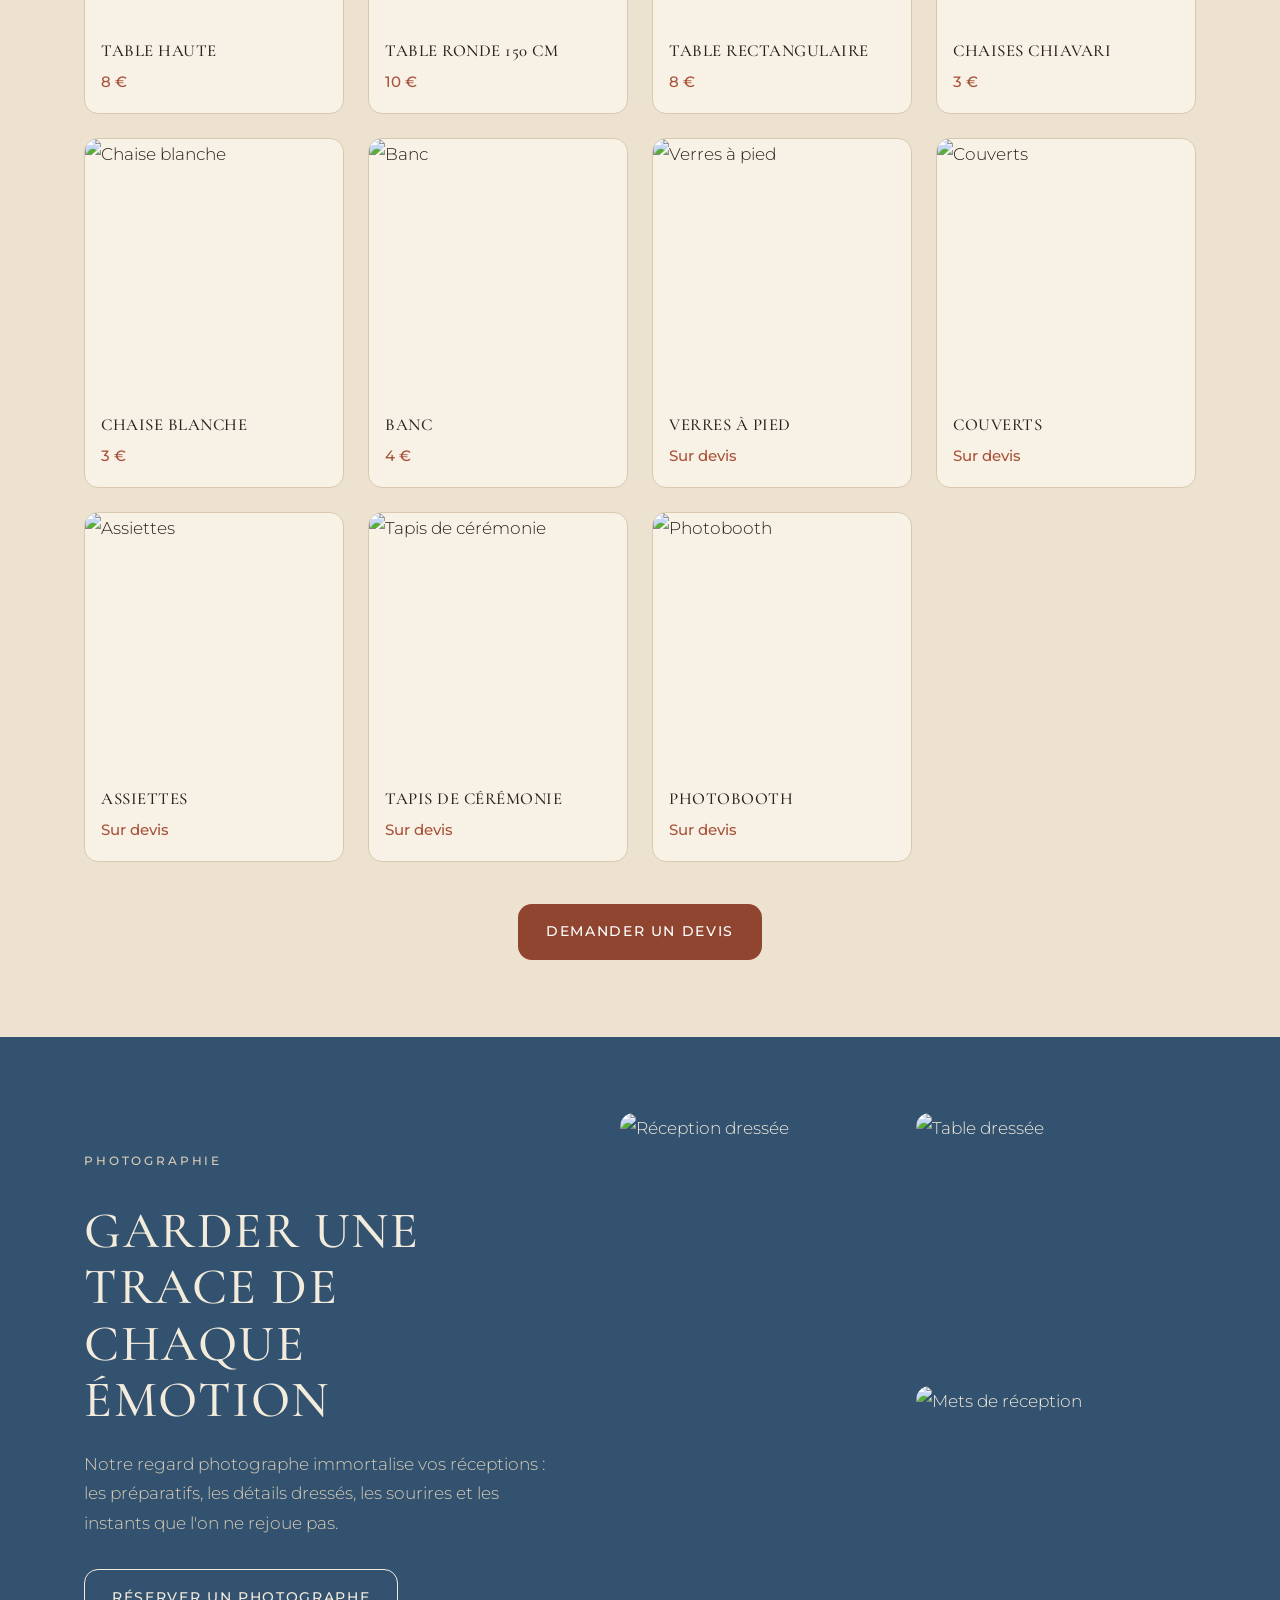
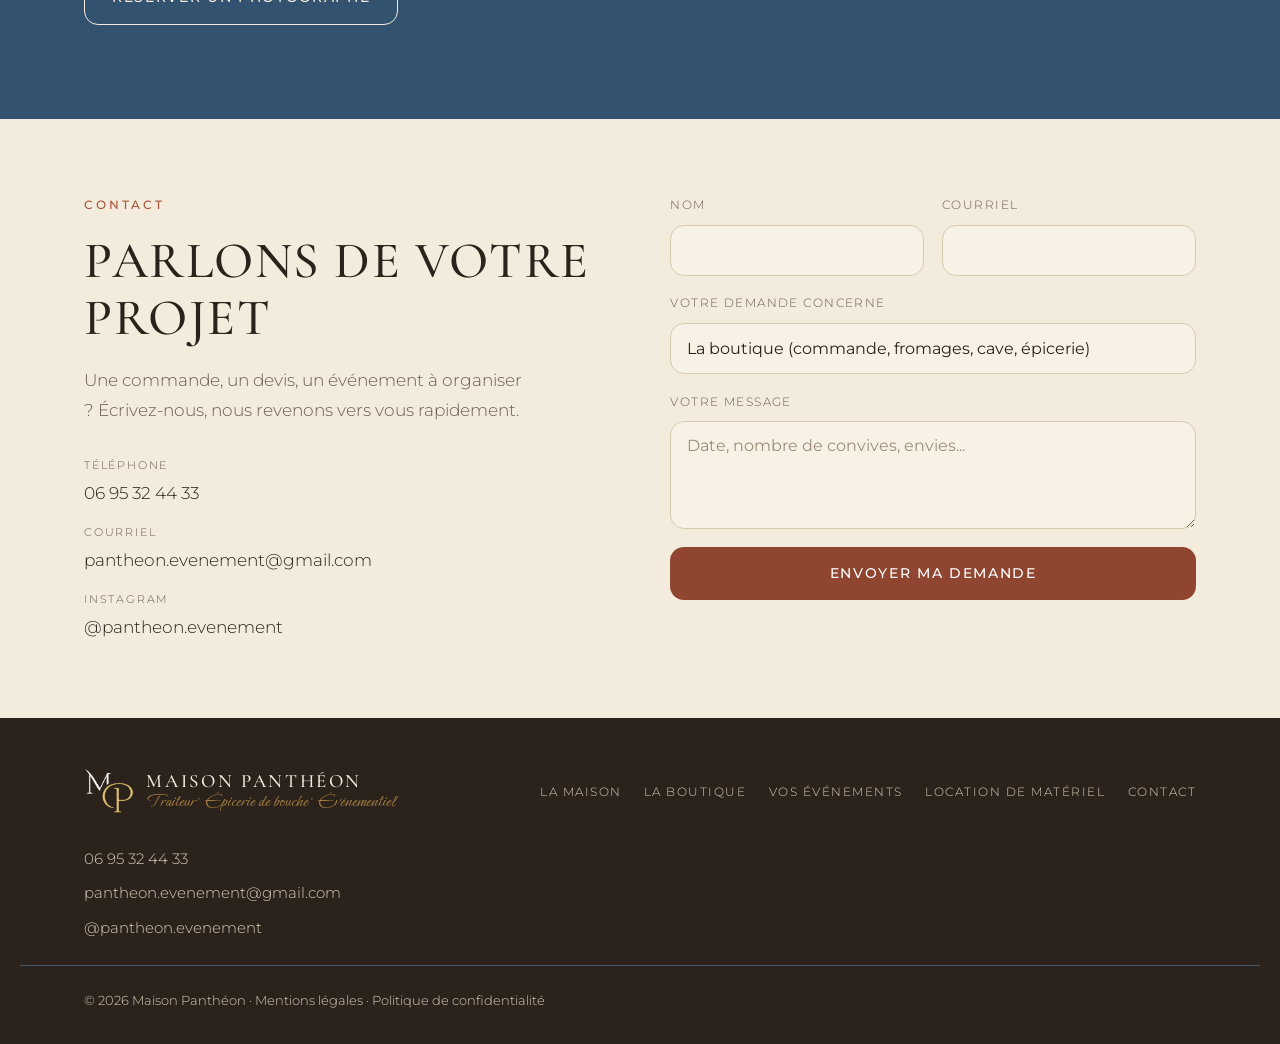
==== commit 4eb88576: "Ajouter un fond terracotta en arche derrière l'image du hero Bloc terracotta décalé (effet color blo" ====
--- a/maison-pantheon.html
+++ b/maison-pantheon.html
@@ -235,7 +235,21 @@
 .hero__title em { font-style: italic; color: var(--terra-ink); }
 .hero__lead { font-size: 1.16rem; color: var(--ink-soft); max-width: 36ch; margin: 0 0 2rem; }
 .hero__actions { display: flex; flex-wrap: wrap; gap: 0.9rem; }
-.hero__media img { aspect-ratio: 4 / 5; box-shadow: 0 30px 60px rgba(43,34,28,.14); }
+.hero__media { position: relative; }
+.hero__media::before {
+  content: ""; position: absolute; z-index: 0;
+  top: 30px; left: 30px; right: -24px; bottom: -24px;
+  background: linear-gradient(155deg, var(--terra) 0%, var(--terra-d) 100%);
+  border-radius: 999px 999px var(--radius) var(--radius);
+  box-shadow: 0 30px 60px rgba(143,69,48,.22);
+}
+.hero__media::after {
+  content: ""; position: absolute; z-index: 0;
+  top: 16px; left: 16px; right: -10px; bottom: -10px;
+  border: 1px solid rgba(143,69,48,.35);
+  border-radius: 999px 999px var(--radius) var(--radius);
+}
+.hero__media img { position: relative; z-index: 1; aspect-ratio: 4 / 5; box-shadow: 0 30px 60px rgba(43,34,28,.14); }
 
 /* =========================================================================
    LA MAISON
@@ -445,54 +459,42 @@
 }
 
 /* =========================================================================
-   Intro : ouverture de portes
-   ========================================================================= */
-.door-intro { position: fixed; inset: 0; z-index: 1000; overflow: hidden; perspective: 1700px; pointer-events: none; }
+   Intro : fondu à travers une arche
+   ========================================================================= */
+.door-intro {
+  position: fixed; inset: 0; z-index: 1000; pointer-events: none;
+  background: #100d0b; display: grid; place-items: center; overflow: hidden;
+  animation: introOut 2.6s ease forwards; will-change: opacity;
+}
 .door-intro.is-done { display: none; }
 html.is-door-closed { overflow: hidden; }
 
-.door-intro__panel {
-  position: absolute; top: 0; height: 100%; width: 51%;
-  background: #100d0b; backface-visibility: hidden; will-change: transform;
-}
-.door-intro__panel--left {
-  left: 0; transform-origin: left center;
-  background-image: linear-gradient(90deg, #0a0807 0%, #16110d 88%, #2a1f12 100%);
-  box-shadow: inset -32px 0 55px -22px rgba(0,0,0,.65);
-  border-right: 1px solid rgba(212,175,90,.45);
-  animation: doorOpenL 2.3s cubic-bezier(.76,0,.2,1) .4s forwards;
-}
-.door-intro__panel--right {
-  right: 0; transform-origin: right center;
-  background-image: linear-gradient(-90deg, #0a0807 0%, #16110d 88%, #2a1f12 100%);
-  box-shadow: inset 32px 0 55px -22px rgba(0,0,0,.65);
-  border-left: 1px solid rgba(212,175,90,.45);
-  animation: doorOpenR 2.3s cubic-bezier(.76,0,.2,1) .4s forwards;
-}
-/* poignées dorées près de la jointure */
-.door-intro__panel::after {
-  content: ""; position: absolute; top: 50%; margin-top: -30px;
-  width: 6px; height: 60px; border-radius: 6px;
-  background: linear-gradient(#efd793, #b8923f);
-  box-shadow: 0 0 14px rgba(212,175,90,.5);
-}
-.door-intro__panel--left::after { right: 16px; }
-.door-intro__panel--right::after { left: 16px; }
-
+.door-intro__inner {
+  position: relative; display: grid; place-items: center;
+  animation: introZoom 2.6s cubic-bezier(.5, 0, .2, 1) forwards; will-change: transform;
+}
+.door-intro__arch {
+  width: min(58vw, 250px); height: min(76vw, 330px);
+  border: 2px solid rgba(231, 205, 131, .7);
+  border-radius: 999px 999px 6px 6px;
+  box-shadow: 0 0 70px rgba(212, 175, 90, .18), inset 0 0 45px rgba(212, 175, 90, .10);
+  opacity: 0; animation: introFade 1.1s ease .15s forwards;
+}
 .door-intro__seal {
   position: absolute; inset: 0; display: grid; place-items: center;
-  animation: doorSeal 1.4s ease forwards;
-}
-.door-intro__seal .logo--mark { height: clamp(80px, 14vw, 150px); width: auto; filter: drop-shadow(0 8px 26px rgba(0,0,0,.5)); }
-
-@keyframes doorOpenL { 0% { transform: rotateY(0); } 100% { transform: rotateY(-115deg); } }
-@keyframes doorOpenR { 0% { transform: rotateY(0); } 100% { transform: rotateY(115deg); } }
-@keyframes doorSeal {
-  0% { opacity: 0; transform: scale(.84); }
-  14% { opacity: 1; transform: scale(1); }
-  32% { opacity: 1; transform: scale(1); }
-  52% { opacity: 0; transform: scale(1.16); }
-  100% { opacity: 0; }
+  opacity: 0; animation: introFade 1.1s ease .3s forwards;
+}
+.door-intro__seal .logo--mark { height: clamp(70px, 12vw, 120px); width: auto; filter: drop-shadow(0 8px 26px rgba(0,0,0,.55)); }
+
+@keyframes introFade { to { opacity: 1; } }
+@keyframes introZoom {
+  0% { transform: scale(1); }
+  45% { transform: scale(1.02); }
+  100% { transform: scale(1.16); }
+}
+@keyframes introOut {
+  0%, 42% { opacity: 1; }
+  100% { opacity: 0; visibility: hidden; }
 }
 
 @media (prefers-reduced-motion: reduce) {
@@ -506,9 +508,10 @@
   <a class="skip-link" href="#contenu">Aller au contenu</a>
 
   <div class="door-intro" id="door-intro" aria-hidden="true">
-    <div class="door-intro__panel door-intro__panel--left"></div>
-    <div class="door-intro__panel door-intro__panel--right"></div>
-    <div class="door-intro__seal"></div>
+    <div class="door-intro__inner">
+      <div class="door-intro__arch"></div>
+      <div class="door-intro__seal"></div>
+    </div>
   </div>
 
   <header class="nav" id="haut">
@@ -881,9 +884,10 @@
         intro.classList.add("is-done");
         root.classList.remove("is-door-closed");
       };
-      var rightPanel = intro.querySelector(".door-intro__panel--right");
-      if (rightPanel) rightPanel.addEventListener("animationend", finish);
-      window.setTimeout(finish, 3200);
+      intro.addEventListener("animationend", function (e) {
+        if (e.animationName === "introOut") finish();
+      });
+      window.setTimeout(finish, 3400);
     }
   }
 
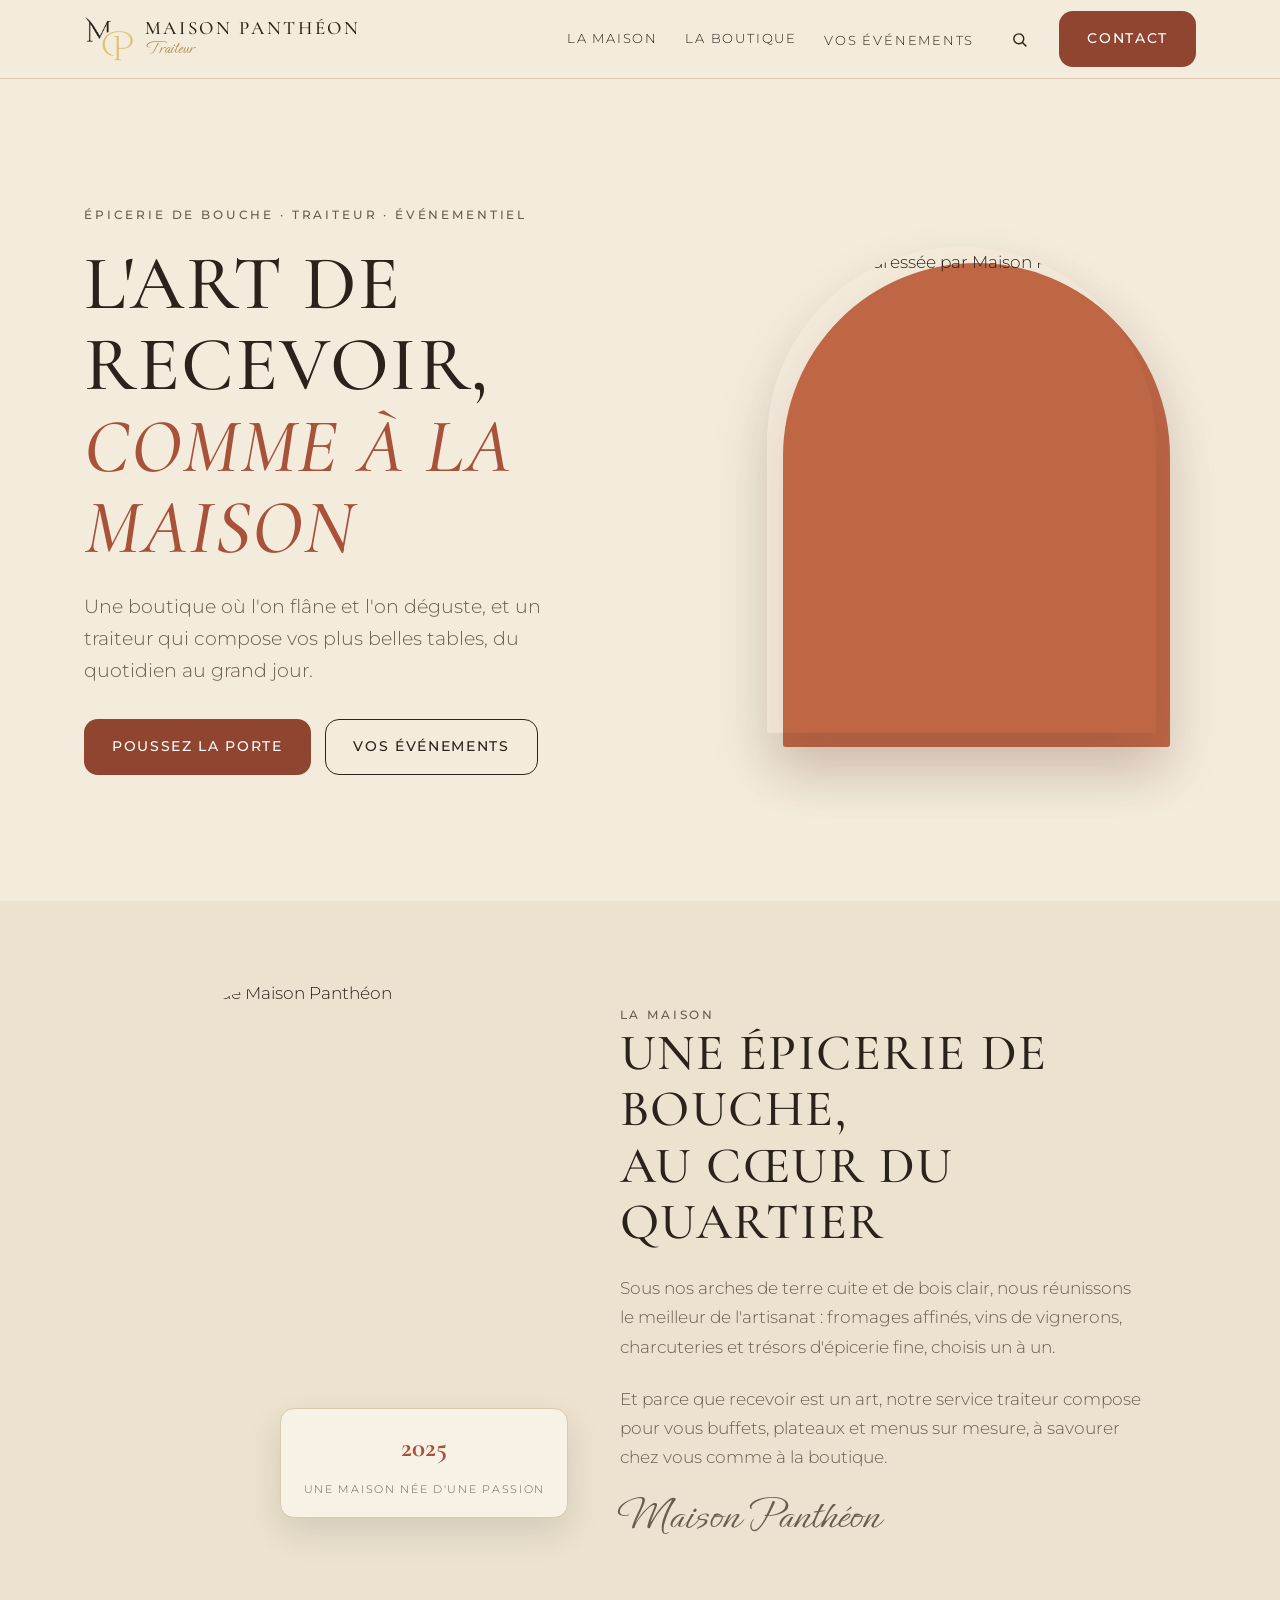
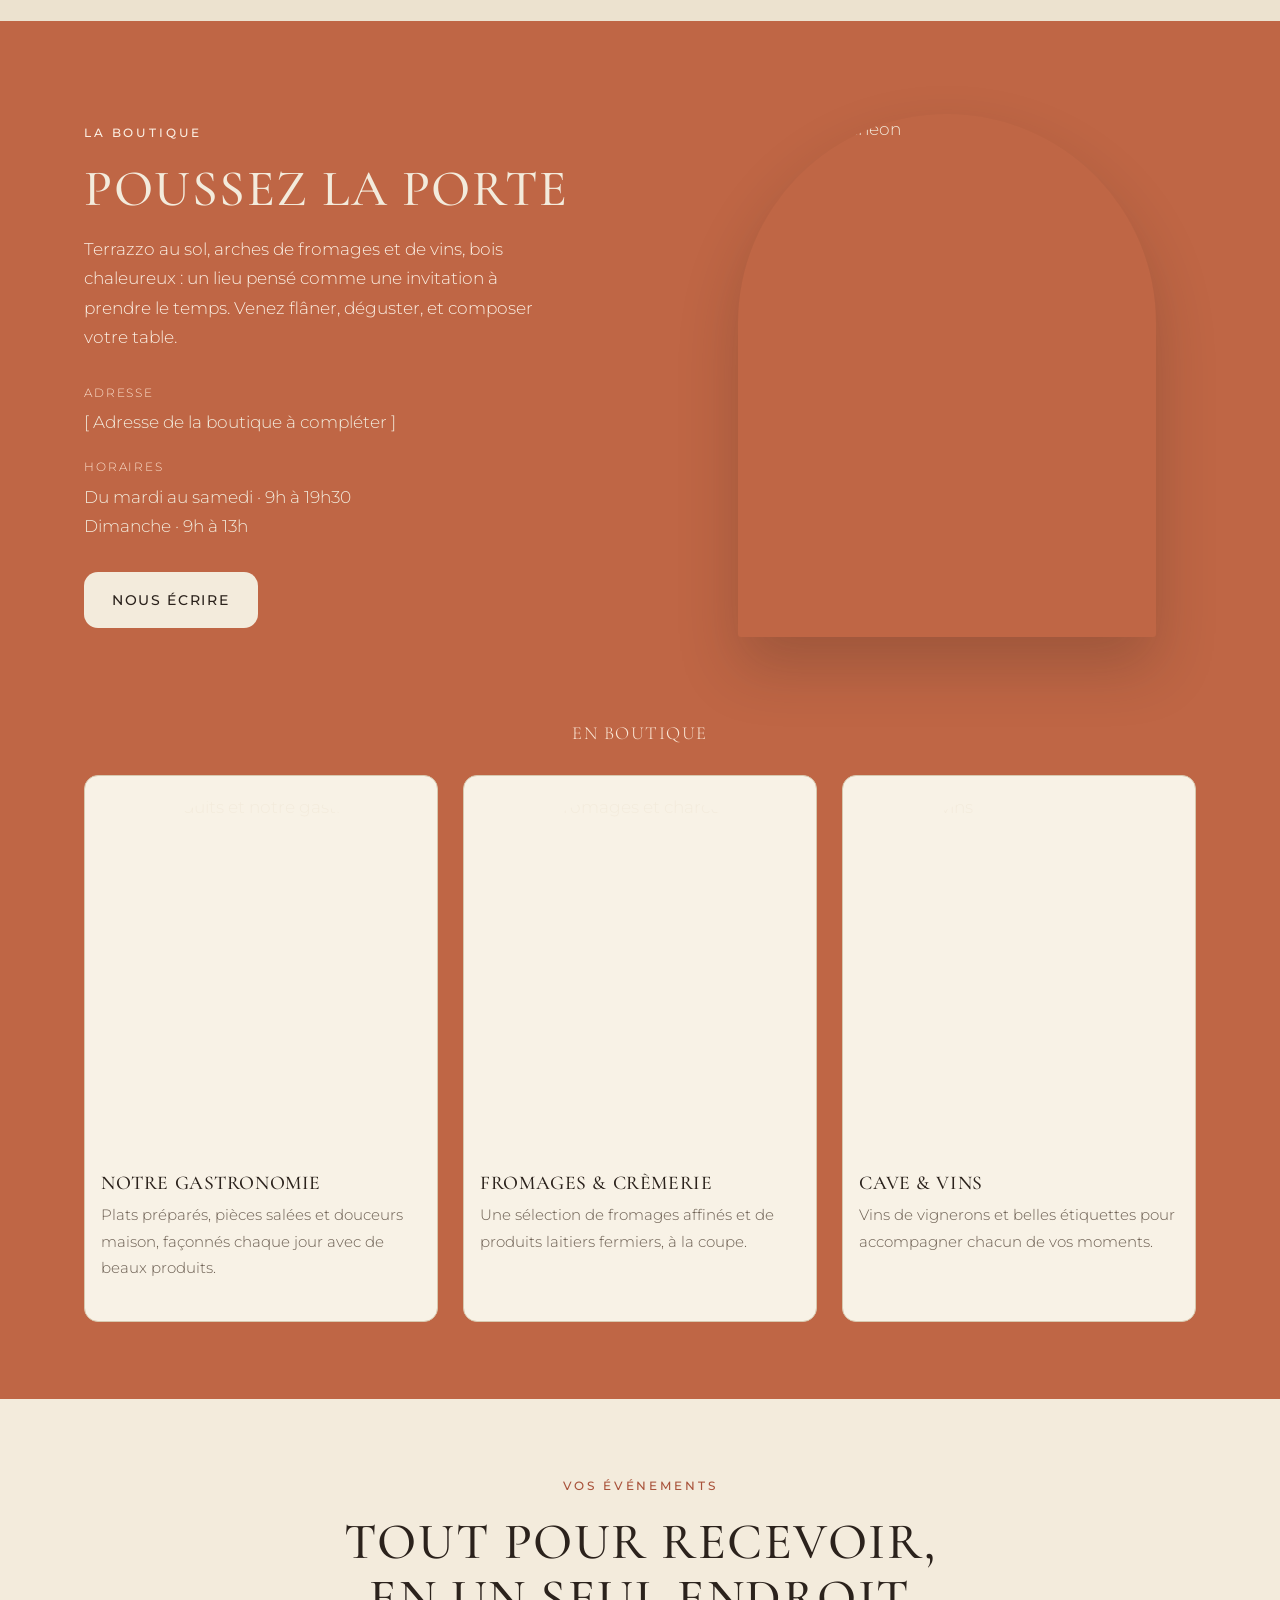
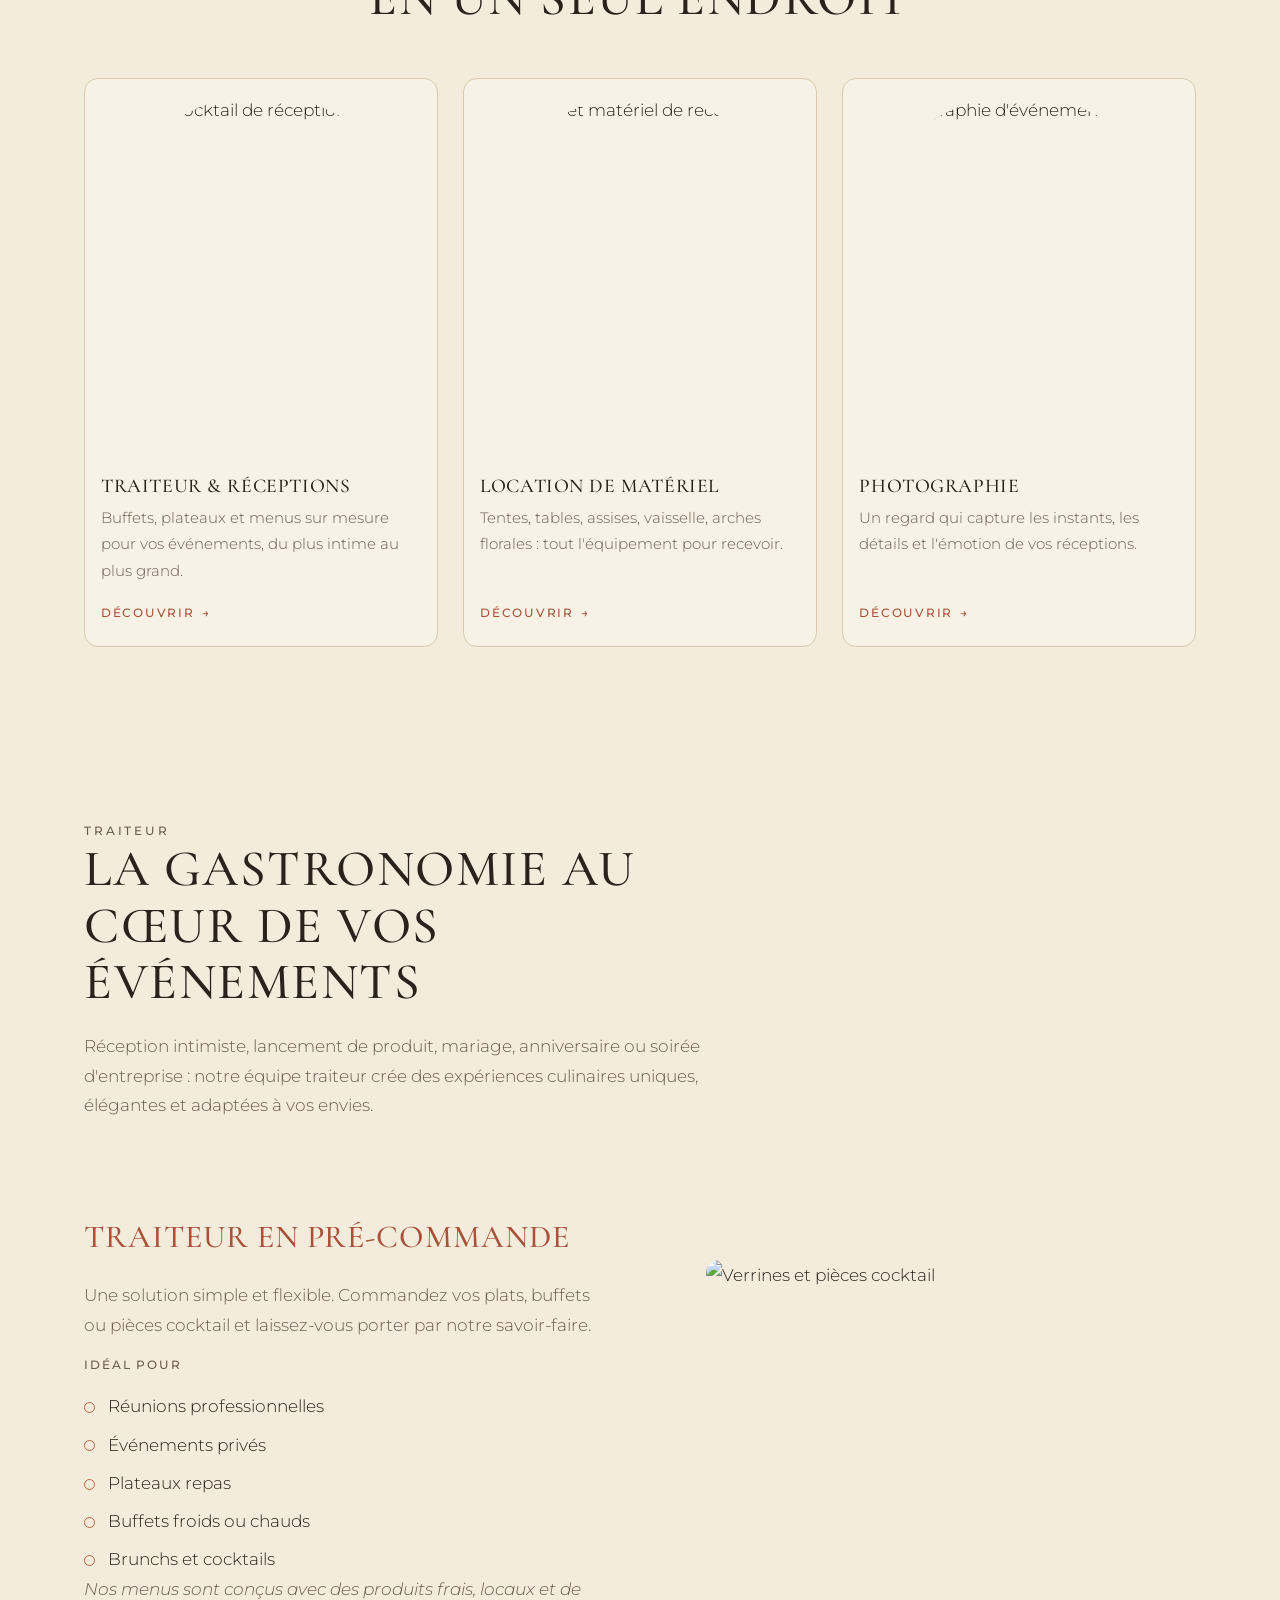
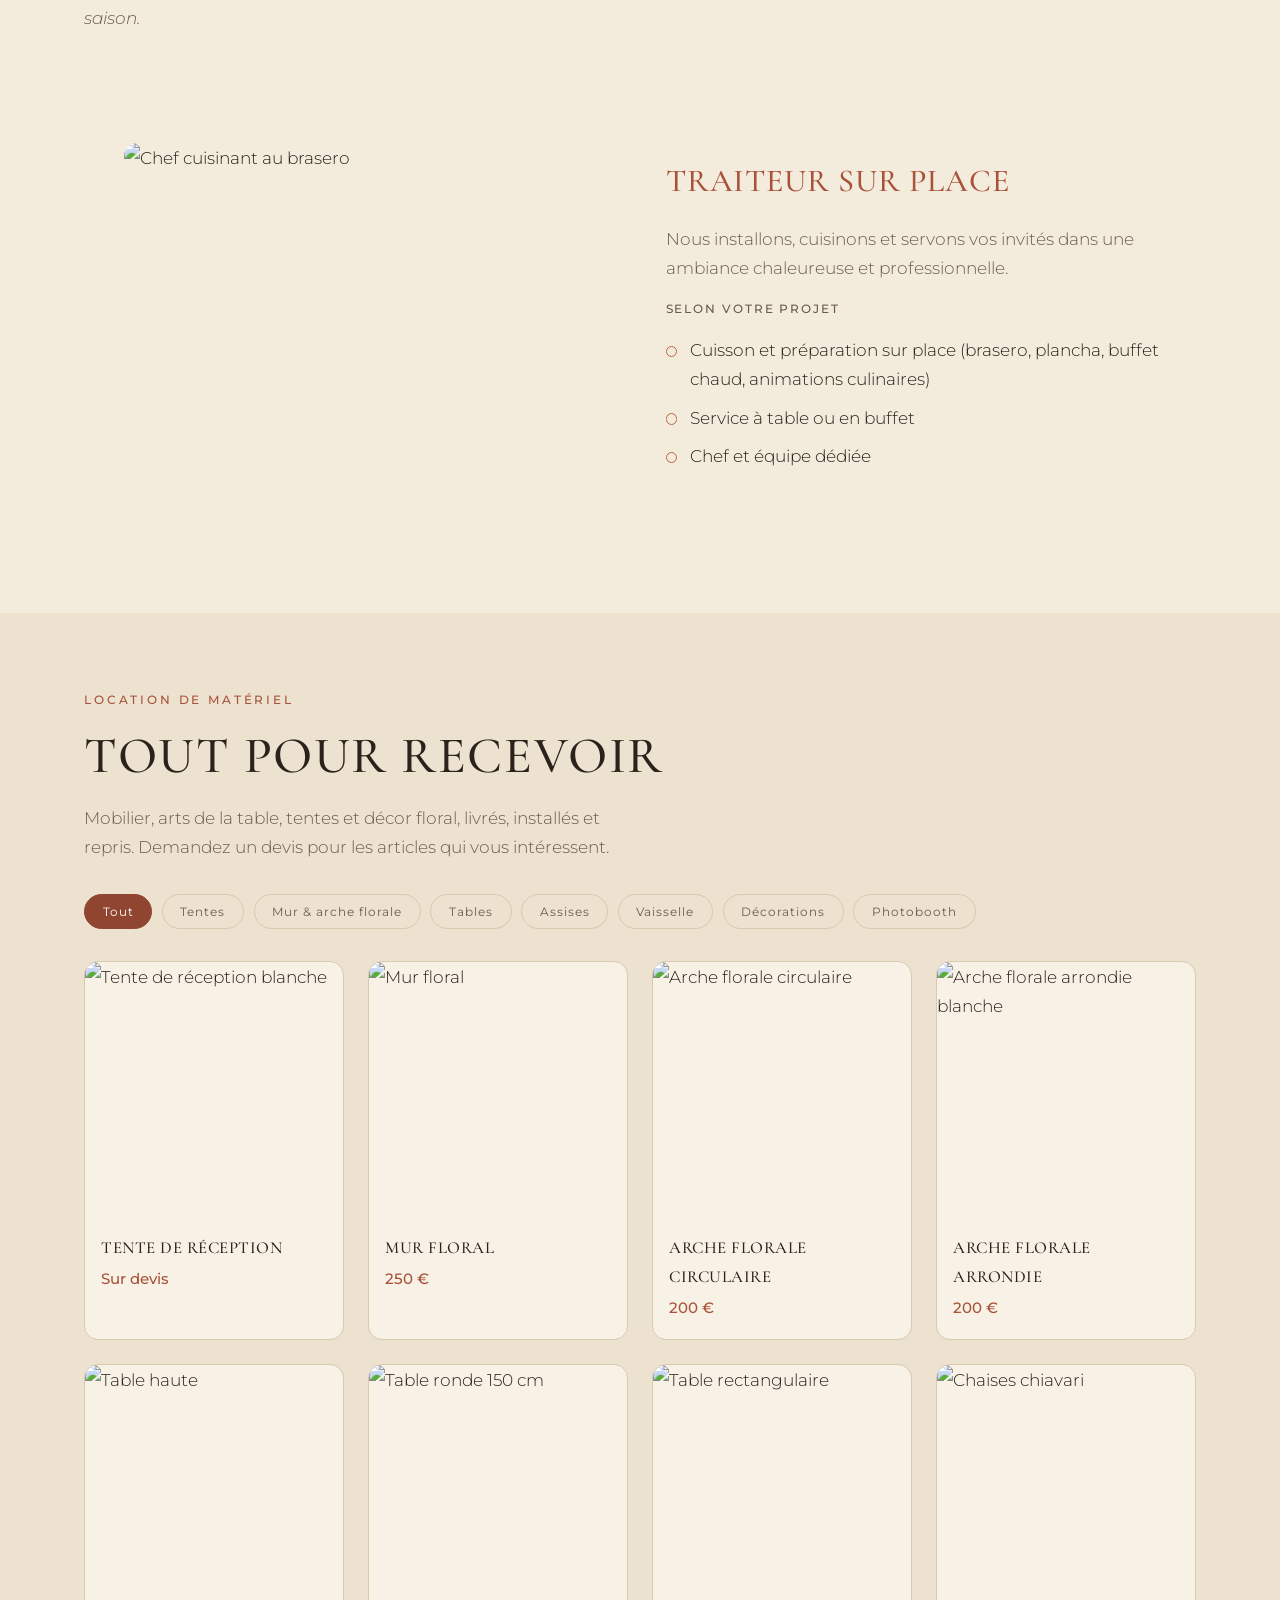
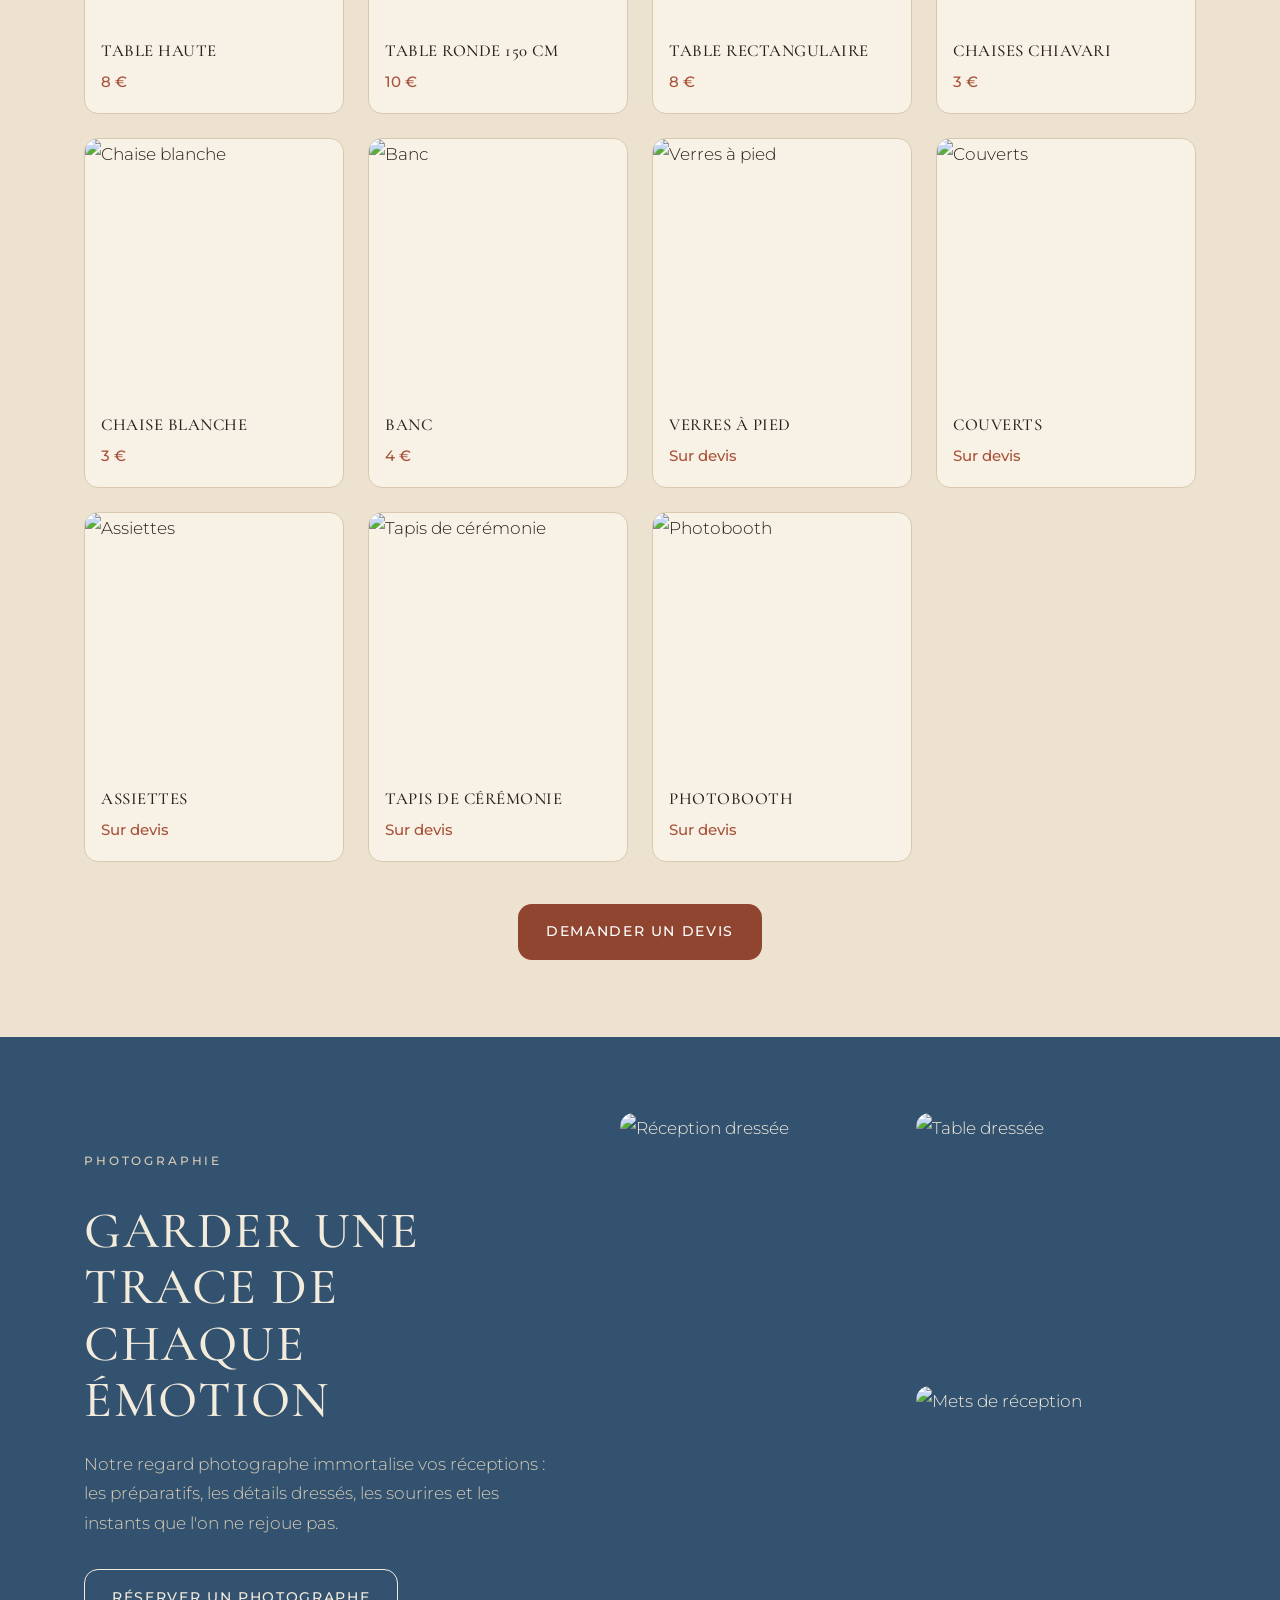
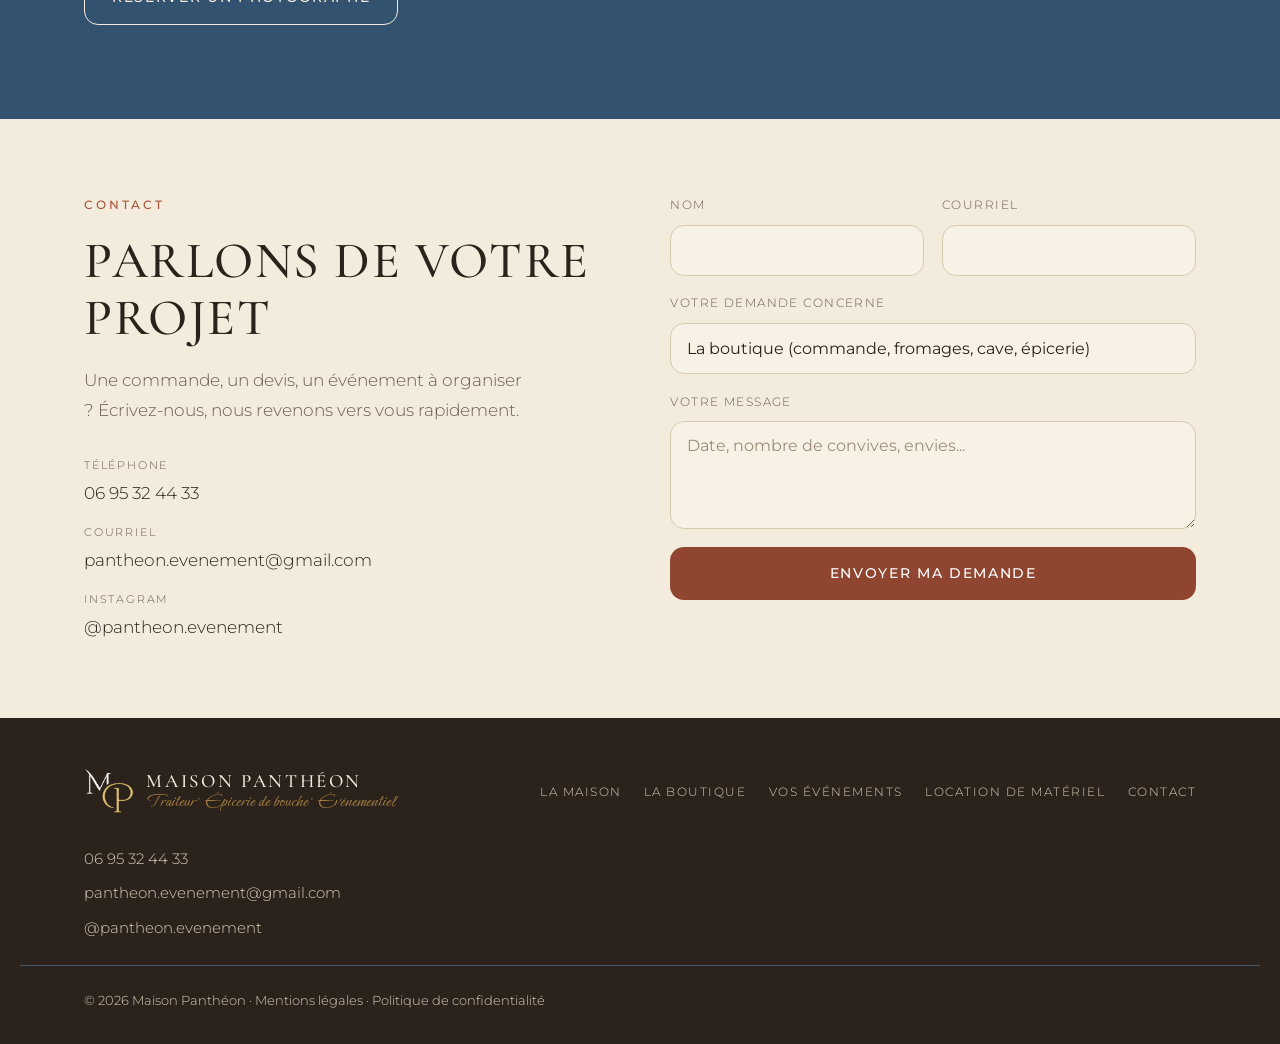
==== commit 53fec55c: "Hero : fond terracotta clair (couleur boutique) et décalage plus discret Utilise var(--terra) en apl" ====
--- a/maison-pantheon.html
+++ b/maison-pantheon.html
@@ -238,16 +238,10 @@
 .hero__media { position: relative; }
 .hero__media::before {
   content: ""; position: absolute; z-index: 0;
-  top: 30px; left: 30px; right: -24px; bottom: -24px;
-  background: linear-gradient(155deg, var(--terra) 0%, var(--terra-d) 100%);
+  top: 16px; left: 16px; right: -14px; bottom: -14px;
+  background: var(--terra);
   border-radius: 999px 999px var(--radius) var(--radius);
-  box-shadow: 0 30px 60px rgba(143,69,48,.22);
-}
-.hero__media::after {
-  content: ""; position: absolute; z-index: 0;
-  top: 16px; left: 16px; right: -10px; bottom: -10px;
-  border: 1px solid rgba(143,69,48,.35);
-  border-radius: 999px 999px var(--radius) var(--radius);
+  box-shadow: 0 24px 50px rgba(143,69,48,.16);
 }
 .hero__media img { position: relative; z-index: 1; aspect-ratio: 4 / 5; box-shadow: 0 30px 60px rgba(43,34,28,.14); }
 
